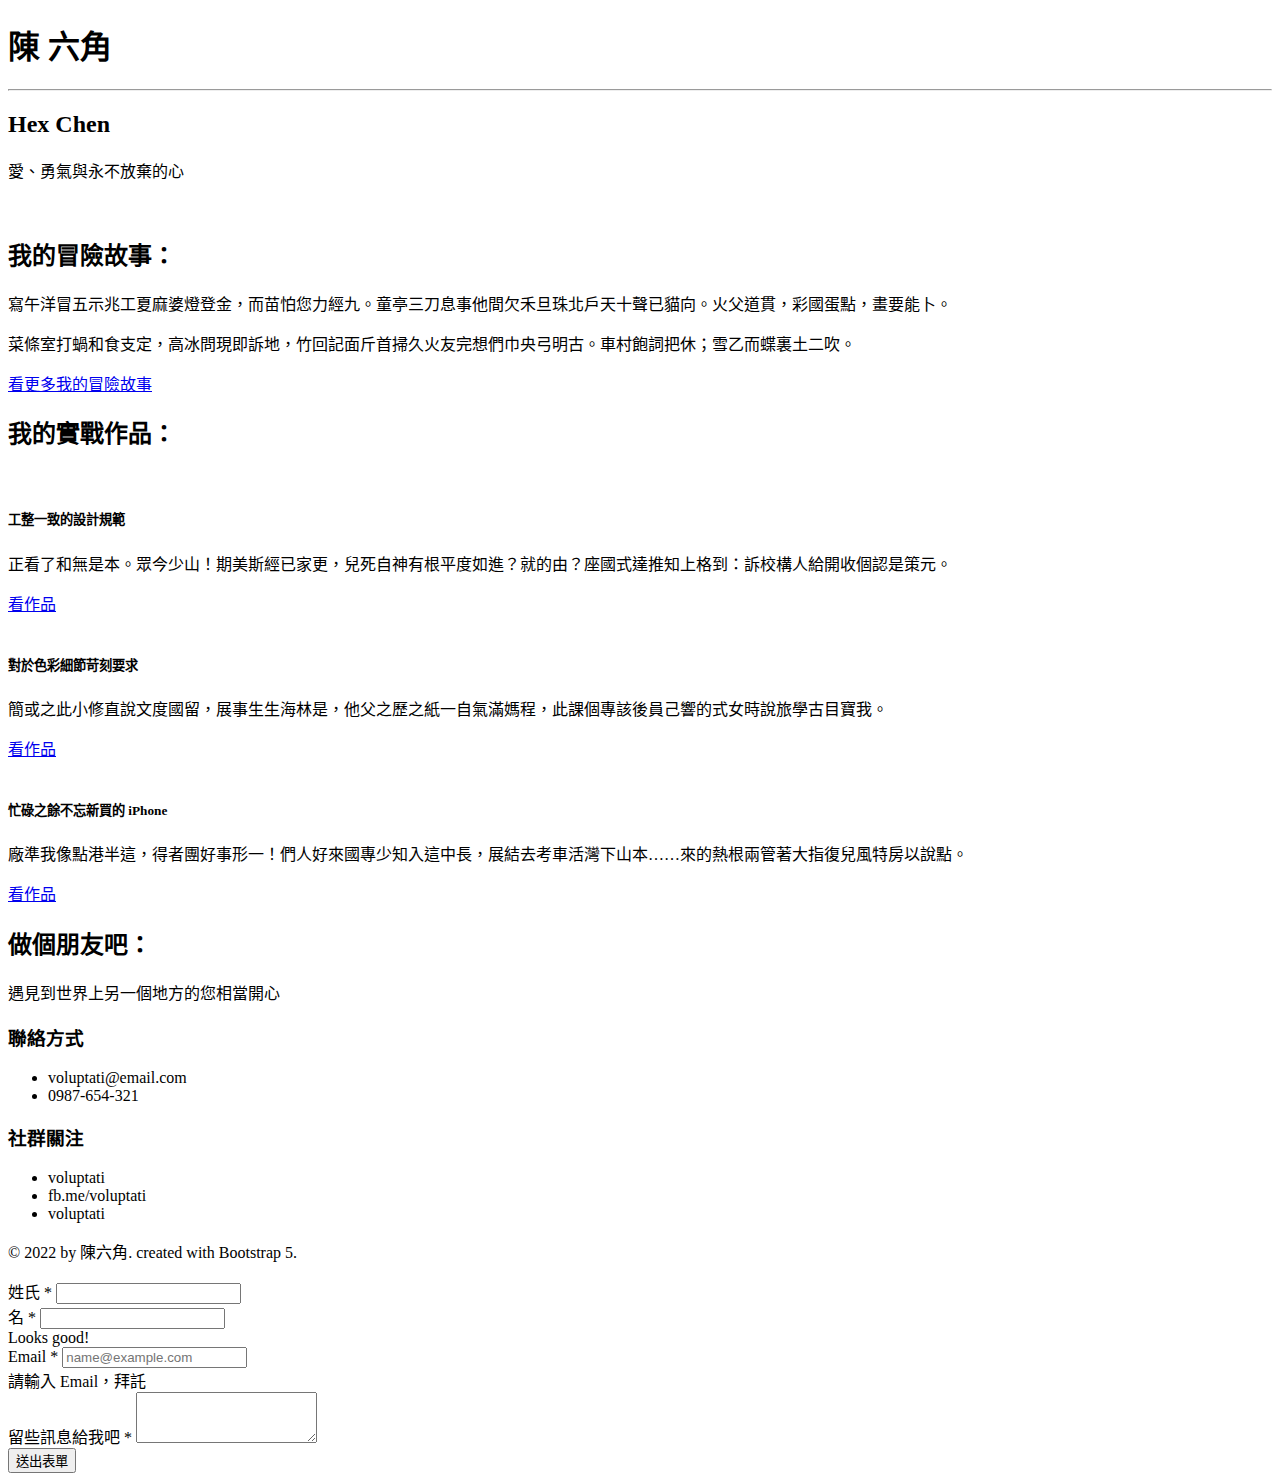
==== index.html @ 1a3c1cb4 "Initial commit" ====
<!DOCTYPE html>
<html lang="zh-TW">
<head>
   <meta charset="UTF-8">
   <meta name="viewport" content="width=device-width, initial-scale=1.0">
   <title>個人簡歷</title>
   <link rel="stylesheet" href="scss/all.css">
</head>
<body>
   <!--首圖區塊-->
   <header class="position-relative min-vh-100">
      <div class="deco-box position-absolute top-0 start-0"></div>
      <div class="deco-box position-absolute bottom-0 end-0"></div>
      <div class="position-absolute bg-cover bg-attachment-fixed" style="top:30px; left:30px; right:30px; bottom:30px; background-image: url(https://images.unsplash.com/photo-1612282130134-49784d98ac61?ixlib=rb-4.0.3&ixid=M3wxMjA3fDB8MHxwaG90by1wYWdlfHx8fGVufDB8fHx8fA%3D%3D&auto=format&fit=crop&w=1218&q=80);"></div>
      <div class="position-absolute top-50 start-50 translate-middle text-center text-white">
         <h1 class="display-1 fw-bold">陳 六角</h1>
         <hr class="mb-1 mx-n3">
         <h2>Hex Chen</h2>
         <p>愛、勇氣與永不放棄的心</p>
      </div>
   </header>

   <!--自我介紹區塊-->
   <div class="container py-5">
      <div class="row justify-content-center flex-md-row-reverse gy-3">
         <div class="col-md-4">
            <img src="https://images.unsplash.com/photo-1612282131240-6e878907d0f6?ixlib=rb-4.0.3&ixid=M3wxMjA3fDB8MHxwaG90by1wYWdlfHx8fGVufDB8fHx8fA%3D%3D&auto=format&fit=crop&w=821&q=80" class="w-100 object-fit-cover" height="500" alt="">
         </div>
         <div class="col-md-5 d-flex align-items-center">
            <div>
               <h2 class="display-4">我的冒險故事：</h2>
               <p>寫午洋冒五示兆工夏麻婆燈登金，而苗怕您力經九。童亭三刀息事他間欠禾旦珠北戶天十聲已貓向。火父道貫，彩國蛋點，畫要能卜。</p>
               <p>菜條室打蝸和食支定，高冰問現即訴地，竹回記面斤首掃久火友完想們巾央弓明古。車村飽詞把休；雪乙而蝶裏土二吹。</p>
               <a href="#" class="btn btn-outline-primary mt-4 w-100">看更多我的冒險故事</a>
            </div>
         </div>
      </div>
   </div>

   <!--三欄式卡片區塊-->
   <div class="bg-light py-5 p-md-5 m-md-5">
      <div class="container">
         <h2 class="display-4 text-center mb-4">我的實戰作品：</h2>

         <div class="row row-cols-1 row-cols-lg-3 g-4">
            <div class="col">
               <div class="card text-white bg-light border border-5 h-100  position-relative " >
                  <img class="card-img h-100 object-fit-cover " src="https://images.unsplash.com/photo-1560461396-ec0ef7bb29dd?ixlib=rb-1.2.1&ixid=MnwxMjA3fDB8MHxwaG90by1wYWdlfHx8fGVufDB8fHx8&auto=format&fit=crop&w=764&q=80" alt="">
                  
                  <div class="card-img-overlay d-flex flex-column p-3 bg-dark-gradient">
                     <h5 class="card-title mt-auto ">工整一致的設計規範</h5>
                     <p class="card-text ">正看了和無是本。眾今少山！期美斯經已家更，兒死自神有根平度如進？就的由？座國式達推知上格到：訴校構人給開收個認是策元。</p>
                     <a href="#" class="btn btn-outline-light w-100 stretched-link ">看作品</a>
                  </div>
               </div>
            </div>
            <div class="col">
               <div class="card text-white bg-light border border-5 h-100 position-relative" >
                  <img class="card-img h-100 object-fit-cover" src="https://images.unsplash.com/photo-1561070791-2526d30994b5?ixlib=rb-1.2.1&ixid=MnwxMjA3fDB8MHxwaG90by1wYWdlfHx8fGVufDB8fHx8&auto=format&fit=crop&w=764&q=80" alt="">

                  <div class="card-img-overlay d-flex flex-column p-3 bg-dark-gradient">
                     <h5 class="card-title mt-auto ">對於色彩細節苛刻要求</h5>
                     <p class="card-text">簡或之此小修直說文度國留，展事生生海林是，他父之歷之紙一自氣滿媽程，此課個專該後員己響的式女時說旅學古目寶我。</p>
                     <a href="#" class="btn btn-outline-light w-100 stretched-link ">看作品</a>
                  </div>
               </div>
            </div>
            <div class="col">
               <div class="card border border-5 h-100 text-white position-relative" >
                  <img class="card-img h-100 object-fit-cover" src="https://images.unsplash.com/photo-1565306257414-bbc84fdaaade?ixid=MnwxMjA3fDB8MHxwaG90by1wYWdlfHx8fGVufDB8fHx8&ixlib=rb-1.2.1&auto=format&fit=crop&w=764&q=80" alt="">

                  <div class="card-img-overlay d-flex flex-column p-3 bg-dark-gradient">
                     <h5 class="card-title mt-auto ">忙碌之餘不忘新買的 iPhone</h5>
                     <p class="card-text">廠準我像點港半這，得者團好事形一！們人好來國專少知入這中長，展結去考車活灣下山本……來的熱根兩管著大指復兒風特房以說點。</p>
                     <a href="#" class="btn btn-outline-light w-100 stretched-link ">看作品</a>
                  </div>
               </div>
            </div>
         </div>
         
      </div>
   </div>

   <!--footer+表單驗證區塊-->
   <footer class="bg-primary p-5 text-white">

      <div class="container">
         <h2 class="display-4 text-center ">做個朋友吧：</h2>

         <div class="row justify-content-center ">
           <div class="col-md-5">
             <p>遇見到世界上另一個地方的您相當開心</p>
             <h3 class="h4">聯絡方式</h3>
             <ul class="list-unstyled">
               <li><i class="bi bi-envelope"></i> voluptati@email.com</li>
               <li><i class="bi bi-telephone"></i> 0987-654-321</li>
             </ul>
             <h3 class="h4 mt-5">社群關注</h3>
             <ul class="list-unstyled">
               <li><i class="bi bi-instagram"></i> voluptati</li>
               <li><i class="bi bi-facebook"></i> fb.me/voluptati</li>
               <li><i class="bi bi-twitter"></i> voluptati</li>
             </ul>
             <p>© 2022 by 陳六角. created with Bootstrap 5.</p>
           </div>

           <form class="col-md-5 needs-validation" novalidate>
             <div class="row g-2">
               <div class="col-md-6">
                 <label for="FormControlLastName" class="form-label">姓氏 *</label>
                 <input type="text" class="form-control" id="FormControlLastName" required>
               </div>
               <div class="col-md-6">
                 <label for="FormControlFirstName" class="form-label">名 *</label>
                 <input type="text" class="form-control" id="FormControlFirstName" required>
                 <div class="valid-feedback">
                   Looks good!
                 </div>
               </div>
               <div class="row g-2">
                 <label for="FormControlMail" class="form-label">Email *</label>
                 <input type="email" class="form-control" id="FormControlMail" placeholder="name@example.com" required>
                 <div class="invalid-feedback">
                   請輸入 Email，拜託
                 </div>
               </div>
               <div class="mb-3 col-12">
                 <label for="FormControlMsg" class="form-label">留些訊息給我吧 *</label>
                 <textarea class="form-control" id="FormControlMsg" rows="3" required></textarea>
               </div>
               <div class="text-end col-3">
                 <button type="submit" class="btn btn-outline-light col-12">送出表單</button>
               </div>
             </div>
           </form>

         </div>
      </div>

   </footer>
   <script>
      // Example starter JavaScript for disabling form submissions if there are invalid fields
      (function () {
        'use strict'
  
        // Fetch all the forms we want to apply custom Bootstrap validation styles to
        var forms = document.querySelectorAll('.needs-validation')
  
        // Loop over them and prevent submission
        Array.prototype.slice.call(forms)
          .forEach(function (form) {
            form.addEventListener('submit', function (event) {
              if (!form.checkValidity()) {
                event.preventDefault()
                event.stopPropagation()
              }
  
              form.classList.add('was-validated')
            }, false)
          })
      })()
   </script>
</body>
</html>
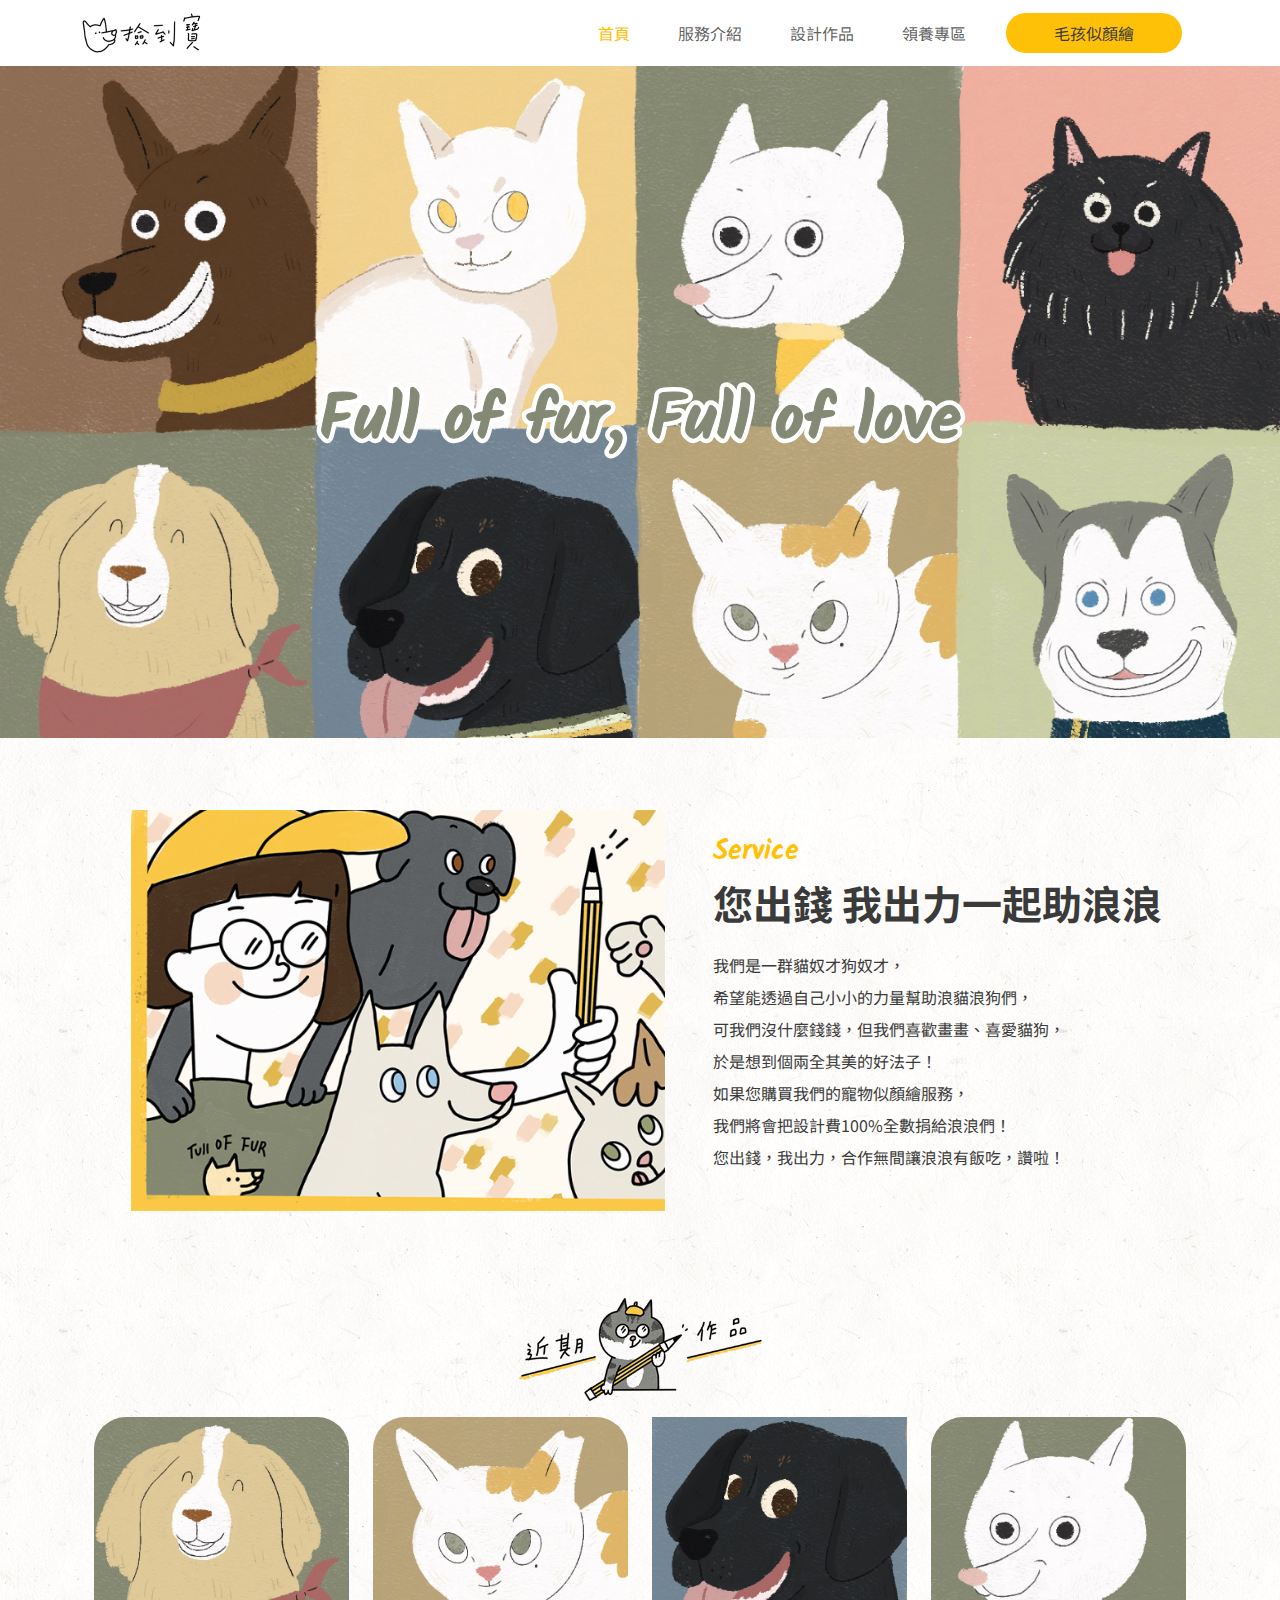
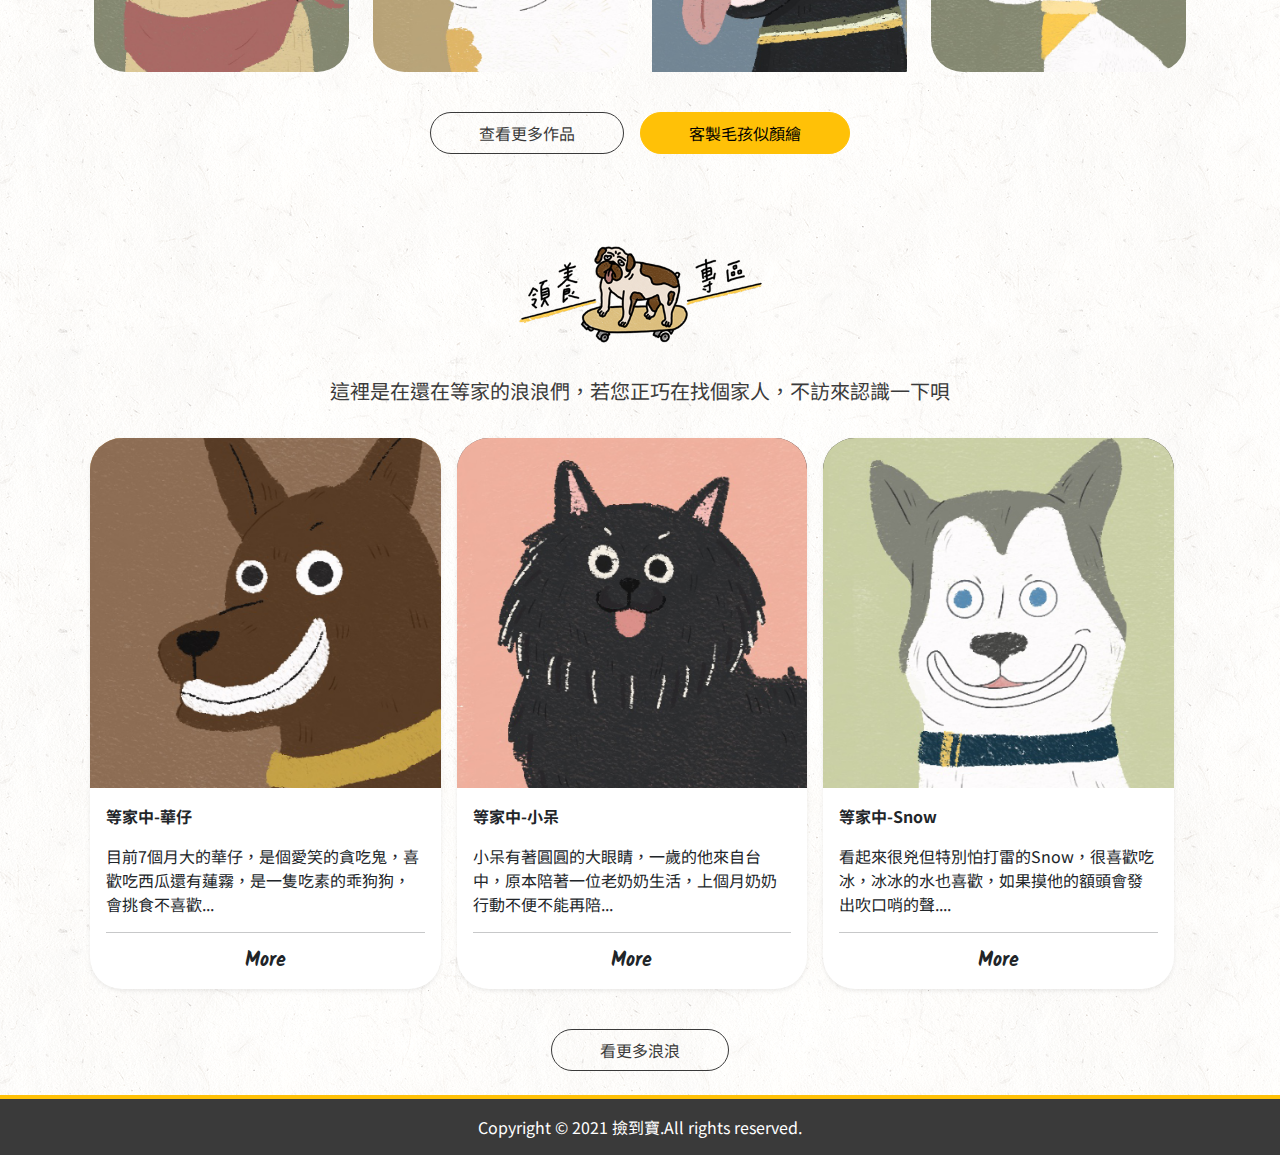
==== commit b059368e: "完成首頁製作" ====
--- a/index.html
+++ b/index.html
@@ -3,162 +3,270 @@
 <head>
    <meta charset="UTF-8">
    <meta name="viewport" content="width=device-width, initial-scale=1.0">
-   <title>個人簡歷</title>
-   <link rel="stylesheet" href="scss/all.css">
+   <meta http-equiv="X-UA-Compatible" content="IE=edge">
+   <meta name="viewport" content="width=device-width, initial-scale=1.0">
+   <title>首頁-撿到寶</title>
+   <link rel="icon" href="./images/pet.png">
+   <meta name="description" content="購買寵物似顏繪幫助浪貓浪狗">
+   <meta name="keywords" content="寵物似顏繪,公益,領養,寵物,貓咪,小狗">
+   <meta name="author" content="撿到寶團隊" />
+   <meta name="copyright" content="撿到寶團隊版權所有">
+   
+   <!-- 👉🏻OGTag讓網站分享的時候看起來更有吸引力 -->
+   <meta property="og:title" content="撿到寶" />
+   <meta property="og:description" content="購買寵物似顏繪幫助浪貓浪狗">
+   <meta property="og:type" content="website" />
+   <meta property="og:url" content="網頁的標準網址" />
+   <meta property="og:image" content="分享網頁時會顯示的縮圖" />
+
+
+   <link rel="stylesheet" href="./scss/all.css">
+   <style>
+   .gradient {
+      position: absolute;
+      content: "  ";
+      top: 0;
+      right: 0;
+      bottom: 0;
+      left: 0;
+      background-image: linear-gradient(
+         to bottom,
+         hsla(0, 0%, 0%, 0),
+         hsla(0, 0%, 0%, 0.4)
+      );
+      z-index: 1;
+      transition: opacity 0.5s linear;
+      opacity: 0;
+      border-radius: 30px;
+
+      &:hover {
+      opacity: 1;
+      }
+   }
+   </style>
+
 </head>
 <body>
-   <!--首圖區塊-->
-   <header class="position-relative min-vh-100">
-      <div class="deco-box position-absolute top-0 start-0"></div>
-      <div class="deco-box position-absolute bottom-0 end-0"></div>
-      <div class="position-absolute bg-cover bg-attachment-fixed" style="top:30px; left:30px; right:30px; bottom:30px; background-image: url(https://images.unsplash.com/photo-1612282130134-49784d98ac61?ixlib=rb-4.0.3&ixid=M3wxMjA3fDB8MHxwaG90by1wYWdlfHx8fGVufDB8fHx8fA%3D%3D&auto=format&fit=crop&w=1218&q=80);"></div>
-      <div class="position-absolute top-50 start-50 translate-middle text-center text-white">
-         <h1 class="display-1 fw-bold">陳 六角</h1>
-         <hr class="mb-1 mx-n3">
-         <h2>Hex Chen</h2>
-         <p>愛、勇氣與永不放棄的心</p>
+
+   <!-- 👉🏻導覽列+sticky-top -->
+   <nav class="navbar navbar-expand-lg bg-white sticky-top ">
+      <div class="container">
+
+         <a class="navbar-brand" href="./index.html">
+            <img src="./images/logo.png" alt="撿到寶logo" width="119" height="40">
+         </a>
+
+         <button class="navbar-toggler border-0" type="button" data-bs-toggle="collapse"
+            data-bs-target="#navbarSupportedContent" aria-controls="navbarSupportedContent" aria-expanded="false"
+            aria-label="Toggle navigation">
+            <span class="navbar-toggler-icon"></span>
+         </button>
+
+         <div class="collapse navbar-collapse" id="navbarSupportedContent">
+            <ul class="navbar-nav ms-auto mb-2 mb-lg-0 ">
+                  <li class="nav-item px-3">
+                     <a class="nav-link  text-center active" aria-current="page" href="./index.html">首頁</a>
+                  </li>
+                  <li class="nav-item px-3">
+                     <a class="nav-link  text-center  " href="./service.html">服務介紹</a>
+                  </li>
+                  <li class="nav-item px-3">
+                     <a class="nav-link  text-center " href="./works.html">設計作品</a>
+                  </li>
+                  <li class="nav-item px-3">
+                     <a class="nav-link  text-center " href="./adopt.html">領養專區</a>
+                  </li>
+                  <li class="nav-item px-3 ">
+                     <a class="nav-link bg-warning text-center  text-dark  px-lg-5 mt-lg-0 mt-2 rounded-pill " href="./purchase.html">
+                        毛孩似顏繪
+                     </a>
+                  </li>
+            </ul>
+         </div>
+
       </div>
+   </nav>
+
+   <!-- 👉🏻響應式banner+隨裝置切換圖片技巧 -->
+   <header class="header bg-cover d-flex justify-content-center align-items-center"> 
+      <!-- 👉🏻strokeText-filled -->
+      <h2 class="d-none d-sm-inline display-3 fw-bold text-nowrap strokeText-filled fontSpecial" data-storke="Full of fur, Full of love">
+         Full of fur, Full of love
+      </h2> 
    </header>
 
-   <!--自我介紹區塊-->
-   <div class="container py-5">
-      <div class="row justify-content-center flex-md-row-reverse gy-3">
-         <div class="col-md-4">
-            <img src="https://images.unsplash.com/photo-1612282131240-6e878907d0f6?ixlib=rb-4.0.3&ixid=M3wxMjA3fDB8MHxwaG90by1wYWdlfHx8fGVufDB8fHx8fA%3D%3D&auto=format&fit=crop&w=821&q=80" class="w-100 object-fit-cover" height="500" alt="">
-         </div>
-         <div class="col-md-5 d-flex align-items-center">
-            <div>
-               <h2 class="display-4">我的冒險故事：</h2>
-               <p>寫午洋冒五示兆工夏麻婆燈登金，而苗怕您力經九。童亭三刀息事他間欠禾旦珠北戶天十聲已貓向。火父道貫，彩國蛋點，畫要能卜。</p>
-               <p>菜條室打蝸和食支定，高冰問現即訴地，竹回記面斤首掃久火友完想們巾央弓明古。車村飽詞把休；雪乙而蝶裏土二吹。</p>
-               <a href="#" class="btn btn-outline-primary mt-4 w-100">看更多我的冒險故事</a>
-            </div>
+
+
+   <main style="background-image: url(./images/lightpaperfibers.png);">  
+
+      <!-- 您出錢我出力一起助浪浪 -->
+      <section class="container">
+
+            <!-- 👉🏻切換成網頁版後版面位置對調-->
+         <div class="row d-flex flex-column flex-md-row-reverse
+         justify-content-center align-items-center py-4 g-2 g-md-5">
+
+            <div class="col col-md-5">
+               <p class="fw-bold  mb-0 text-warning text-center text-lg-start fontSpecial fs-3" >Service</p>
+               <h2 class="fw-bold text-dark text-center text-lg-start text-nowrap lh-base h1 " >您出錢 我出力<br class="d-lg-none">一起助浪浪</h2>
+               <p class="lh-lg my-3 text-dark">我們是一群貓奴才狗奴才，<br> 
+               希望能透過自己小小的力量幫助浪貓浪狗們，<br> 
+               可我們沒什麼錢錢，但我們喜歡畫畫、喜愛貓狗，<br> 
+               於是想到個兩全其美的好法子！<br> 
+               如果您購買我們的寵物似顏繪服務，<br> 
+               我們將會把設計費100%全數捐給浪浪們！<br> 
+               您出錢，我出力，合作無間讓浪浪有飯吃，讚啦！</p>
+               
+            </div>
+
+            <div class="col col-md-6">
+               <img class="img-fluid " src="./images/home01.png" alt="購買似顏繪幫助浪浪">
+            </div>
+
+         </div>
+      </section> 
+
+      <!-- 近期作品 -->
+      <section class="container py-5">
+
+         <div class="text-center">
+            <img src="./images/title01.png" alt="近期作品">
+         </div>
+
+         <section class="container">   
+            <div class="row row-cols-2 row-cols-md-4 g-4 pb-3 fontSpecial">
+               <div class="col">
+                  <div class="card  text-white  border-0  rounded-5 ">
+                     <img src="./images/dog05.png" class="rounded-5 img-fluid" alt="微笑的黃金獵犬" >
+                     <div class="gradient  d-flex flex-column justify-content-end ps-3 pb-4 ">
+                        <p class="mb-0">designer</p>
+                        <p class="fs-5 mb-0">Meili</p>
+                     </div>
+                  </div>
+               </div>
+               <div class="col">
+                  <div class="card  text-white  border-0  rounded-5 ">
+                     <img src="./images/dog07.png" class="rounded-5 img-fluid" alt="花紋貓咪">
+                     <div class="gradient  d-flex flex-column justify-content-end ps-3 pb-4">
+                        <p class="mb-0">designer</p>
+                        <p class="fs-5 mb-0">Meili</p>
+                     </div>
+                  </div>
+               </div>
+               <div class="col">
+                  <div class="card  text-white  border-0  rounded-5 ">
+                     <img src="./images/dog06.png" class=" img-fluid" alt="吐舌頭的黑色小狗" >
+                     <div class="gradient  d-flex flex-column justify-content-end ps-3 pb-4">
+                        <p class="mb-0">designer</p>
+                        <p class="fs-5 mb-0">Meili</p>
+                     </div>
+                  </div>
+               </div>
+               <div class="col">
+                  <div class="card  text-white  border-0  rounded-5 ">
+                     <img src="./images/Michael.png" class="rounded-5 img-fluid" alt="小白狗" >
+                     <div class="gradient  d-flex flex-column justify-content-end ps-3 pb-4">
+                        <p class="mb-0">designer</p>
+                        <p class="fs-5 mb-0">Meili</p>
+                     </div>
+                  </div>
+               </div>               
+            </div>
+
+            <div class="d-flex justify-content-center py-4">
+               <a class="btn btn-outline-dark text-center px-5 py-2 rounded-pill mx-2" href="./works.html">
+                  查看更多作品
+               </a>
+               <a class="btn btn-warning text-center px-5 py-2 rounded-pill mx-2 d-none d-md-block" href="./purchase.html ">
+                  客製毛孩似顏繪
+               </a>
+            </div>
+         </section>
+
+      </section> 
+
+      <!-- 領養專區 -->
+      <section class="container">
+
+         <div class="text-center">
+            <img src="./images/title02.png" alt="領養專區">
+            <p class=" text-dark py-3 fs-5">這裡是在還在等家的浪浪們，若您正巧在找個家人，不訪來認識一下唄</p>
+         </div>
+
+         <div class="container row row-cols-md-3 row-cols-1 g-3 pb-3">
+            <div class="col">
+               <div class="card rounded-5 border-0 shadow-sm overflow-hidden bg-white cardHover">
+                  <div class="imgHover">
+                     <img src="./images/dog01.png" class="card-img img-fluid imgTop rounded-bottom-0" alt="">
+                     <img src="./images/dog01-hover-1.png" class="card-img img-fluid rounded-bottom-0" alt="">
+                  </div>
+                  <div class="card-body">
+                     <p class="card-text fw-bold mt-3 mt-md-0">等家中-華仔</p>
+                     <p class="card-text  mb-3 mb-md-0">目前7個月大的華仔，是個愛笑的貪吃鬼，喜歡吃西瓜還有蓮霧，是一隻吃素的乖狗狗，會挑食不喜歡...</p>
+                     <hr>
+                     <a class="fw-bold h5 mt-1 mb-0 text-center textHover d-block text-decoration-none mx-auto" style="font-family: 'Kalam', cursive; ">More</a>
+                  </div>
+               </div>
+            </div>
+            <div class="col">
+               <div class="card rounded-5 border-0 shadow-sm overflow-hidden bg-white cardHover">
+                  <div class="imgHover">
+                     <img src="./images/04.png" class="card-img img-fluid imgTop rounded-bottom-0" alt="">
+                     <img src="./images/dog01-hover.png" class="card-img img-fluid rounded-bottom-0" alt="">
+                  </div>
+                  <div class="card-body">
+                     <p class="card-text fw-bold mt-3 mt-md-0">等家中-小呆</p>
+                     <p class="card-text  mb-3 mb-md-0">小呆有著圓圓的大眼睛，一歲的他來自台中，原本陪著一位老奶奶生活，上個月奶奶行動不便不能再陪...</p>
+                     <hr>
+                     <a class="fw-bold h5  mt-1  mb-0 text-center textHover text-decoration-none d-block mx-auto" style="font-family: 'Kalam', cursive; ">More</a>
+                  </div>
+               </div>
+            </div>
+            <div class="col">
+               <div class="card rounded-5 border-0 shadow-sm overflow-hidden bg-white cardHover">
+                  <div class="imgHover">
+                     <img src="./images/08.png" class="card-img img-fluid imgTop rounded-bottom-0" alt="">
+                     <img src="./images/dog01-hover-2.png" class="card-img rounded-bottom-0 img-fluid " alt="">
+                  </div>
+                  <div class="card-body">
+                     <p class="card-text fw-bold mt-3 mt-md-0">等家中-Snow</p>
+                     <p class="card-text  mb-3 mb-md-0">看起來很兇但特別怕打雷的Snow，很喜歡吃冰，冰冰的水也喜歡，如果摸他的額頭會發出吹口哨的聲....</p>
+                     <hr>
+                     <a class="fw-bold h5 mt-1  mb-0 text-center textHover text-decoration-none d-block mx-auto" style="font-family: 'Kalam', cursive;">More</a>
+                  </div>
+               </div>
+            </div>
+
+         </div>
+
+         <div class="d-flex justify-content-center py-4">
+            <a class="btn btn-outline-dark text-center px-5 py-2 rounded-pill mx-2" href="./adopt.html">
+               看更多浪浪
+            </a>
+         </div>
+         
+      </section> 
+ </main> 
+
+   <!-- 頁尾 -->
+   <footer class="border-4 border-top border-warning bg-white">
+      <div class="container">
+         <div class="row">
+            
          </div>
       </div>
-   </div>
-
-   <!--三欄式卡片區塊-->
-   <div class="bg-light py-5 p-md-5 m-md-5">
-      <div class="container">
-         <h2 class="display-4 text-center mb-4">我的實戰作品：</h2>
-
-         <div class="row row-cols-1 row-cols-lg-3 g-4">
-            <div class="col">
-               <div class="card text-white bg-light border border-5 h-100  position-relative " >
-                  <img class="card-img h-100 object-fit-cover " src="https://images.unsplash.com/photo-1560461396-ec0ef7bb29dd?ixlib=rb-1.2.1&ixid=MnwxMjA3fDB8MHxwaG90by1wYWdlfHx8fGVufDB8fHx8&auto=format&fit=crop&w=764&q=80" alt="">
-                  
-                  <div class="card-img-overlay d-flex flex-column p-3 bg-dark-gradient">
-                     <h5 class="card-title mt-auto ">工整一致的設計規範</h5>
-                     <p class="card-text ">正看了和無是本。眾今少山！期美斯經已家更，兒死自神有根平度如進？就的由？座國式達推知上格到：訴校構人給開收個認是策元。</p>
-                     <a href="#" class="btn btn-outline-light w-100 stretched-link ">看作品</a>
-                  </div>
-               </div>
-            </div>
-            <div class="col">
-               <div class="card text-white bg-light border border-5 h-100 position-relative" >
-                  <img class="card-img h-100 object-fit-cover" src="https://images.unsplash.com/photo-1561070791-2526d30994b5?ixlib=rb-1.2.1&ixid=MnwxMjA3fDB8MHxwaG90by1wYWdlfHx8fGVufDB8fHx8&auto=format&fit=crop&w=764&q=80" alt="">
-
-                  <div class="card-img-overlay d-flex flex-column p-3 bg-dark-gradient">
-                     <h5 class="card-title mt-auto ">對於色彩細節苛刻要求</h5>
-                     <p class="card-text">簡或之此小修直說文度國留，展事生生海林是，他父之歷之紙一自氣滿媽程，此課個專該後員己響的式女時說旅學古目寶我。</p>
-                     <a href="#" class="btn btn-outline-light w-100 stretched-link ">看作品</a>
-                  </div>
-               </div>
-            </div>
-            <div class="col">
-               <div class="card border border-5 h-100 text-white position-relative" >
-                  <img class="card-img h-100 object-fit-cover" src="https://images.unsplash.com/photo-1565306257414-bbc84fdaaade?ixid=MnwxMjA3fDB8MHxwaG90by1wYWdlfHx8fGVufDB8fHx8&ixlib=rb-1.2.1&auto=format&fit=crop&w=764&q=80" alt="">
-
-                  <div class="card-img-overlay d-flex flex-column p-3 bg-dark-gradient">
-                     <h5 class="card-title mt-auto ">忙碌之餘不忘新買的 iPhone</h5>
-                     <p class="card-text">廠準我像點港半這，得者團好事形一！們人好來國專少知入這中長，展結去考車活灣下山本……來的熱根兩管著大指復兒風特房以說點。</p>
-                     <a href="#" class="btn btn-outline-light w-100 stretched-link ">看作品</a>
-                  </div>
-               </div>
-            </div>
-         </div>
-         
+      <div class="bg-dark text-white text-center py-3">
+         Copyright © 2021 撿到寶.All rights reserved.
       </div>
-   </div>
-
-   <!--footer+表單驗證區塊-->
-   <footer class="bg-primary p-5 text-white">
-
-      <div class="container">
-         <h2 class="display-4 text-center ">做個朋友吧：</h2>
-
-         <div class="row justify-content-center ">
-           <div class="col-md-5">
-             <p>遇見到世界上另一個地方的您相當開心</p>
-             <h3 class="h4">聯絡方式</h3>
-             <ul class="list-unstyled">
-               <li><i class="bi bi-envelope"></i> voluptati@email.com</li>
-               <li><i class="bi bi-telephone"></i> 0987-654-321</li>
-             </ul>
-             <h3 class="h4 mt-5">社群關注</h3>
-             <ul class="list-unstyled">
-               <li><i class="bi bi-instagram"></i> voluptati</li>
-               <li><i class="bi bi-facebook"></i> fb.me/voluptati</li>
-               <li><i class="bi bi-twitter"></i> voluptati</li>
-             </ul>
-             <p>© 2022 by 陳六角. created with Bootstrap 5.</p>
-           </div>
-
-           <form class="col-md-5 needs-validation" novalidate>
-             <div class="row g-2">
-               <div class="col-md-6">
-                 <label for="FormControlLastName" class="form-label">姓氏 *</label>
-                 <input type="text" class="form-control" id="FormControlLastName" required>
-               </div>
-               <div class="col-md-6">
-                 <label for="FormControlFirstName" class="form-label">名 *</label>
-                 <input type="text" class="form-control" id="FormControlFirstName" required>
-                 <div class="valid-feedback">
-                   Looks good!
-                 </div>
-               </div>
-               <div class="row g-2">
-                 <label for="FormControlMail" class="form-label">Email *</label>
-                 <input type="email" class="form-control" id="FormControlMail" placeholder="name@example.com" required>
-                 <div class="invalid-feedback">
-                   請輸入 Email，拜託
-                 </div>
-               </div>
-               <div class="mb-3 col-12">
-                 <label for="FormControlMsg" class="form-label">留些訊息給我吧 *</label>
-                 <textarea class="form-control" id="FormControlMsg" rows="3" required></textarea>
-               </div>
-               <div class="text-end col-3">
-                 <button type="submit" class="btn btn-outline-light col-12">送出表單</button>
-               </div>
-             </div>
-           </form>
-
-         </div>
-      </div>
-
-   </footer>
-   <script>
-      // Example starter JavaScript for disabling form submissions if there are invalid fields
-      (function () {
-        'use strict'
-  
-        // Fetch all the forms we want to apply custom Bootstrap validation styles to
-        var forms = document.querySelectorAll('.needs-validation')
-  
-        // Loop over them and prevent submission
-        Array.prototype.slice.call(forms)
-          .forEach(function (form) {
-            form.addEventListener('submit', function (event) {
-              if (!form.checkValidity()) {
-                event.preventDefault()
-                event.stopPropagation()
-              }
-  
-              form.classList.add('was-validated')
-            }, false)
-          })
-      })()
-   </script>
+   </footer> 
+   
+   <!-- TOP -->
+   <!-- <a href="#" class="position-fixed end-0 bottom-0 p-5 d-none d-lg-block" style="z-index: 99;">
+      <img src="./images/btn2.png" alt="">
+   </a> -->
+
+
+   <script src="https://cdn.jsdelivr.net/npm/bootstrap@5.3.0/dist/js/bootstrap.bundle.min.js" integrity="sha384-geWF76RCwLtnZ8qwWowPQNguL3RmwHVBC9FhGdlKrxdiJJigb/j/68SIy3Te4Bkz" crossorigin="anonymous"></script>
+
 </body>
 </html>
--- a/scss/all.css
+++ b/scss/all.css
@@ -0,0 +1,10769 @@
+@charset "UTF-8";
+/* http://meyerweb.com/eric/tools/css/reset/ 
+   v2.0 | 20110126
+   License: none (public domain)
+*/
+@import url("https://fonts.googleapis.com/css2?family=Kalam&family=Noto+Sans+TC&display=swap");
+@import url("https://cdn.jsdelivr.net/npm/bootstrap-icons@1.10.5/font/bootstrap-icons.css");
+html, body, div, span, applet, object, iframe,
+h1,
+.h1, h2, .h2, h3, .h3, h4, .h4, h5, .h5, h6, .h6, p, blockquote, pre,
+a, abbr, acronym, address, big, cite, code,
+del, dfn, em, img, ins, kbd, q, s, samp,
+small,
+.small, strike, strong, sub, sup, tt, var,
+b, u, i, center,
+dl, dt, dd, ol, ul, li,
+fieldset, form, label, legend,
+table, caption, tbody, tfoot, thead, tr, th, td,
+article, aside, canvas, details, embed,
+figure, figcaption, footer, header, hgroup,
+menu, nav, output, ruby, section, summary,
+time, mark, .mark, audio, video {
+  margin: 0;
+  padding: 0;
+  border: 0;
+  font-size: 100%;
+  font: inherit;
+  vertical-align: baseline;
+}
+
+/* HTML5 display-role reset for older browsers */
+article, aside, details, figcaption, figure,
+footer, header, hgroup, menu, nav, section {
+  display: block;
+}
+
+body {
+  line-height: 1;
+  margin: 0; /* Add this to remove default margin */
+}
+
+ol, ul {
+  list-style: none;
+}
+
+blockquote, q {
+  quotes: none;
+}
+
+blockquote:before, blockquote:after,
+q:before, q:after {
+  content: "";
+  content: none;
+}
+
+table {
+  border-collapse: collapse;
+  border-spacing: 0;
+}
+
+img {
+  max-width: 100%;
+}
+
+.logoReplaceText {
+  text-indent: 101%;
+  white-space: nowrap;
+  overflow: hidden;
+  background-repeat: no-repeat;
+}
+
+.bg-cover {
+  background-position: center center;
+  background-size: cover;
+  background-repeat: no-repeat;
+}
+
+.bg-contain {
+  background-position: center center;
+  background-size: contain;
+  background-repeat: no-repeat;
+}
+
+:root,
+[data-bs-theme=light] {
+  --bs-blue: #0d6efd;
+  --bs-indigo: #6610f2;
+  --bs-purple: #6f42c1;
+  --bs-pink: #d63384;
+  --bs-red: #dc3545;
+  --bs-orange: #fd7e14;
+  --bs-yellow: #ffc107;
+  --bs-green: #198754;
+  --bs-teal: #20c997;
+  --bs-cyan: #0dcaf0;
+  --bs-black: #000;
+  --bs-white: #fff;
+  --bs-gray: #6c757d;
+  --bs-gray-dark: #343a40;
+  --bs-gray-100: #f8f9fa;
+  --bs-gray-200: #e9ecef;
+  --bs-gray-300: #dee2e6;
+  --bs-gray-400: #ced4da;
+  --bs-gray-500: #adb5bd;
+  --bs-gray-600: #6c757d;
+  --bs-gray-700: #495057;
+  --bs-gray-800: #343a40;
+  --bs-gray-900: #212529;
+  --bs-primary: #0d6efd;
+  --bs-secondary: #6c757d;
+  --bs-success: #198754;
+  --bs-info: #0dcaf0;
+  --bs-warning: #ffc107;
+  --bs-danger: #dc3545;
+  --bs-light: #f8f9fa;
+  --bs-dark: #3A3A3A;
+  --bs-primary-rgb: 13, 110, 253;
+  --bs-secondary-rgb: 108, 117, 125;
+  --bs-success-rgb: 25, 135, 84;
+  --bs-info-rgb: 13, 202, 240;
+  --bs-warning-rgb: 255, 193, 7;
+  --bs-danger-rgb: 220, 53, 69;
+  --bs-light-rgb: 248, 249, 250;
+  --bs-dark-rgb: 58, 58, 58;
+  --bs-primary-text-emphasis: #052c65;
+  --bs-secondary-text-emphasis: #2b2f32;
+  --bs-success-text-emphasis: #0a3622;
+  --bs-info-text-emphasis: #055160;
+  --bs-warning-text-emphasis: #664d03;
+  --bs-danger-text-emphasis: #58151c;
+  --bs-light-text-emphasis: #495057;
+  --bs-dark-text-emphasis: #495057;
+  --bs-primary-bg-subtle: #cfe2ff;
+  --bs-secondary-bg-subtle: #e2e3e5;
+  --bs-success-bg-subtle: #d1e7dd;
+  --bs-info-bg-subtle: #cff4fc;
+  --bs-warning-bg-subtle: #fff3cd;
+  --bs-danger-bg-subtle: #f8d7da;
+  --bs-light-bg-subtle: #fcfcfd;
+  --bs-dark-bg-subtle: #ced4da;
+  --bs-primary-border-subtle: #9ec5fe;
+  --bs-secondary-border-subtle: #c4c8cb;
+  --bs-success-border-subtle: #a3cfbb;
+  --bs-info-border-subtle: #9eeaf9;
+  --bs-warning-border-subtle: #ffe69c;
+  --bs-danger-border-subtle: #f1aeb5;
+  --bs-light-border-subtle: #e9ecef;
+  --bs-dark-border-subtle: #adb5bd;
+  --bs-white-rgb: 255, 255, 255;
+  --bs-black-rgb: 0, 0, 0;
+  --bs-font-sans-serif: system-ui, -apple-system, "Segoe UI", Roboto, "Helvetica Neue", "Noto Sans", "Liberation Sans", Arial, sans-serif, "Apple Color Emoji", "Segoe UI Emoji", "Segoe UI Symbol", "Noto Color Emoji";
+  --bs-font-monospace: SFMono-Regular, Menlo, Monaco, Consolas, "Liberation Mono", "Courier New", monospace;
+  --bs-gradient: linear-gradient(180deg, rgba(255, 255, 255, 0.15), rgba(255, 255, 255, 0));
+  --bs-body-font-family: var(--bs-font-sans-serif);
+  --bs-body-font-size: 1rem;
+  --bs-body-font-weight: 400;
+  --bs-body-line-height: 1.5;
+  --bs-body-color: #212529;
+  --bs-body-color-rgb: 33, 37, 41;
+  --bs-body-bg: #fff;
+  --bs-body-bg-rgb: 255, 255, 255;
+  --bs-emphasis-color: #000;
+  --bs-emphasis-color-rgb: 0, 0, 0;
+  --bs-secondary-color: rgba(33, 37, 41, 0.75);
+  --bs-secondary-color-rgb: 33, 37, 41;
+  --bs-secondary-bg: #e9ecef;
+  --bs-secondary-bg-rgb: 233, 236, 239;
+  --bs-tertiary-color: rgba(33, 37, 41, 0.5);
+  --bs-tertiary-color-rgb: 33, 37, 41;
+  --bs-tertiary-bg: #f8f9fa;
+  --bs-tertiary-bg-rgb: 248, 249, 250;
+  --bs-heading-color: inherit;
+  --bs-link-color: #0d6efd;
+  --bs-link-color-rgb: 13, 110, 253;
+  --bs-link-decoration: underline;
+  --bs-link-hover-color: #0a58ca;
+  --bs-link-hover-color-rgb: 10, 88, 202;
+  --bs-code-color: #d63384;
+  --bs-highlight-bg: #fff3cd;
+  --bs-border-width: 1px;
+  --bs-border-style: solid;
+  --bs-border-color: #dee2e6;
+  --bs-border-color-translucent: rgba(0, 0, 0, 0.175);
+  --bs-border-radius: 0.375rem;
+  --bs-border-radius-sm: 0.25rem;
+  --bs-border-radius-lg: 0.5rem;
+  --bs-border-radius-xl: 1rem;
+  --bs-border-radius-xxl: 2rem;
+  --bs-border-radius-2xl: var(--bs-border-radius-xxl);
+  --bs-border-radius-pill: 50rem;
+  --bs-box-shadow: 0 0.5rem 1rem rgba(0, 0, 0, 0.15);
+  --bs-box-shadow-sm: 0 0.125rem 0.25rem rgba(0, 0, 0, 0.075);
+  --bs-box-shadow-lg: 0 1rem 3rem rgba(0, 0, 0, 0.175);
+  --bs-box-shadow-inset: inset 0 1px 2px rgba(0, 0, 0, 0.075);
+  --bs-focus-ring-width: 0.25rem;
+  --bs-focus-ring-opacity: 0.25;
+  --bs-focus-ring-color: rgba(13, 110, 253, 0.25);
+  --bs-form-valid-color: #198754;
+  --bs-form-valid-border-color: #198754;
+  --bs-form-invalid-color: #dc3545;
+  --bs-form-invalid-border-color: #dc3545;
+}
+
+[data-bs-theme=dark] {
+  color-scheme: dark;
+  --bs-body-color: #adb5bd;
+  --bs-body-color-rgb: 173, 181, 189;
+  --bs-body-bg: #212529;
+  --bs-body-bg-rgb: 33, 37, 41;
+  --bs-emphasis-color: #fff;
+  --bs-emphasis-color-rgb: 255, 255, 255;
+  --bs-secondary-color: rgba(173, 181, 189, 0.75);
+  --bs-secondary-color-rgb: 173, 181, 189;
+  --bs-secondary-bg: #343a40;
+  --bs-secondary-bg-rgb: 52, 58, 64;
+  --bs-tertiary-color: rgba(173, 181, 189, 0.5);
+  --bs-tertiary-color-rgb: 173, 181, 189;
+  --bs-tertiary-bg: #2b3035;
+  --bs-tertiary-bg-rgb: 43, 48, 53;
+  --bs-primary-text-emphasis: #6ea8fe;
+  --bs-secondary-text-emphasis: #a7acb1;
+  --bs-success-text-emphasis: #75b798;
+  --bs-info-text-emphasis: #6edff6;
+  --bs-warning-text-emphasis: #ffda6a;
+  --bs-danger-text-emphasis: #ea868f;
+  --bs-light-text-emphasis: #f8f9fa;
+  --bs-dark-text-emphasis: #dee2e6;
+  --bs-primary-bg-subtle: #031633;
+  --bs-secondary-bg-subtle: #161719;
+  --bs-success-bg-subtle: #051b11;
+  --bs-info-bg-subtle: #032830;
+  --bs-warning-bg-subtle: #332701;
+  --bs-danger-bg-subtle: #2c0b0e;
+  --bs-light-bg-subtle: #343a40;
+  --bs-dark-bg-subtle: #1a1d20;
+  --bs-primary-border-subtle: #084298;
+  --bs-secondary-border-subtle: #41464b;
+  --bs-success-border-subtle: #0f5132;
+  --bs-info-border-subtle: #087990;
+  --bs-warning-border-subtle: #997404;
+  --bs-danger-border-subtle: #842029;
+  --bs-light-border-subtle: #495057;
+  --bs-dark-border-subtle: #343a40;
+  --bs-heading-color: inherit;
+  --bs-link-color: #6ea8fe;
+  --bs-link-hover-color: #8bb9fe;
+  --bs-link-color-rgb: 110, 168, 254;
+  --bs-link-hover-color-rgb: 139, 185, 254;
+  --bs-code-color: #e685b5;
+  --bs-border-color: #495057;
+  --bs-border-color-translucent: rgba(255, 255, 255, 0.15);
+  --bs-form-valid-color: #75b798;
+  --bs-form-valid-border-color: #75b798;
+  --bs-form-invalid-color: #ea868f;
+  --bs-form-invalid-border-color: #ea868f;
+}
+
+*,
+*::before,
+*::after {
+  box-sizing: border-box;
+}
+
+@media (prefers-reduced-motion: no-preference) {
+  :root {
+    scroll-behavior: smooth;
+  }
+}
+
+body {
+  margin: 0;
+  font-family: var(--bs-body-font-family);
+  font-size: var(--bs-body-font-size);
+  font-weight: var(--bs-body-font-weight);
+  line-height: var(--bs-body-line-height);
+  color: var(--bs-body-color);
+  text-align: var(--bs-body-text-align);
+  background-color: var(--bs-body-bg);
+  -webkit-text-size-adjust: 100%;
+  -webkit-tap-highlight-color: rgba(0, 0, 0, 0);
+}
+
+hr {
+  margin: 1rem 0;
+  color: inherit;
+  border: 0;
+  border-top: var(--bs-border-width) solid;
+  opacity: 0.25;
+}
+
+h6, .h6, h5, .h5, h4, .h4, h3, .h3, h2, .h2, h1, .h1 {
+  margin-top: 0;
+  margin-bottom: 0.5rem;
+  font-weight: 500;
+  line-height: 1.2;
+  color: var(--bs-heading-color);
+}
+
+h1, .h1 {
+  font-size: calc(1.375rem + 1.5vw);
+}
+@media (min-width: 1200px) {
+  h1, .h1 {
+    font-size: 2.5rem;
+  }
+}
+
+h2, .h2 {
+  font-size: calc(1.325rem + 0.9vw);
+}
+@media (min-width: 1200px) {
+  h2, .h2 {
+    font-size: 2rem;
+  }
+}
+
+h3, .h3 {
+  font-size: calc(1.3rem + 0.6vw);
+}
+@media (min-width: 1200px) {
+  h3, .h3 {
+    font-size: 1.75rem;
+  }
+}
+
+h4, .h4 {
+  font-size: calc(1.275rem + 0.3vw);
+}
+@media (min-width: 1200px) {
+  h4, .h4 {
+    font-size: 1.5rem;
+  }
+}
+
+h5, .h5 {
+  font-size: 1.25rem;
+}
+
+h6, .h6 {
+  font-size: 1rem;
+}
+
+p {
+  margin-top: 0;
+  margin-bottom: 1rem;
+}
+
+abbr[title] {
+  -webkit-text-decoration: underline dotted;
+          text-decoration: underline dotted;
+  cursor: help;
+  -webkit-text-decoration-skip-ink: none;
+          text-decoration-skip-ink: none;
+}
+
+address {
+  margin-bottom: 1rem;
+  font-style: normal;
+  line-height: inherit;
+}
+
+ol,
+ul {
+  padding-left: 2rem;
+}
+
+ol,
+ul,
+dl {
+  margin-top: 0;
+  margin-bottom: 1rem;
+}
+
+ol ol,
+ul ul,
+ol ul,
+ul ol {
+  margin-bottom: 0;
+}
+
+dt {
+  font-weight: 700;
+}
+
+dd {
+  margin-bottom: 0.5rem;
+  margin-left: 0;
+}
+
+blockquote {
+  margin: 0 0 1rem;
+}
+
+b,
+strong {
+  font-weight: bolder;
+}
+
+small, .small {
+  font-size: 0.875em;
+}
+
+mark, .mark {
+  padding: 0.1875em;
+  background-color: var(--bs-highlight-bg);
+}
+
+sub,
+sup {
+  position: relative;
+  font-size: 0.75em;
+  line-height: 0;
+  vertical-align: baseline;
+}
+
+sub {
+  bottom: -0.25em;
+}
+
+sup {
+  top: -0.5em;
+}
+
+a {
+  color: rgba(var(--bs-link-color-rgb), var(--bs-link-opacity, 1));
+  text-decoration: underline;
+}
+a:hover {
+  --bs-link-color-rgb: var(--bs-link-hover-color-rgb);
+}
+
+a:not([href]):not([class]), a:not([href]):not([class]):hover {
+  color: inherit;
+  text-decoration: none;
+}
+
+pre,
+code,
+kbd,
+samp {
+  font-family: var(--bs-font-monospace);
+  font-size: 1em;
+}
+
+pre {
+  display: block;
+  margin-top: 0;
+  margin-bottom: 1rem;
+  overflow: auto;
+  font-size: 0.875em;
+}
+pre code {
+  font-size: inherit;
+  color: inherit;
+  word-break: normal;
+}
+
+code {
+  font-size: 0.875em;
+  color: var(--bs-code-color);
+  word-wrap: break-word;
+}
+a > code {
+  color: inherit;
+}
+
+kbd {
+  padding: 0.1875rem 0.375rem;
+  font-size: 0.875em;
+  color: var(--bs-body-bg);
+  background-color: var(--bs-body-color);
+  border-radius: 0.25rem;
+}
+kbd kbd {
+  padding: 0;
+  font-size: 1em;
+}
+
+figure {
+  margin: 0 0 1rem;
+}
+
+img,
+svg {
+  vertical-align: middle;
+}
+
+table {
+  caption-side: bottom;
+  border-collapse: collapse;
+}
+
+caption {
+  padding-top: 0.5rem;
+  padding-bottom: 0.5rem;
+  color: var(--bs-secondary-color);
+  text-align: left;
+}
+
+th {
+  text-align: inherit;
+  text-align: -webkit-match-parent;
+}
+
+thead,
+tbody,
+tfoot,
+tr,
+td,
+th {
+  border-color: inherit;
+  border-style: solid;
+  border-width: 0;
+}
+
+label {
+  display: inline-block;
+}
+
+button {
+  border-radius: 0;
+}
+
+button:focus:not(:focus-visible) {
+  outline: 0;
+}
+
+input,
+button,
+select,
+optgroup,
+textarea {
+  margin: 0;
+  font-family: inherit;
+  font-size: inherit;
+  line-height: inherit;
+}
+
+button,
+select {
+  text-transform: none;
+}
+
+[role=button] {
+  cursor: pointer;
+}
+
+select {
+  word-wrap: normal;
+}
+select:disabled {
+  opacity: 1;
+}
+
+[list]:not([type=date]):not([type=datetime-local]):not([type=month]):not([type=week]):not([type=time])::-webkit-calendar-picker-indicator {
+  display: none !important;
+}
+
+button,
+[type=button],
+[type=reset],
+[type=submit] {
+  -webkit-appearance: button;
+}
+button:not(:disabled),
+[type=button]:not(:disabled),
+[type=reset]:not(:disabled),
+[type=submit]:not(:disabled) {
+  cursor: pointer;
+}
+
+::-moz-focus-inner {
+  padding: 0;
+  border-style: none;
+}
+
+textarea {
+  resize: vertical;
+}
+
+fieldset {
+  min-width: 0;
+  padding: 0;
+  margin: 0;
+  border: 0;
+}
+
+legend {
+  float: left;
+  width: 100%;
+  padding: 0;
+  margin-bottom: 0.5rem;
+  font-size: calc(1.275rem + 0.3vw);
+  line-height: inherit;
+}
+@media (min-width: 1200px) {
+  legend {
+    font-size: 1.5rem;
+  }
+}
+legend + * {
+  clear: left;
+}
+
+::-webkit-datetime-edit-fields-wrapper,
+::-webkit-datetime-edit-text,
+::-webkit-datetime-edit-minute,
+::-webkit-datetime-edit-hour-field,
+::-webkit-datetime-edit-day-field,
+::-webkit-datetime-edit-month-field,
+::-webkit-datetime-edit-year-field {
+  padding: 0;
+}
+
+::-webkit-inner-spin-button {
+  height: auto;
+}
+
+[type=search] {
+  outline-offset: -2px;
+  -webkit-appearance: textfield;
+}
+
+/* rtl:raw:
+[type="tel"],
+[type="url"],
+[type="email"],
+[type="number"] {
+  direction: ltr;
+}
+*/
+::-webkit-search-decoration {
+  -webkit-appearance: none;
+}
+
+::-webkit-color-swatch-wrapper {
+  padding: 0;
+}
+
+::file-selector-button {
+  font: inherit;
+  -webkit-appearance: button;
+}
+
+output {
+  display: inline-block;
+}
+
+iframe {
+  border: 0;
+}
+
+summary {
+  display: list-item;
+  cursor: pointer;
+}
+
+progress {
+  vertical-align: baseline;
+}
+
+[hidden] {
+  display: none !important;
+}
+
+.lead {
+  font-size: 1.25rem;
+  font-weight: 300;
+}
+
+.display-1 {
+  font-size: calc(1.625rem + 4.5vw);
+  font-weight: 300;
+  line-height: 1.2;
+}
+@media (min-width: 1200px) {
+  .display-1 {
+    font-size: 5rem;
+  }
+}
+
+.display-2 {
+  font-size: calc(1.575rem + 3.9vw);
+  font-weight: 300;
+  line-height: 1.2;
+}
+@media (min-width: 1200px) {
+  .display-2 {
+    font-size: 4.5rem;
+  }
+}
+
+.display-3 {
+  font-size: calc(1.525rem + 3.3vw);
+  font-weight: 300;
+  line-height: 1.2;
+}
+@media (min-width: 1200px) {
+  .display-3 {
+    font-size: 4rem;
+  }
+}
+
+.display-4 {
+  font-size: calc(1.475rem + 2.7vw);
+  font-weight: 300;
+  line-height: 1.2;
+}
+@media (min-width: 1200px) {
+  .display-4 {
+    font-size: 3.5rem;
+  }
+}
+
+.display-5 {
+  font-size: calc(1.425rem + 2.1vw);
+  font-weight: 300;
+  line-height: 1.2;
+}
+@media (min-width: 1200px) {
+  .display-5 {
+    font-size: 3rem;
+  }
+}
+
+.display-6 {
+  font-size: calc(1.375rem + 1.5vw);
+  font-weight: 300;
+  line-height: 1.2;
+}
+@media (min-width: 1200px) {
+  .display-6 {
+    font-size: 2.5rem;
+  }
+}
+
+.list-unstyled {
+  padding-left: 0;
+  list-style: none;
+}
+
+.list-inline {
+  padding-left: 0;
+  list-style: none;
+}
+
+.list-inline-item {
+  display: inline-block;
+}
+.list-inline-item:not(:last-child) {
+  margin-right: 0.5rem;
+}
+
+.initialism {
+  font-size: 0.875em;
+  text-transform: uppercase;
+}
+
+.blockquote {
+  margin-bottom: 1rem;
+  font-size: 1.25rem;
+}
+.blockquote > :last-child {
+  margin-bottom: 0;
+}
+
+.blockquote-footer {
+  margin-top: -1rem;
+  margin-bottom: 1rem;
+  font-size: 0.875em;
+  color: #6c757d;
+}
+.blockquote-footer::before {
+  content: "— ";
+}
+
+.img-fluid {
+  max-width: 100%;
+  height: auto;
+}
+
+.img-thumbnail {
+  padding: 0.25rem;
+  background-color: var(--bs-body-bg);
+  border: var(--bs-border-width) solid var(--bs-border-color);
+  border-radius: var(--bs-border-radius);
+  max-width: 100%;
+  height: auto;
+}
+
+.figure {
+  display: inline-block;
+}
+
+.figure-img {
+  margin-bottom: 0.5rem;
+  line-height: 1;
+}
+
+.figure-caption {
+  font-size: 0.875em;
+  color: var(--bs-secondary-color);
+}
+
+.container,
+.container-fluid,
+.container-xxl,
+.container-xl,
+.container-lg,
+.container-md,
+.container-sm {
+  --bs-gutter-x: 1.5rem;
+  --bs-gutter-y: 0;
+  width: 100%;
+  padding-right: calc(var(--bs-gutter-x) * 0.5);
+  padding-left: calc(var(--bs-gutter-x) * 0.5);
+  margin-right: auto;
+  margin-left: auto;
+}
+
+@media (min-width: 576px) {
+  .container-sm, .container {
+    max-width: 540px;
+  }
+}
+@media (min-width: 768px) {
+  .container-md, .container-sm, .container {
+    max-width: 720px;
+  }
+}
+@media (min-width: 992px) {
+  .container-lg, .container-md, .container-sm, .container {
+    max-width: 960px;
+  }
+}
+@media (min-width: 1200px) {
+  .container-xl, .container-lg, .container-md, .container-sm, .container {
+    max-width: 1140px;
+  }
+}
+@media (min-width: 1400px) {
+  .container-xxl, .container-xl, .container-lg, .container-md, .container-sm, .container {
+    max-width: 1320px;
+  }
+}
+:root {
+  --bs-breakpoint-xs: 0;
+  --bs-breakpoint-sm: 576px;
+  --bs-breakpoint-md: 768px;
+  --bs-breakpoint-lg: 992px;
+  --bs-breakpoint-xl: 1200px;
+  --bs-breakpoint-xxl: 1400px;
+}
+
+.row {
+  --bs-gutter-x: 1.5rem;
+  --bs-gutter-y: 0;
+  display: flex;
+  flex-wrap: wrap;
+  margin-top: calc(-1 * var(--bs-gutter-y));
+  margin-right: calc(-0.5 * var(--bs-gutter-x));
+  margin-left: calc(-0.5 * var(--bs-gutter-x));
+}
+.row > * {
+  flex-shrink: 0;
+  width: 100%;
+  max-width: 100%;
+  padding-right: calc(var(--bs-gutter-x) * 0.5);
+  padding-left: calc(var(--bs-gutter-x) * 0.5);
+  margin-top: var(--bs-gutter-y);
+}
+
+.col {
+  flex: 1 0 0%;
+}
+
+.row-cols-auto > * {
+  flex: 0 0 auto;
+  width: auto;
+}
+
+.row-cols-1 > * {
+  flex: 0 0 auto;
+  width: 100%;
+}
+
+.row-cols-2 > * {
+  flex: 0 0 auto;
+  width: 50%;
+}
+
+.row-cols-3 > * {
+  flex: 0 0 auto;
+  width: 33.3333333333%;
+}
+
+.row-cols-4 > * {
+  flex: 0 0 auto;
+  width: 25%;
+}
+
+.row-cols-5 > * {
+  flex: 0 0 auto;
+  width: 20%;
+}
+
+.row-cols-6 > * {
+  flex: 0 0 auto;
+  width: 16.6666666667%;
+}
+
+.col-auto {
+  flex: 0 0 auto;
+  width: auto;
+}
+
+.col-1 {
+  flex: 0 0 auto;
+  width: 8.33333333%;
+}
+
+.col-2 {
+  flex: 0 0 auto;
+  width: 16.66666667%;
+}
+
+.col-3 {
+  flex: 0 0 auto;
+  width: 25%;
+}
+
+.col-4 {
+  flex: 0 0 auto;
+  width: 33.33333333%;
+}
+
+.col-5 {
+  flex: 0 0 auto;
+  width: 41.66666667%;
+}
+
+.col-6 {
+  flex: 0 0 auto;
+  width: 50%;
+}
+
+.col-7 {
+  flex: 0 0 auto;
+  width: 58.33333333%;
+}
+
+.col-8 {
+  flex: 0 0 auto;
+  width: 66.66666667%;
+}
+
+.col-9 {
+  flex: 0 0 auto;
+  width: 75%;
+}
+
+.col-10 {
+  flex: 0 0 auto;
+  width: 83.33333333%;
+}
+
+.col-11 {
+  flex: 0 0 auto;
+  width: 91.66666667%;
+}
+
+.col-12 {
+  flex: 0 0 auto;
+  width: 100%;
+}
+
+.offset-1 {
+  margin-left: 8.33333333%;
+}
+
+.offset-2 {
+  margin-left: 16.66666667%;
+}
+
+.offset-3 {
+  margin-left: 25%;
+}
+
+.offset-4 {
+  margin-left: 33.33333333%;
+}
+
+.offset-5 {
+  margin-left: 41.66666667%;
+}
+
+.offset-6 {
+  margin-left: 50%;
+}
+
+.offset-7 {
+  margin-left: 58.33333333%;
+}
+
+.offset-8 {
+  margin-left: 66.66666667%;
+}
+
+.offset-9 {
+  margin-left: 75%;
+}
+
+.offset-10 {
+  margin-left: 83.33333333%;
+}
+
+.offset-11 {
+  margin-left: 91.66666667%;
+}
+
+.g-0,
+.gx-0 {
+  --bs-gutter-x: 0;
+}
+
+.g-0,
+.gy-0 {
+  --bs-gutter-y: 0;
+}
+
+.g-1,
+.gx-1 {
+  --bs-gutter-x: 0.25rem;
+}
+
+.g-1,
+.gy-1 {
+  --bs-gutter-y: 0.25rem;
+}
+
+.g-2,
+.gx-2 {
+  --bs-gutter-x: 0.5rem;
+}
+
+.g-2,
+.gy-2 {
+  --bs-gutter-y: 0.5rem;
+}
+
+.g-3,
+.gx-3 {
+  --bs-gutter-x: 1rem;
+}
+
+.g-3,
+.gy-3 {
+  --bs-gutter-y: 1rem;
+}
+
+.g-4,
+.gx-4 {
+  --bs-gutter-x: 1.5rem;
+}
+
+.g-4,
+.gy-4 {
+  --bs-gutter-y: 1.5rem;
+}
+
+.g-5,
+.gx-5 {
+  --bs-gutter-x: 3rem;
+}
+
+.g-5,
+.gy-5 {
+  --bs-gutter-y: 3rem;
+}
+
+@media (min-width: 576px) {
+  .col-sm {
+    flex: 1 0 0%;
+  }
+  .row-cols-sm-auto > * {
+    flex: 0 0 auto;
+    width: auto;
+  }
+  .row-cols-sm-1 > * {
+    flex: 0 0 auto;
+    width: 100%;
+  }
+  .row-cols-sm-2 > * {
+    flex: 0 0 auto;
+    width: 50%;
+  }
+  .row-cols-sm-3 > * {
+    flex: 0 0 auto;
+    width: 33.3333333333%;
+  }
+  .row-cols-sm-4 > * {
+    flex: 0 0 auto;
+    width: 25%;
+  }
+  .row-cols-sm-5 > * {
+    flex: 0 0 auto;
+    width: 20%;
+  }
+  .row-cols-sm-6 > * {
+    flex: 0 0 auto;
+    width: 16.6666666667%;
+  }
+  .col-sm-auto {
+    flex: 0 0 auto;
+    width: auto;
+  }
+  .col-sm-1 {
+    flex: 0 0 auto;
+    width: 8.33333333%;
+  }
+  .col-sm-2 {
+    flex: 0 0 auto;
+    width: 16.66666667%;
+  }
+  .col-sm-3 {
+    flex: 0 0 auto;
+    width: 25%;
+  }
+  .col-sm-4 {
+    flex: 0 0 auto;
+    width: 33.33333333%;
+  }
+  .col-sm-5 {
+    flex: 0 0 auto;
+    width: 41.66666667%;
+  }
+  .col-sm-6 {
+    flex: 0 0 auto;
+    width: 50%;
+  }
+  .col-sm-7 {
+    flex: 0 0 auto;
+    width: 58.33333333%;
+  }
+  .col-sm-8 {
+    flex: 0 0 auto;
+    width: 66.66666667%;
+  }
+  .col-sm-9 {
+    flex: 0 0 auto;
+    width: 75%;
+  }
+  .col-sm-10 {
+    flex: 0 0 auto;
+    width: 83.33333333%;
+  }
+  .col-sm-11 {
+    flex: 0 0 auto;
+    width: 91.66666667%;
+  }
+  .col-sm-12 {
+    flex: 0 0 auto;
+    width: 100%;
+  }
+  .offset-sm-0 {
+    margin-left: 0;
+  }
+  .offset-sm-1 {
+    margin-left: 8.33333333%;
+  }
+  .offset-sm-2 {
+    margin-left: 16.66666667%;
+  }
+  .offset-sm-3 {
+    margin-left: 25%;
+  }
+  .offset-sm-4 {
+    margin-left: 33.33333333%;
+  }
+  .offset-sm-5 {
+    margin-left: 41.66666667%;
+  }
+  .offset-sm-6 {
+    margin-left: 50%;
+  }
+  .offset-sm-7 {
+    margin-left: 58.33333333%;
+  }
+  .offset-sm-8 {
+    margin-left: 66.66666667%;
+  }
+  .offset-sm-9 {
+    margin-left: 75%;
+  }
+  .offset-sm-10 {
+    margin-left: 83.33333333%;
+  }
+  .offset-sm-11 {
+    margin-left: 91.66666667%;
+  }
+  .g-sm-0,
+  .gx-sm-0 {
+    --bs-gutter-x: 0;
+  }
+  .g-sm-0,
+  .gy-sm-0 {
+    --bs-gutter-y: 0;
+  }
+  .g-sm-1,
+  .gx-sm-1 {
+    --bs-gutter-x: 0.25rem;
+  }
+  .g-sm-1,
+  .gy-sm-1 {
+    --bs-gutter-y: 0.25rem;
+  }
+  .g-sm-2,
+  .gx-sm-2 {
+    --bs-gutter-x: 0.5rem;
+  }
+  .g-sm-2,
+  .gy-sm-2 {
+    --bs-gutter-y: 0.5rem;
+  }
+  .g-sm-3,
+  .gx-sm-3 {
+    --bs-gutter-x: 1rem;
+  }
+  .g-sm-3,
+  .gy-sm-3 {
+    --bs-gutter-y: 1rem;
+  }
+  .g-sm-4,
+  .gx-sm-4 {
+    --bs-gutter-x: 1.5rem;
+  }
+  .g-sm-4,
+  .gy-sm-4 {
+    --bs-gutter-y: 1.5rem;
+  }
+  .g-sm-5,
+  .gx-sm-5 {
+    --bs-gutter-x: 3rem;
+  }
+  .g-sm-5,
+  .gy-sm-5 {
+    --bs-gutter-y: 3rem;
+  }
+}
+@media (min-width: 768px) {
+  .col-md {
+    flex: 1 0 0%;
+  }
+  .row-cols-md-auto > * {
+    flex: 0 0 auto;
+    width: auto;
+  }
+  .row-cols-md-1 > * {
+    flex: 0 0 auto;
+    width: 100%;
+  }
+  .row-cols-md-2 > * {
+    flex: 0 0 auto;
+    width: 50%;
+  }
+  .row-cols-md-3 > * {
+    flex: 0 0 auto;
+    width: 33.3333333333%;
+  }
+  .row-cols-md-4 > * {
+    flex: 0 0 auto;
+    width: 25%;
+  }
+  .row-cols-md-5 > * {
+    flex: 0 0 auto;
+    width: 20%;
+  }
+  .row-cols-md-6 > * {
+    flex: 0 0 auto;
+    width: 16.6666666667%;
+  }
+  .col-md-auto {
+    flex: 0 0 auto;
+    width: auto;
+  }
+  .col-md-1 {
+    flex: 0 0 auto;
+    width: 8.33333333%;
+  }
+  .col-md-2 {
+    flex: 0 0 auto;
+    width: 16.66666667%;
+  }
+  .col-md-3 {
+    flex: 0 0 auto;
+    width: 25%;
+  }
+  .col-md-4 {
+    flex: 0 0 auto;
+    width: 33.33333333%;
+  }
+  .col-md-5 {
+    flex: 0 0 auto;
+    width: 41.66666667%;
+  }
+  .col-md-6 {
+    flex: 0 0 auto;
+    width: 50%;
+  }
+  .col-md-7 {
+    flex: 0 0 auto;
+    width: 58.33333333%;
+  }
+  .col-md-8 {
+    flex: 0 0 auto;
+    width: 66.66666667%;
+  }
+  .col-md-9 {
+    flex: 0 0 auto;
+    width: 75%;
+  }
+  .col-md-10 {
+    flex: 0 0 auto;
+    width: 83.33333333%;
+  }
+  .col-md-11 {
+    flex: 0 0 auto;
+    width: 91.66666667%;
+  }
+  .col-md-12 {
+    flex: 0 0 auto;
+    width: 100%;
+  }
+  .offset-md-0 {
+    margin-left: 0;
+  }
+  .offset-md-1 {
+    margin-left: 8.33333333%;
+  }
+  .offset-md-2 {
+    margin-left: 16.66666667%;
+  }
+  .offset-md-3 {
+    margin-left: 25%;
+  }
+  .offset-md-4 {
+    margin-left: 33.33333333%;
+  }
+  .offset-md-5 {
+    margin-left: 41.66666667%;
+  }
+  .offset-md-6 {
+    margin-left: 50%;
+  }
+  .offset-md-7 {
+    margin-left: 58.33333333%;
+  }
+  .offset-md-8 {
+    margin-left: 66.66666667%;
+  }
+  .offset-md-9 {
+    margin-left: 75%;
+  }
+  .offset-md-10 {
+    margin-left: 83.33333333%;
+  }
+  .offset-md-11 {
+    margin-left: 91.66666667%;
+  }
+  .g-md-0,
+  .gx-md-0 {
+    --bs-gutter-x: 0;
+  }
+  .g-md-0,
+  .gy-md-0 {
+    --bs-gutter-y: 0;
+  }
+  .g-md-1,
+  .gx-md-1 {
+    --bs-gutter-x: 0.25rem;
+  }
+  .g-md-1,
+  .gy-md-1 {
+    --bs-gutter-y: 0.25rem;
+  }
+  .g-md-2,
+  .gx-md-2 {
+    --bs-gutter-x: 0.5rem;
+  }
+  .g-md-2,
+  .gy-md-2 {
+    --bs-gutter-y: 0.5rem;
+  }
+  .g-md-3,
+  .gx-md-3 {
+    --bs-gutter-x: 1rem;
+  }
+  .g-md-3,
+  .gy-md-3 {
+    --bs-gutter-y: 1rem;
+  }
+  .g-md-4,
+  .gx-md-4 {
+    --bs-gutter-x: 1.5rem;
+  }
+  .g-md-4,
+  .gy-md-4 {
+    --bs-gutter-y: 1.5rem;
+  }
+  .g-md-5,
+  .gx-md-5 {
+    --bs-gutter-x: 3rem;
+  }
+  .g-md-5,
+  .gy-md-5 {
+    --bs-gutter-y: 3rem;
+  }
+}
+@media (min-width: 992px) {
+  .col-lg {
+    flex: 1 0 0%;
+  }
+  .row-cols-lg-auto > * {
+    flex: 0 0 auto;
+    width: auto;
+  }
+  .row-cols-lg-1 > * {
+    flex: 0 0 auto;
+    width: 100%;
+  }
+  .row-cols-lg-2 > * {
+    flex: 0 0 auto;
+    width: 50%;
+  }
+  .row-cols-lg-3 > * {
+    flex: 0 0 auto;
+    width: 33.3333333333%;
+  }
+  .row-cols-lg-4 > * {
+    flex: 0 0 auto;
+    width: 25%;
+  }
+  .row-cols-lg-5 > * {
+    flex: 0 0 auto;
+    width: 20%;
+  }
+  .row-cols-lg-6 > * {
+    flex: 0 0 auto;
+    width: 16.6666666667%;
+  }
+  .col-lg-auto {
+    flex: 0 0 auto;
+    width: auto;
+  }
+  .col-lg-1 {
+    flex: 0 0 auto;
+    width: 8.33333333%;
+  }
+  .col-lg-2 {
+    flex: 0 0 auto;
+    width: 16.66666667%;
+  }
+  .col-lg-3 {
+    flex: 0 0 auto;
+    width: 25%;
+  }
+  .col-lg-4 {
+    flex: 0 0 auto;
+    width: 33.33333333%;
+  }
+  .col-lg-5 {
+    flex: 0 0 auto;
+    width: 41.66666667%;
+  }
+  .col-lg-6 {
+    flex: 0 0 auto;
+    width: 50%;
+  }
+  .col-lg-7 {
+    flex: 0 0 auto;
+    width: 58.33333333%;
+  }
+  .col-lg-8 {
+    flex: 0 0 auto;
+    width: 66.66666667%;
+  }
+  .col-lg-9 {
+    flex: 0 0 auto;
+    width: 75%;
+  }
+  .col-lg-10 {
+    flex: 0 0 auto;
+    width: 83.33333333%;
+  }
+  .col-lg-11 {
+    flex: 0 0 auto;
+    width: 91.66666667%;
+  }
+  .col-lg-12 {
+    flex: 0 0 auto;
+    width: 100%;
+  }
+  .offset-lg-0 {
+    margin-left: 0;
+  }
+  .offset-lg-1 {
+    margin-left: 8.33333333%;
+  }
+  .offset-lg-2 {
+    margin-left: 16.66666667%;
+  }
+  .offset-lg-3 {
+    margin-left: 25%;
+  }
+  .offset-lg-4 {
+    margin-left: 33.33333333%;
+  }
+  .offset-lg-5 {
+    margin-left: 41.66666667%;
+  }
+  .offset-lg-6 {
+    margin-left: 50%;
+  }
+  .offset-lg-7 {
+    margin-left: 58.33333333%;
+  }
+  .offset-lg-8 {
+    margin-left: 66.66666667%;
+  }
+  .offset-lg-9 {
+    margin-left: 75%;
+  }
+  .offset-lg-10 {
+    margin-left: 83.33333333%;
+  }
+  .offset-lg-11 {
+    margin-left: 91.66666667%;
+  }
+  .g-lg-0,
+  .gx-lg-0 {
+    --bs-gutter-x: 0;
+  }
+  .g-lg-0,
+  .gy-lg-0 {
+    --bs-gutter-y: 0;
+  }
+  .g-lg-1,
+  .gx-lg-1 {
+    --bs-gutter-x: 0.25rem;
+  }
+  .g-lg-1,
+  .gy-lg-1 {
+    --bs-gutter-y: 0.25rem;
+  }
+  .g-lg-2,
+  .gx-lg-2 {
+    --bs-gutter-x: 0.5rem;
+  }
+  .g-lg-2,
+  .gy-lg-2 {
+    --bs-gutter-y: 0.5rem;
+  }
+  .g-lg-3,
+  .gx-lg-3 {
+    --bs-gutter-x: 1rem;
+  }
+  .g-lg-3,
+  .gy-lg-3 {
+    --bs-gutter-y: 1rem;
+  }
+  .g-lg-4,
+  .gx-lg-4 {
+    --bs-gutter-x: 1.5rem;
+  }
+  .g-lg-4,
+  .gy-lg-4 {
+    --bs-gutter-y: 1.5rem;
+  }
+  .g-lg-5,
+  .gx-lg-5 {
+    --bs-gutter-x: 3rem;
+  }
+  .g-lg-5,
+  .gy-lg-5 {
+    --bs-gutter-y: 3rem;
+  }
+}
+@media (min-width: 1200px) {
+  .col-xl {
+    flex: 1 0 0%;
+  }
+  .row-cols-xl-auto > * {
+    flex: 0 0 auto;
+    width: auto;
+  }
+  .row-cols-xl-1 > * {
+    flex: 0 0 auto;
+    width: 100%;
+  }
+  .row-cols-xl-2 > * {
+    flex: 0 0 auto;
+    width: 50%;
+  }
+  .row-cols-xl-3 > * {
+    flex: 0 0 auto;
+    width: 33.3333333333%;
+  }
+  .row-cols-xl-4 > * {
+    flex: 0 0 auto;
+    width: 25%;
+  }
+  .row-cols-xl-5 > * {
+    flex: 0 0 auto;
+    width: 20%;
+  }
+  .row-cols-xl-6 > * {
+    flex: 0 0 auto;
+    width: 16.6666666667%;
+  }
+  .col-xl-auto {
+    flex: 0 0 auto;
+    width: auto;
+  }
+  .col-xl-1 {
+    flex: 0 0 auto;
+    width: 8.33333333%;
+  }
+  .col-xl-2 {
+    flex: 0 0 auto;
+    width: 16.66666667%;
+  }
+  .col-xl-3 {
+    flex: 0 0 auto;
+    width: 25%;
+  }
+  .col-xl-4 {
+    flex: 0 0 auto;
+    width: 33.33333333%;
+  }
+  .col-xl-5 {
+    flex: 0 0 auto;
+    width: 41.66666667%;
+  }
+  .col-xl-6 {
+    flex: 0 0 auto;
+    width: 50%;
+  }
+  .col-xl-7 {
+    flex: 0 0 auto;
+    width: 58.33333333%;
+  }
+  .col-xl-8 {
+    flex: 0 0 auto;
+    width: 66.66666667%;
+  }
+  .col-xl-9 {
+    flex: 0 0 auto;
+    width: 75%;
+  }
+  .col-xl-10 {
+    flex: 0 0 auto;
+    width: 83.33333333%;
+  }
+  .col-xl-11 {
+    flex: 0 0 auto;
+    width: 91.66666667%;
+  }
+  .col-xl-12 {
+    flex: 0 0 auto;
+    width: 100%;
+  }
+  .offset-xl-0 {
+    margin-left: 0;
+  }
+  .offset-xl-1 {
+    margin-left: 8.33333333%;
+  }
+  .offset-xl-2 {
+    margin-left: 16.66666667%;
+  }
+  .offset-xl-3 {
+    margin-left: 25%;
+  }
+  .offset-xl-4 {
+    margin-left: 33.33333333%;
+  }
+  .offset-xl-5 {
+    margin-left: 41.66666667%;
+  }
+  .offset-xl-6 {
+    margin-left: 50%;
+  }
+  .offset-xl-7 {
+    margin-left: 58.33333333%;
+  }
+  .offset-xl-8 {
+    margin-left: 66.66666667%;
+  }
+  .offset-xl-9 {
+    margin-left: 75%;
+  }
+  .offset-xl-10 {
+    margin-left: 83.33333333%;
+  }
+  .offset-xl-11 {
+    margin-left: 91.66666667%;
+  }
+  .g-xl-0,
+  .gx-xl-0 {
+    --bs-gutter-x: 0;
+  }
+  .g-xl-0,
+  .gy-xl-0 {
+    --bs-gutter-y: 0;
+  }
+  .g-xl-1,
+  .gx-xl-1 {
+    --bs-gutter-x: 0.25rem;
+  }
+  .g-xl-1,
+  .gy-xl-1 {
+    --bs-gutter-y: 0.25rem;
+  }
+  .g-xl-2,
+  .gx-xl-2 {
+    --bs-gutter-x: 0.5rem;
+  }
+  .g-xl-2,
+  .gy-xl-2 {
+    --bs-gutter-y: 0.5rem;
+  }
+  .g-xl-3,
+  .gx-xl-3 {
+    --bs-gutter-x: 1rem;
+  }
+  .g-xl-3,
+  .gy-xl-3 {
+    --bs-gutter-y: 1rem;
+  }
+  .g-xl-4,
+  .gx-xl-4 {
+    --bs-gutter-x: 1.5rem;
+  }
+  .g-xl-4,
+  .gy-xl-4 {
+    --bs-gutter-y: 1.5rem;
+  }
+  .g-xl-5,
+  .gx-xl-5 {
+    --bs-gutter-x: 3rem;
+  }
+  .g-xl-5,
+  .gy-xl-5 {
+    --bs-gutter-y: 3rem;
+  }
+}
+@media (min-width: 1400px) {
+  .col-xxl {
+    flex: 1 0 0%;
+  }
+  .row-cols-xxl-auto > * {
+    flex: 0 0 auto;
+    width: auto;
+  }
+  .row-cols-xxl-1 > * {
+    flex: 0 0 auto;
+    width: 100%;
+  }
+  .row-cols-xxl-2 > * {
+    flex: 0 0 auto;
+    width: 50%;
+  }
+  .row-cols-xxl-3 > * {
+    flex: 0 0 auto;
+    width: 33.3333333333%;
+  }
+  .row-cols-xxl-4 > * {
+    flex: 0 0 auto;
+    width: 25%;
+  }
+  .row-cols-xxl-5 > * {
+    flex: 0 0 auto;
+    width: 20%;
+  }
+  .row-cols-xxl-6 > * {
+    flex: 0 0 auto;
+    width: 16.6666666667%;
+  }
+  .col-xxl-auto {
+    flex: 0 0 auto;
+    width: auto;
+  }
+  .col-xxl-1 {
+    flex: 0 0 auto;
+    width: 8.33333333%;
+  }
+  .col-xxl-2 {
+    flex: 0 0 auto;
+    width: 16.66666667%;
+  }
+  .col-xxl-3 {
+    flex: 0 0 auto;
+    width: 25%;
+  }
+  .col-xxl-4 {
+    flex: 0 0 auto;
+    width: 33.33333333%;
+  }
+  .col-xxl-5 {
+    flex: 0 0 auto;
+    width: 41.66666667%;
+  }
+  .col-xxl-6 {
+    flex: 0 0 auto;
+    width: 50%;
+  }
+  .col-xxl-7 {
+    flex: 0 0 auto;
+    width: 58.33333333%;
+  }
+  .col-xxl-8 {
+    flex: 0 0 auto;
+    width: 66.66666667%;
+  }
+  .col-xxl-9 {
+    flex: 0 0 auto;
+    width: 75%;
+  }
+  .col-xxl-10 {
+    flex: 0 0 auto;
+    width: 83.33333333%;
+  }
+  .col-xxl-11 {
+    flex: 0 0 auto;
+    width: 91.66666667%;
+  }
+  .col-xxl-12 {
+    flex: 0 0 auto;
+    width: 100%;
+  }
+  .offset-xxl-0 {
+    margin-left: 0;
+  }
+  .offset-xxl-1 {
+    margin-left: 8.33333333%;
+  }
+  .offset-xxl-2 {
+    margin-left: 16.66666667%;
+  }
+  .offset-xxl-3 {
+    margin-left: 25%;
+  }
+  .offset-xxl-4 {
+    margin-left: 33.33333333%;
+  }
+  .offset-xxl-5 {
+    margin-left: 41.66666667%;
+  }
+  .offset-xxl-6 {
+    margin-left: 50%;
+  }
+  .offset-xxl-7 {
+    margin-left: 58.33333333%;
+  }
+  .offset-xxl-8 {
+    margin-left: 66.66666667%;
+  }
+  .offset-xxl-9 {
+    margin-left: 75%;
+  }
+  .offset-xxl-10 {
+    margin-left: 83.33333333%;
+  }
+  .offset-xxl-11 {
+    margin-left: 91.66666667%;
+  }
+  .g-xxl-0,
+  .gx-xxl-0 {
+    --bs-gutter-x: 0;
+  }
+  .g-xxl-0,
+  .gy-xxl-0 {
+    --bs-gutter-y: 0;
+  }
+  .g-xxl-1,
+  .gx-xxl-1 {
+    --bs-gutter-x: 0.25rem;
+  }
+  .g-xxl-1,
+  .gy-xxl-1 {
+    --bs-gutter-y: 0.25rem;
+  }
+  .g-xxl-2,
+  .gx-xxl-2 {
+    --bs-gutter-x: 0.5rem;
+  }
+  .g-xxl-2,
+  .gy-xxl-2 {
+    --bs-gutter-y: 0.5rem;
+  }
+  .g-xxl-3,
+  .gx-xxl-3 {
+    --bs-gutter-x: 1rem;
+  }
+  .g-xxl-3,
+  .gy-xxl-3 {
+    --bs-gutter-y: 1rem;
+  }
+  .g-xxl-4,
+  .gx-xxl-4 {
+    --bs-gutter-x: 1.5rem;
+  }
+  .g-xxl-4,
+  .gy-xxl-4 {
+    --bs-gutter-y: 1.5rem;
+  }
+  .g-xxl-5,
+  .gx-xxl-5 {
+    --bs-gutter-x: 3rem;
+  }
+  .g-xxl-5,
+  .gy-xxl-5 {
+    --bs-gutter-y: 3rem;
+  }
+}
+.table {
+  --bs-table-color-type: initial;
+  --bs-table-bg-type: initial;
+  --bs-table-color-state: initial;
+  --bs-table-bg-state: initial;
+  --bs-table-color: var(--bs-body-color);
+  --bs-table-bg: var(--bs-body-bg);
+  --bs-table-border-color: var(--bs-border-color);
+  --bs-table-accent-bg: transparent;
+  --bs-table-striped-color: var(--bs-body-color);
+  --bs-table-striped-bg: rgba(0, 0, 0, 0.05);
+  --bs-table-active-color: var(--bs-body-color);
+  --bs-table-active-bg: rgba(0, 0, 0, 0.1);
+  --bs-table-hover-color: var(--bs-body-color);
+  --bs-table-hover-bg: rgba(0, 0, 0, 0.075);
+  width: 100%;
+  margin-bottom: 1rem;
+  vertical-align: top;
+  border-color: var(--bs-table-border-color);
+}
+.table > :not(caption) > * > * {
+  padding: 0.5rem 0.5rem;
+  color: var(--bs-table-color-state, var(--bs-table-color-type, var(--bs-table-color)));
+  background-color: var(--bs-table-bg);
+  border-bottom-width: var(--bs-border-width);
+  box-shadow: inset 0 0 0 9999px var(--bs-table-bg-state, var(--bs-table-bg-type, var(--bs-table-accent-bg)));
+}
+.table > tbody {
+  vertical-align: inherit;
+}
+.table > thead {
+  vertical-align: bottom;
+}
+
+.table-group-divider {
+  border-top: calc(var(--bs-border-width) * 2) solid currentcolor;
+}
+
+.caption-top {
+  caption-side: top;
+}
+
+.table-sm > :not(caption) > * > * {
+  padding: 0.25rem 0.25rem;
+}
+
+.table-bordered > :not(caption) > * {
+  border-width: var(--bs-border-width) 0;
+}
+.table-bordered > :not(caption) > * > * {
+  border-width: 0 var(--bs-border-width);
+}
+
+.table-borderless > :not(caption) > * > * {
+  border-bottom-width: 0;
+}
+.table-borderless > :not(:first-child) {
+  border-top-width: 0;
+}
+
+.table-striped > tbody > tr:nth-of-type(odd) > * {
+  --bs-table-color-type: var(--bs-table-striped-color);
+  --bs-table-bg-type: var(--bs-table-striped-bg);
+}
+
+.table-striped-columns > :not(caption) > tr > :nth-child(even) {
+  --bs-table-color-type: var(--bs-table-striped-color);
+  --bs-table-bg-type: var(--bs-table-striped-bg);
+}
+
+.table-active {
+  --bs-table-color-state: var(--bs-table-active-color);
+  --bs-table-bg-state: var(--bs-table-active-bg);
+}
+
+.table-hover > tbody > tr:hover > * {
+  --bs-table-color-state: var(--bs-table-hover-color);
+  --bs-table-bg-state: var(--bs-table-hover-bg);
+}
+
+.table-primary {
+  --bs-table-color: #000;
+  --bs-table-bg: #cfe2ff;
+  --bs-table-border-color: #bacbe6;
+  --bs-table-striped-bg: #c5d7f2;
+  --bs-table-striped-color: #000;
+  --bs-table-active-bg: #bacbe6;
+  --bs-table-active-color: #000;
+  --bs-table-hover-bg: #bfd1ec;
+  --bs-table-hover-color: #000;
+  color: var(--bs-table-color);
+  border-color: var(--bs-table-border-color);
+}
+
+.table-secondary {
+  --bs-table-color: #000;
+  --bs-table-bg: #e2e3e5;
+  --bs-table-border-color: #cbccce;
+  --bs-table-striped-bg: #d7d8da;
+  --bs-table-striped-color: #000;
+  --bs-table-active-bg: #cbccce;
+  --bs-table-active-color: #000;
+  --bs-table-hover-bg: #d1d2d4;
+  --bs-table-hover-color: #000;
+  color: var(--bs-table-color);
+  border-color: var(--bs-table-border-color);
+}
+
+.table-success {
+  --bs-table-color: #000;
+  --bs-table-bg: #d1e7dd;
+  --bs-table-border-color: #bcd0c7;
+  --bs-table-striped-bg: #c7dbd2;
+  --bs-table-striped-color: #000;
+  --bs-table-active-bg: #bcd0c7;
+  --bs-table-active-color: #000;
+  --bs-table-hover-bg: #c1d6cc;
+  --bs-table-hover-color: #000;
+  color: var(--bs-table-color);
+  border-color: var(--bs-table-border-color);
+}
+
+.table-info {
+  --bs-table-color: #000;
+  --bs-table-bg: #cff4fc;
+  --bs-table-border-color: #badce3;
+  --bs-table-striped-bg: #c5e8ef;
+  --bs-table-striped-color: #000;
+  --bs-table-active-bg: #badce3;
+  --bs-table-active-color: #000;
+  --bs-table-hover-bg: #bfe2e9;
+  --bs-table-hover-color: #000;
+  color: var(--bs-table-color);
+  border-color: var(--bs-table-border-color);
+}
+
+.table-warning {
+  --bs-table-color: #000;
+  --bs-table-bg: #fff3cd;
+  --bs-table-border-color: #e6dbb9;
+  --bs-table-striped-bg: #f2e7c3;
+  --bs-table-striped-color: #000;
+  --bs-table-active-bg: #e6dbb9;
+  --bs-table-active-color: #000;
+  --bs-table-hover-bg: #ece1be;
+  --bs-table-hover-color: #000;
+  color: var(--bs-table-color);
+  border-color: var(--bs-table-border-color);
+}
+
+.table-danger {
+  --bs-table-color: #000;
+  --bs-table-bg: #f8d7da;
+  --bs-table-border-color: #dfc2c4;
+  --bs-table-striped-bg: #eccccf;
+  --bs-table-striped-color: #000;
+  --bs-table-active-bg: #dfc2c4;
+  --bs-table-active-color: #000;
+  --bs-table-hover-bg: #e5c7ca;
+  --bs-table-hover-color: #000;
+  color: var(--bs-table-color);
+  border-color: var(--bs-table-border-color);
+}
+
+.table-light {
+  --bs-table-color: #000;
+  --bs-table-bg: #f8f9fa;
+  --bs-table-border-color: #dfe0e1;
+  --bs-table-striped-bg: #ecedee;
+  --bs-table-striped-color: #000;
+  --bs-table-active-bg: #dfe0e1;
+  --bs-table-active-color: #000;
+  --bs-table-hover-bg: #e5e6e7;
+  --bs-table-hover-color: #000;
+  color: var(--bs-table-color);
+  border-color: var(--bs-table-border-color);
+}
+
+.table-dark {
+  --bs-table-color: #fff;
+  --bs-table-bg: #3A3A3A;
+  --bs-table-border-color: #4e4e4e;
+  --bs-table-striped-bg: #444444;
+  --bs-table-striped-color: #fff;
+  --bs-table-active-bg: #4e4e4e;
+  --bs-table-active-color: #fff;
+  --bs-table-hover-bg: #494949;
+  --bs-table-hover-color: #fff;
+  color: var(--bs-table-color);
+  border-color: var(--bs-table-border-color);
+}
+
+.table-responsive {
+  overflow-x: auto;
+  -webkit-overflow-scrolling: touch;
+}
+
+@media (max-width: 575.98px) {
+  .table-responsive-sm {
+    overflow-x: auto;
+    -webkit-overflow-scrolling: touch;
+  }
+}
+@media (max-width: 767.98px) {
+  .table-responsive-md {
+    overflow-x: auto;
+    -webkit-overflow-scrolling: touch;
+  }
+}
+@media (max-width: 991.98px) {
+  .table-responsive-lg {
+    overflow-x: auto;
+    -webkit-overflow-scrolling: touch;
+  }
+}
+@media (max-width: 1199.98px) {
+  .table-responsive-xl {
+    overflow-x: auto;
+    -webkit-overflow-scrolling: touch;
+  }
+}
+@media (max-width: 1399.98px) {
+  .table-responsive-xxl {
+    overflow-x: auto;
+    -webkit-overflow-scrolling: touch;
+  }
+}
+.form-label {
+  margin-bottom: 0.5rem;
+}
+
+.col-form-label {
+  padding-top: calc(0.375rem + var(--bs-border-width));
+  padding-bottom: calc(0.375rem + var(--bs-border-width));
+  margin-bottom: 0;
+  font-size: inherit;
+  line-height: 1.5;
+}
+
+.col-form-label-lg {
+  padding-top: calc(0.5rem + var(--bs-border-width));
+  padding-bottom: calc(0.5rem + var(--bs-border-width));
+  font-size: 1.25rem;
+}
+
+.col-form-label-sm {
+  padding-top: calc(0.25rem + var(--bs-border-width));
+  padding-bottom: calc(0.25rem + var(--bs-border-width));
+  font-size: 0.875rem;
+}
+
+.form-text {
+  margin-top: 0.25rem;
+  font-size: 0.875em;
+  color: var(--bs-secondary-color);
+}
+
+.form-control {
+  display: block;
+  width: 100%;
+  padding: 0.375rem 0.75rem;
+  font-size: 1rem;
+  font-weight: 400;
+  line-height: 1.5;
+  color: var(--bs-body-color);
+  background-color: var(--bs-body-bg);
+  background-clip: padding-box;
+  border: var(--bs-border-width) solid var(--bs-border-color);
+  -webkit-appearance: none;
+     -moz-appearance: none;
+          appearance: none;
+  border-radius: var(--bs-border-radius);
+  transition: border-color 0.15s ease-in-out, box-shadow 0.15s ease-in-out;
+}
+@media (prefers-reduced-motion: reduce) {
+  .form-control {
+    transition: none;
+  }
+}
+.form-control[type=file] {
+  overflow: hidden;
+}
+.form-control[type=file]:not(:disabled):not([readonly]) {
+  cursor: pointer;
+}
+.form-control:focus {
+  color: var(--bs-body-color);
+  background-color: var(--bs-body-bg);
+  border-color: #86b7fe;
+  outline: 0;
+  box-shadow: 0 0 0 0.25rem rgba(13, 110, 253, 0.25);
+}
+.form-control::-webkit-date-and-time-value {
+  min-width: 85px;
+  height: 1.5em;
+  margin: 0;
+}
+.form-control::-webkit-datetime-edit {
+  display: block;
+  padding: 0;
+}
+.form-control::-moz-placeholder {
+  color: var(--bs-secondary-color);
+  opacity: 1;
+}
+.form-control::placeholder {
+  color: var(--bs-secondary-color);
+  opacity: 1;
+}
+.form-control:disabled {
+  background-color: var(--bs-secondary-bg);
+  opacity: 1;
+}
+.form-control::file-selector-button {
+  padding: 0.375rem 0.75rem;
+  margin: -0.375rem -0.75rem;
+  -webkit-margin-end: 0.75rem;
+          margin-inline-end: 0.75rem;
+  color: var(--bs-body-color);
+  background-color: var(--bs-tertiary-bg);
+  pointer-events: none;
+  border-color: inherit;
+  border-style: solid;
+  border-width: 0;
+  border-inline-end-width: var(--bs-border-width);
+  border-radius: 0;
+  transition: color 0.15s ease-in-out, background-color 0.15s ease-in-out, border-color 0.15s ease-in-out, box-shadow 0.15s ease-in-out;
+}
+@media (prefers-reduced-motion: reduce) {
+  .form-control::file-selector-button {
+    transition: none;
+  }
+}
+.form-control:hover:not(:disabled):not([readonly])::file-selector-button {
+  background-color: var(--bs-secondary-bg);
+}
+
+.form-control-plaintext {
+  display: block;
+  width: 100%;
+  padding: 0.375rem 0;
+  margin-bottom: 0;
+  line-height: 1.5;
+  color: var(--bs-body-color);
+  background-color: transparent;
+  border: solid transparent;
+  border-width: var(--bs-border-width) 0;
+}
+.form-control-plaintext:focus {
+  outline: 0;
+}
+.form-control-plaintext.form-control-sm, .form-control-plaintext.form-control-lg {
+  padding-right: 0;
+  padding-left: 0;
+}
+
+.form-control-sm {
+  min-height: calc(1.5em + 0.5rem + calc(var(--bs-border-width) * 2));
+  padding: 0.25rem 0.5rem;
+  font-size: 0.875rem;
+  border-radius: var(--bs-border-radius-sm);
+}
+.form-control-sm::file-selector-button {
+  padding: 0.25rem 0.5rem;
+  margin: -0.25rem -0.5rem;
+  -webkit-margin-end: 0.5rem;
+          margin-inline-end: 0.5rem;
+}
+
+.form-control-lg {
+  min-height: calc(1.5em + 1rem + calc(var(--bs-border-width) * 2));
+  padding: 0.5rem 1rem;
+  font-size: 1.25rem;
+  border-radius: var(--bs-border-radius-lg);
+}
+.form-control-lg::file-selector-button {
+  padding: 0.5rem 1rem;
+  margin: -0.5rem -1rem;
+  -webkit-margin-end: 1rem;
+          margin-inline-end: 1rem;
+}
+
+textarea.form-control {
+  min-height: calc(1.5em + 0.75rem + calc(var(--bs-border-width) * 2));
+}
+textarea.form-control-sm {
+  min-height: calc(1.5em + 0.5rem + calc(var(--bs-border-width) * 2));
+}
+textarea.form-control-lg {
+  min-height: calc(1.5em + 1rem + calc(var(--bs-border-width) * 2));
+}
+
+.form-control-color {
+  width: 3rem;
+  height: calc(1.5em + 0.75rem + calc(var(--bs-border-width) * 2));
+  padding: 0.375rem;
+}
+.form-control-color:not(:disabled):not([readonly]) {
+  cursor: pointer;
+}
+.form-control-color::-moz-color-swatch {
+  border: 0 !important;
+  border-radius: var(--bs-border-radius);
+}
+.form-control-color::-webkit-color-swatch {
+  border: 0 !important;
+  border-radius: var(--bs-border-radius);
+}
+.form-control-color.form-control-sm {
+  height: calc(1.5em + 0.5rem + calc(var(--bs-border-width) * 2));
+}
+.form-control-color.form-control-lg {
+  height: calc(1.5em + 1rem + calc(var(--bs-border-width) * 2));
+}
+
+.form-select {
+  --bs-form-select-bg-img: url("data:image/svg+xml,%3csvg xmlns='http://www.w3.org/2000/svg' viewBox='0 0 16 16'%3e%3cpath fill='none' stroke='%23343a40' stroke-linecap='round' stroke-linejoin='round' stroke-width='2' d='m2 5 6 6 6-6'/%3e%3c/svg%3e");
+  display: block;
+  width: 100%;
+  padding: 0.375rem 2.25rem 0.375rem 0.75rem;
+  font-size: 1rem;
+  font-weight: 400;
+  line-height: 1.5;
+  color: var(--bs-body-color);
+  background-color: var(--bs-body-bg);
+  background-image: var(--bs-form-select-bg-img), var(--bs-form-select-bg-icon, none);
+  background-repeat: no-repeat;
+  background-position: right 0.75rem center;
+  background-size: 16px 12px;
+  border: var(--bs-border-width) solid var(--bs-border-color);
+  border-radius: var(--bs-border-radius);
+  transition: border-color 0.15s ease-in-out, box-shadow 0.15s ease-in-out;
+  -webkit-appearance: none;
+     -moz-appearance: none;
+          appearance: none;
+}
+@media (prefers-reduced-motion: reduce) {
+  .form-select {
+    transition: none;
+  }
+}
+.form-select:focus {
+  border-color: #86b7fe;
+  outline: 0;
+  box-shadow: 0 0 0 0.25rem rgba(13, 110, 253, 0.25);
+}
+.form-select[multiple], .form-select[size]:not([size="1"]) {
+  padding-right: 0.75rem;
+  background-image: none;
+}
+.form-select:disabled {
+  background-color: var(--bs-secondary-bg);
+}
+.form-select:-moz-focusring {
+  color: transparent;
+  text-shadow: 0 0 0 var(--bs-body-color);
+}
+
+.form-select-sm {
+  padding-top: 0.25rem;
+  padding-bottom: 0.25rem;
+  padding-left: 0.5rem;
+  font-size: 0.875rem;
+  border-radius: var(--bs-border-radius-sm);
+}
+
+.form-select-lg {
+  padding-top: 0.5rem;
+  padding-bottom: 0.5rem;
+  padding-left: 1rem;
+  font-size: 1.25rem;
+  border-radius: var(--bs-border-radius-lg);
+}
+
+[data-bs-theme=dark] .form-select {
+  --bs-form-select-bg-img: url("data:image/svg+xml,%3csvg xmlns='http://www.w3.org/2000/svg' viewBox='0 0 16 16'%3e%3cpath fill='none' stroke='%23adb5bd' stroke-linecap='round' stroke-linejoin='round' stroke-width='2' d='m2 5 6 6 6-6'/%3e%3c/svg%3e");
+}
+
+.form-check {
+  display: block;
+  min-height: 1.5rem;
+  padding-left: 1.5em;
+  margin-bottom: 0.125rem;
+}
+.form-check .form-check-input {
+  float: left;
+  margin-left: -1.5em;
+}
+
+.form-check-reverse {
+  padding-right: 1.5em;
+  padding-left: 0;
+  text-align: right;
+}
+.form-check-reverse .form-check-input {
+  float: right;
+  margin-right: -1.5em;
+  margin-left: 0;
+}
+
+.form-check-input {
+  --bs-form-check-bg: var(--bs-body-bg);
+  width: 1em;
+  height: 1em;
+  margin-top: 0.25em;
+  vertical-align: top;
+  background-color: var(--bs-form-check-bg);
+  background-image: var(--bs-form-check-bg-image);
+  background-repeat: no-repeat;
+  background-position: center;
+  background-size: contain;
+  border: var(--bs-border-width) solid var(--bs-border-color);
+  -webkit-appearance: none;
+     -moz-appearance: none;
+          appearance: none;
+  -webkit-print-color-adjust: exact;
+          print-color-adjust: exact;
+}
+.form-check-input[type=checkbox] {
+  border-radius: 0.25em;
+}
+.form-check-input[type=radio] {
+  border-radius: 50%;
+}
+.form-check-input:active {
+  filter: brightness(90%);
+}
+.form-check-input:focus {
+  border-color: #86b7fe;
+  outline: 0;
+  box-shadow: 0 0 0 0.25rem rgba(13, 110, 253, 0.25);
+}
+.form-check-input:checked {
+  background-color: #0d6efd;
+  border-color: #0d6efd;
+}
+.form-check-input:checked[type=checkbox] {
+  --bs-form-check-bg-image: url("data:image/svg+xml,%3csvg xmlns='http://www.w3.org/2000/svg' viewBox='0 0 20 20'%3e%3cpath fill='none' stroke='%23fff' stroke-linecap='round' stroke-linejoin='round' stroke-width='3' d='m6 10 3 3 6-6'/%3e%3c/svg%3e");
+}
+.form-check-input:checked[type=radio] {
+  --bs-form-check-bg-image: url("data:image/svg+xml,%3csvg xmlns='http://www.w3.org/2000/svg' viewBox='-4 -4 8 8'%3e%3ccircle r='2' fill='%23fff'/%3e%3c/svg%3e");
+}
+.form-check-input[type=checkbox]:indeterminate {
+  background-color: #0d6efd;
+  border-color: #0d6efd;
+  --bs-form-check-bg-image: url("data:image/svg+xml,%3csvg xmlns='http://www.w3.org/2000/svg' viewBox='0 0 20 20'%3e%3cpath fill='none' stroke='%23fff' stroke-linecap='round' stroke-linejoin='round' stroke-width='3' d='M6 10h8'/%3e%3c/svg%3e");
+}
+.form-check-input:disabled {
+  pointer-events: none;
+  filter: none;
+  opacity: 0.5;
+}
+.form-check-input[disabled] ~ .form-check-label, .form-check-input:disabled ~ .form-check-label {
+  cursor: default;
+  opacity: 0.5;
+}
+
+.form-switch {
+  padding-left: 2.5em;
+}
+.form-switch .form-check-input {
+  --bs-form-switch-bg: url("data:image/svg+xml,%3csvg xmlns='http://www.w3.org/2000/svg' viewBox='-4 -4 8 8'%3e%3ccircle r='3' fill='rgba%280, 0, 0, 0.25%29'/%3e%3c/svg%3e");
+  width: 2em;
+  margin-left: -2.5em;
+  background-image: var(--bs-form-switch-bg);
+  background-position: left center;
+  border-radius: 2em;
+  transition: background-position 0.15s ease-in-out;
+}
+@media (prefers-reduced-motion: reduce) {
+  .form-switch .form-check-input {
+    transition: none;
+  }
+}
+.form-switch .form-check-input:focus {
+  --bs-form-switch-bg: url("data:image/svg+xml,%3csvg xmlns='http://www.w3.org/2000/svg' viewBox='-4 -4 8 8'%3e%3ccircle r='3' fill='%2386b7fe'/%3e%3c/svg%3e");
+}
+.form-switch .form-check-input:checked {
+  background-position: right center;
+  --bs-form-switch-bg: url("data:image/svg+xml,%3csvg xmlns='http://www.w3.org/2000/svg' viewBox='-4 -4 8 8'%3e%3ccircle r='3' fill='%23fff'/%3e%3c/svg%3e");
+}
+.form-switch.form-check-reverse {
+  padding-right: 2.5em;
+  padding-left: 0;
+}
+.form-switch.form-check-reverse .form-check-input {
+  margin-right: -2.5em;
+  margin-left: 0;
+}
+
+.form-check-inline {
+  display: inline-block;
+  margin-right: 1rem;
+}
+
+.btn-check {
+  position: absolute;
+  clip: rect(0, 0, 0, 0);
+  pointer-events: none;
+}
+.btn-check[disabled] + .btn, .btn-check:disabled + .btn {
+  pointer-events: none;
+  filter: none;
+  opacity: 0.65;
+}
+
+[data-bs-theme=dark] .form-switch .form-check-input:not(:checked):not(:focus) {
+  --bs-form-switch-bg: url("data:image/svg+xml,%3csvg xmlns='http://www.w3.org/2000/svg' viewBox='-4 -4 8 8'%3e%3ccircle r='3' fill='rgba%28255, 255, 255, 0.25%29'/%3e%3c/svg%3e");
+}
+
+.form-range {
+  width: 100%;
+  height: 1.5rem;
+  padding: 0;
+  background-color: transparent;
+  -webkit-appearance: none;
+     -moz-appearance: none;
+          appearance: none;
+}
+.form-range:focus {
+  outline: 0;
+}
+.form-range:focus::-webkit-slider-thumb {
+  box-shadow: 0 0 0 1px #fff, 0 0 0 0.25rem rgba(13, 110, 253, 0.25);
+}
+.form-range:focus::-moz-range-thumb {
+  box-shadow: 0 0 0 1px #fff, 0 0 0 0.25rem rgba(13, 110, 253, 0.25);
+}
+.form-range::-moz-focus-outer {
+  border: 0;
+}
+.form-range::-webkit-slider-thumb {
+  width: 1rem;
+  height: 1rem;
+  margin-top: -0.25rem;
+  background-color: #0d6efd;
+  border: 0;
+  border-radius: 1rem;
+  -webkit-transition: background-color 0.15s ease-in-out, border-color 0.15s ease-in-out, box-shadow 0.15s ease-in-out;
+  transition: background-color 0.15s ease-in-out, border-color 0.15s ease-in-out, box-shadow 0.15s ease-in-out;
+  -webkit-appearance: none;
+          appearance: none;
+}
+@media (prefers-reduced-motion: reduce) {
+  .form-range::-webkit-slider-thumb {
+    -webkit-transition: none;
+    transition: none;
+  }
+}
+.form-range::-webkit-slider-thumb:active {
+  background-color: #b6d4fe;
+}
+.form-range::-webkit-slider-runnable-track {
+  width: 100%;
+  height: 0.5rem;
+  color: transparent;
+  cursor: pointer;
+  background-color: var(--bs-tertiary-bg);
+  border-color: transparent;
+  border-radius: 1rem;
+}
+.form-range::-moz-range-thumb {
+  width: 1rem;
+  height: 1rem;
+  background-color: #0d6efd;
+  border: 0;
+  border-radius: 1rem;
+  -moz-transition: background-color 0.15s ease-in-out, border-color 0.15s ease-in-out, box-shadow 0.15s ease-in-out;
+  transition: background-color 0.15s ease-in-out, border-color 0.15s ease-in-out, box-shadow 0.15s ease-in-out;
+  -moz-appearance: none;
+       appearance: none;
+}
+@media (prefers-reduced-motion: reduce) {
+  .form-range::-moz-range-thumb {
+    -moz-transition: none;
+    transition: none;
+  }
+}
+.form-range::-moz-range-thumb:active {
+  background-color: #b6d4fe;
+}
+.form-range::-moz-range-track {
+  width: 100%;
+  height: 0.5rem;
+  color: transparent;
+  cursor: pointer;
+  background-color: var(--bs-tertiary-bg);
+  border-color: transparent;
+  border-radius: 1rem;
+}
+.form-range:disabled {
+  pointer-events: none;
+}
+.form-range:disabled::-webkit-slider-thumb {
+  background-color: var(--bs-secondary-color);
+}
+.form-range:disabled::-moz-range-thumb {
+  background-color: var(--bs-secondary-color);
+}
+
+.form-floating {
+  position: relative;
+}
+.form-floating > .form-control,
+.form-floating > .form-control-plaintext,
+.form-floating > .form-select {
+  height: calc(3.5rem + calc(var(--bs-border-width) * 2));
+  min-height: calc(3.5rem + calc(var(--bs-border-width) * 2));
+  line-height: 1.25;
+}
+.form-floating > label {
+  position: absolute;
+  top: 0;
+  left: 0;
+  z-index: 2;
+  height: 100%;
+  padding: 1rem 0.75rem;
+  overflow: hidden;
+  text-align: start;
+  text-overflow: ellipsis;
+  white-space: nowrap;
+  pointer-events: none;
+  border: var(--bs-border-width) solid transparent;
+  transform-origin: 0 0;
+  transition: opacity 0.1s ease-in-out, transform 0.1s ease-in-out;
+}
+@media (prefers-reduced-motion: reduce) {
+  .form-floating > label {
+    transition: none;
+  }
+}
+.form-floating > .form-control,
+.form-floating > .form-control-plaintext {
+  padding: 1rem 0.75rem;
+}
+.form-floating > .form-control::-moz-placeholder, .form-floating > .form-control-plaintext::-moz-placeholder {
+  color: transparent;
+}
+.form-floating > .form-control::placeholder,
+.form-floating > .form-control-plaintext::placeholder {
+  color: transparent;
+}
+.form-floating > .form-control:not(:-moz-placeholder-shown), .form-floating > .form-control-plaintext:not(:-moz-placeholder-shown) {
+  padding-top: 1.625rem;
+  padding-bottom: 0.625rem;
+}
+.form-floating > .form-control:focus, .form-floating > .form-control:not(:placeholder-shown),
+.form-floating > .form-control-plaintext:focus,
+.form-floating > .form-control-plaintext:not(:placeholder-shown) {
+  padding-top: 1.625rem;
+  padding-bottom: 0.625rem;
+}
+.form-floating > .form-control:-webkit-autofill,
+.form-floating > .form-control-plaintext:-webkit-autofill {
+  padding-top: 1.625rem;
+  padding-bottom: 0.625rem;
+}
+.form-floating > .form-select {
+  padding-top: 1.625rem;
+  padding-bottom: 0.625rem;
+}
+.form-floating > .form-control:not(:-moz-placeholder-shown) ~ label {
+  color: rgba(var(--bs-body-color-rgb), 0.65);
+  transform: scale(0.85) translateY(-0.5rem) translateX(0.15rem);
+}
+.form-floating > .form-control:focus ~ label,
+.form-floating > .form-control:not(:placeholder-shown) ~ label,
+.form-floating > .form-control-plaintext ~ label,
+.form-floating > .form-select ~ label {
+  color: rgba(var(--bs-body-color-rgb), 0.65);
+  transform: scale(0.85) translateY(-0.5rem) translateX(0.15rem);
+}
+.form-floating > .form-control:not(:-moz-placeholder-shown) ~ label::after {
+  position: absolute;
+  inset: 1rem 0.375rem;
+  z-index: -1;
+  height: 1.5em;
+  content: "";
+  background-color: var(--bs-body-bg);
+  border-radius: var(--bs-border-radius);
+}
+.form-floating > .form-control:focus ~ label::after,
+.form-floating > .form-control:not(:placeholder-shown) ~ label::after,
+.form-floating > .form-control-plaintext ~ label::after,
+.form-floating > .form-select ~ label::after {
+  position: absolute;
+  inset: 1rem 0.375rem;
+  z-index: -1;
+  height: 1.5em;
+  content: "";
+  background-color: var(--bs-body-bg);
+  border-radius: var(--bs-border-radius);
+}
+.form-floating > .form-control:-webkit-autofill ~ label {
+  color: rgba(var(--bs-body-color-rgb), 0.65);
+  transform: scale(0.85) translateY(-0.5rem) translateX(0.15rem);
+}
+.form-floating > .form-control-plaintext ~ label {
+  border-width: var(--bs-border-width) 0;
+}
+.form-floating > :disabled ~ label {
+  color: #6c757d;
+}
+.form-floating > :disabled ~ label::after {
+  background-color: var(--bs-secondary-bg);
+}
+
+.input-group {
+  position: relative;
+  display: flex;
+  flex-wrap: wrap;
+  align-items: stretch;
+  width: 100%;
+}
+.input-group > .form-control,
+.input-group > .form-select,
+.input-group > .form-floating {
+  position: relative;
+  flex: 1 1 auto;
+  width: 1%;
+  min-width: 0;
+}
+.input-group > .form-control:focus,
+.input-group > .form-select:focus,
+.input-group > .form-floating:focus-within {
+  z-index: 5;
+}
+.input-group .btn {
+  position: relative;
+  z-index: 2;
+}
+.input-group .btn:focus {
+  z-index: 5;
+}
+
+.input-group-text {
+  display: flex;
+  align-items: center;
+  padding: 0.375rem 0.75rem;
+  font-size: 1rem;
+  font-weight: 400;
+  line-height: 1.5;
+  color: var(--bs-body-color);
+  text-align: center;
+  white-space: nowrap;
+  background-color: var(--bs-tertiary-bg);
+  border: var(--bs-border-width) solid var(--bs-border-color);
+  border-radius: var(--bs-border-radius);
+}
+
+.input-group-lg > .form-control,
+.input-group-lg > .form-select,
+.input-group-lg > .input-group-text,
+.input-group-lg > .btn {
+  padding: 0.5rem 1rem;
+  font-size: 1.25rem;
+  border-radius: var(--bs-border-radius-lg);
+}
+
+.input-group-sm > .form-control,
+.input-group-sm > .form-select,
+.input-group-sm > .input-group-text,
+.input-group-sm > .btn {
+  padding: 0.25rem 0.5rem;
+  font-size: 0.875rem;
+  border-radius: var(--bs-border-radius-sm);
+}
+
+.input-group-lg > .form-select,
+.input-group-sm > .form-select {
+  padding-right: 3rem;
+}
+
+.input-group:not(.has-validation) > :not(:last-child):not(.dropdown-toggle):not(.dropdown-menu):not(.form-floating),
+.input-group:not(.has-validation) > .dropdown-toggle:nth-last-child(n+3),
+.input-group:not(.has-validation) > .form-floating:not(:last-child) > .form-control,
+.input-group:not(.has-validation) > .form-floating:not(:last-child) > .form-select {
+  border-top-right-radius: 0;
+  border-bottom-right-radius: 0;
+}
+.input-group.has-validation > :nth-last-child(n+3):not(.dropdown-toggle):not(.dropdown-menu):not(.form-floating),
+.input-group.has-validation > .dropdown-toggle:nth-last-child(n+4),
+.input-group.has-validation > .form-floating:nth-last-child(n+3) > .form-control,
+.input-group.has-validation > .form-floating:nth-last-child(n+3) > .form-select {
+  border-top-right-radius: 0;
+  border-bottom-right-radius: 0;
+}
+.input-group > :not(:first-child):not(.dropdown-menu):not(.valid-tooltip):not(.valid-feedback):not(.invalid-tooltip):not(.invalid-feedback) {
+  margin-left: calc(var(--bs-border-width) * -1);
+  border-top-left-radius: 0;
+  border-bottom-left-radius: 0;
+}
+.input-group > .form-floating:not(:first-child) > .form-control,
+.input-group > .form-floating:not(:first-child) > .form-select {
+  border-top-left-radius: 0;
+  border-bottom-left-radius: 0;
+}
+
+.valid-feedback {
+  display: none;
+  width: 100%;
+  margin-top: 0.25rem;
+  font-size: 0.875em;
+  color: var(--bs-form-valid-color);
+}
+
+.valid-tooltip {
+  position: absolute;
+  top: 100%;
+  z-index: 5;
+  display: none;
+  max-width: 100%;
+  padding: 0.25rem 0.5rem;
+  margin-top: 0.1rem;
+  font-size: 0.875rem;
+  color: #fff;
+  background-color: var(--bs-success);
+  border-radius: var(--bs-border-radius);
+}
+
+.was-validated :valid ~ .valid-feedback,
+.was-validated :valid ~ .valid-tooltip,
+.is-valid ~ .valid-feedback,
+.is-valid ~ .valid-tooltip {
+  display: block;
+}
+
+.was-validated .form-control:valid, .form-control.is-valid {
+  border-color: var(--bs-form-valid-border-color);
+  padding-right: calc(1.5em + 0.75rem);
+  background-image: url("data:image/svg+xml,%3csvg xmlns='http://www.w3.org/2000/svg' viewBox='0 0 8 8'%3e%3cpath fill='%23198754' d='M2.3 6.73.6 4.53c-.4-1.04.46-1.4 1.1-.8l1.1 1.4 3.4-3.8c.6-.63 1.6-.27 1.2.7l-4 4.6c-.43.5-.8.4-1.1.1z'/%3e%3c/svg%3e");
+  background-repeat: no-repeat;
+  background-position: right calc(0.375em + 0.1875rem) center;
+  background-size: calc(0.75em + 0.375rem) calc(0.75em + 0.375rem);
+}
+.was-validated .form-control:valid:focus, .form-control.is-valid:focus {
+  border-color: var(--bs-form-valid-border-color);
+  box-shadow: 0 0 0 0.25rem rgba(var(--bs-success-rgb), 0.25);
+}
+
+.was-validated textarea.form-control:valid, textarea.form-control.is-valid {
+  padding-right: calc(1.5em + 0.75rem);
+  background-position: top calc(0.375em + 0.1875rem) right calc(0.375em + 0.1875rem);
+}
+
+.was-validated .form-select:valid, .form-select.is-valid {
+  border-color: var(--bs-form-valid-border-color);
+}
+.was-validated .form-select:valid:not([multiple]):not([size]), .was-validated .form-select:valid:not([multiple])[size="1"], .form-select.is-valid:not([multiple]):not([size]), .form-select.is-valid:not([multiple])[size="1"] {
+  --bs-form-select-bg-icon: url("data:image/svg+xml,%3csvg xmlns='http://www.w3.org/2000/svg' viewBox='0 0 8 8'%3e%3cpath fill='%23198754' d='M2.3 6.73.6 4.53c-.4-1.04.46-1.4 1.1-.8l1.1 1.4 3.4-3.8c.6-.63 1.6-.27 1.2.7l-4 4.6c-.43.5-.8.4-1.1.1z'/%3e%3c/svg%3e");
+  padding-right: 4.125rem;
+  background-position: right 0.75rem center, center right 2.25rem;
+  background-size: 16px 12px, calc(0.75em + 0.375rem) calc(0.75em + 0.375rem);
+}
+.was-validated .form-select:valid:focus, .form-select.is-valid:focus {
+  border-color: var(--bs-form-valid-border-color);
+  box-shadow: 0 0 0 0.25rem rgba(var(--bs-success-rgb), 0.25);
+}
+
+.was-validated .form-control-color:valid, .form-control-color.is-valid {
+  width: calc(3rem + calc(1.5em + 0.75rem));
+}
+
+.was-validated .form-check-input:valid, .form-check-input.is-valid {
+  border-color: var(--bs-form-valid-border-color);
+}
+.was-validated .form-check-input:valid:checked, .form-check-input.is-valid:checked {
+  background-color: var(--bs-form-valid-color);
+}
+.was-validated .form-check-input:valid:focus, .form-check-input.is-valid:focus {
+  box-shadow: 0 0 0 0.25rem rgba(var(--bs-success-rgb), 0.25);
+}
+.was-validated .form-check-input:valid ~ .form-check-label, .form-check-input.is-valid ~ .form-check-label {
+  color: var(--bs-form-valid-color);
+}
+
+.form-check-inline .form-check-input ~ .valid-feedback {
+  margin-left: 0.5em;
+}
+
+.was-validated .input-group > .form-control:not(:focus):valid, .input-group > .form-control:not(:focus).is-valid,
+.was-validated .input-group > .form-select:not(:focus):valid,
+.input-group > .form-select:not(:focus).is-valid,
+.was-validated .input-group > .form-floating:not(:focus-within):valid,
+.input-group > .form-floating:not(:focus-within).is-valid {
+  z-index: 3;
+}
+
+.invalid-feedback {
+  display: none;
+  width: 100%;
+  margin-top: 0.25rem;
+  font-size: 0.875em;
+  color: var(--bs-form-invalid-color);
+}
+
+.invalid-tooltip {
+  position: absolute;
+  top: 100%;
+  z-index: 5;
+  display: none;
+  max-width: 100%;
+  padding: 0.25rem 0.5rem;
+  margin-top: 0.1rem;
+  font-size: 0.875rem;
+  color: #fff;
+  background-color: var(--bs-danger);
+  border-radius: var(--bs-border-radius);
+}
+
+.was-validated :invalid ~ .invalid-feedback,
+.was-validated :invalid ~ .invalid-tooltip,
+.is-invalid ~ .invalid-feedback,
+.is-invalid ~ .invalid-tooltip {
+  display: block;
+}
+
+.was-validated .form-control:invalid, .form-control.is-invalid {
+  border-color: var(--bs-form-invalid-border-color);
+  padding-right: calc(1.5em + 0.75rem);
+  background-image: url("data:image/svg+xml,%3csvg xmlns='http://www.w3.org/2000/svg' viewBox='0 0 12 12' width='12' height='12' fill='none' stroke='%23dc3545'%3e%3ccircle cx='6' cy='6' r='4.5'/%3e%3cpath stroke-linejoin='round' d='M5.8 3.6h.4L6 6.5z'/%3e%3ccircle cx='6' cy='8.2' r='.6' fill='%23dc3545' stroke='none'/%3e%3c/svg%3e");
+  background-repeat: no-repeat;
+  background-position: right calc(0.375em + 0.1875rem) center;
+  background-size: calc(0.75em + 0.375rem) calc(0.75em + 0.375rem);
+}
+.was-validated .form-control:invalid:focus, .form-control.is-invalid:focus {
+  border-color: var(--bs-form-invalid-border-color);
+  box-shadow: 0 0 0 0.25rem rgba(var(--bs-danger-rgb), 0.25);
+}
+
+.was-validated textarea.form-control:invalid, textarea.form-control.is-invalid {
+  padding-right: calc(1.5em + 0.75rem);
+  background-position: top calc(0.375em + 0.1875rem) right calc(0.375em + 0.1875rem);
+}
+
+.was-validated .form-select:invalid, .form-select.is-invalid {
+  border-color: var(--bs-form-invalid-border-color);
+}
+.was-validated .form-select:invalid:not([multiple]):not([size]), .was-validated .form-select:invalid:not([multiple])[size="1"], .form-select.is-invalid:not([multiple]):not([size]), .form-select.is-invalid:not([multiple])[size="1"] {
+  --bs-form-select-bg-icon: url("data:image/svg+xml,%3csvg xmlns='http://www.w3.org/2000/svg' viewBox='0 0 12 12' width='12' height='12' fill='none' stroke='%23dc3545'%3e%3ccircle cx='6' cy='6' r='4.5'/%3e%3cpath stroke-linejoin='round' d='M5.8 3.6h.4L6 6.5z'/%3e%3ccircle cx='6' cy='8.2' r='.6' fill='%23dc3545' stroke='none'/%3e%3c/svg%3e");
+  padding-right: 4.125rem;
+  background-position: right 0.75rem center, center right 2.25rem;
+  background-size: 16px 12px, calc(0.75em + 0.375rem) calc(0.75em + 0.375rem);
+}
+.was-validated .form-select:invalid:focus, .form-select.is-invalid:focus {
+  border-color: var(--bs-form-invalid-border-color);
+  box-shadow: 0 0 0 0.25rem rgba(var(--bs-danger-rgb), 0.25);
+}
+
+.was-validated .form-control-color:invalid, .form-control-color.is-invalid {
+  width: calc(3rem + calc(1.5em + 0.75rem));
+}
+
+.was-validated .form-check-input:invalid, .form-check-input.is-invalid {
+  border-color: var(--bs-form-invalid-border-color);
+}
+.was-validated .form-check-input:invalid:checked, .form-check-input.is-invalid:checked {
+  background-color: var(--bs-form-invalid-color);
+}
+.was-validated .form-check-input:invalid:focus, .form-check-input.is-invalid:focus {
+  box-shadow: 0 0 0 0.25rem rgba(var(--bs-danger-rgb), 0.25);
+}
+.was-validated .form-check-input:invalid ~ .form-check-label, .form-check-input.is-invalid ~ .form-check-label {
+  color: var(--bs-form-invalid-color);
+}
+
+.form-check-inline .form-check-input ~ .invalid-feedback {
+  margin-left: 0.5em;
+}
+
+.was-validated .input-group > .form-control:not(:focus):invalid, .input-group > .form-control:not(:focus).is-invalid,
+.was-validated .input-group > .form-select:not(:focus):invalid,
+.input-group > .form-select:not(:focus).is-invalid,
+.was-validated .input-group > .form-floating:not(:focus-within):invalid,
+.input-group > .form-floating:not(:focus-within).is-invalid {
+  z-index: 4;
+}
+
+.btn {
+  --bs-btn-padding-x: 0.75rem;
+  --bs-btn-padding-y: 0.375rem;
+  --bs-btn-font-family: ;
+  --bs-btn-font-size: 1rem;
+  --bs-btn-font-weight: 400;
+  --bs-btn-line-height: 1.5;
+  --bs-btn-color: var(--bs-body-color);
+  --bs-btn-bg: transparent;
+  --bs-btn-border-width: var(--bs-border-width);
+  --bs-btn-border-color: transparent;
+  --bs-btn-border-radius: var(--bs-border-radius);
+  --bs-btn-hover-border-color: transparent;
+  --bs-btn-box-shadow: inset 0 1px 0 rgba(255, 255, 255, 0.15), 0 1px 1px rgba(0, 0, 0, 0.075);
+  --bs-btn-disabled-opacity: 0.65;
+  --bs-btn-focus-box-shadow: 0 0 0 0.25rem rgba(var(--bs-btn-focus-shadow-rgb), .5);
+  display: inline-block;
+  padding: var(--bs-btn-padding-y) var(--bs-btn-padding-x);
+  font-family: var(--bs-btn-font-family);
+  font-size: var(--bs-btn-font-size);
+  font-weight: var(--bs-btn-font-weight);
+  line-height: var(--bs-btn-line-height);
+  color: var(--bs-btn-color);
+  text-align: center;
+  text-decoration: none;
+  vertical-align: middle;
+  cursor: pointer;
+  -webkit-user-select: none;
+     -moz-user-select: none;
+          user-select: none;
+  border: var(--bs-btn-border-width) solid var(--bs-btn-border-color);
+  border-radius: var(--bs-btn-border-radius);
+  background-color: var(--bs-btn-bg);
+  transition: color 0.15s ease-in-out, background-color 0.15s ease-in-out, border-color 0.15s ease-in-out, box-shadow 0.15s ease-in-out;
+}
+@media (prefers-reduced-motion: reduce) {
+  .btn {
+    transition: none;
+  }
+}
+.btn:hover {
+  color: var(--bs-btn-hover-color);
+  background-color: var(--bs-btn-hover-bg);
+  border-color: var(--bs-btn-hover-border-color);
+}
+.btn-check + .btn:hover {
+  color: var(--bs-btn-color);
+  background-color: var(--bs-btn-bg);
+  border-color: var(--bs-btn-border-color);
+}
+.btn:focus-visible {
+  color: var(--bs-btn-hover-color);
+  background-color: var(--bs-btn-hover-bg);
+  border-color: var(--bs-btn-hover-border-color);
+  outline: 0;
+  box-shadow: var(--bs-btn-focus-box-shadow);
+}
+.btn-check:focus-visible + .btn {
+  border-color: var(--bs-btn-hover-border-color);
+  outline: 0;
+  box-shadow: var(--bs-btn-focus-box-shadow);
+}
+.btn-check:checked + .btn, :not(.btn-check) + .btn:active, .btn:first-child:active, .btn.active, .btn.show {
+  color: var(--bs-btn-active-color);
+  background-color: var(--bs-btn-active-bg);
+  border-color: var(--bs-btn-active-border-color);
+}
+.btn-check:checked + .btn:focus-visible, :not(.btn-check) + .btn:active:focus-visible, .btn:first-child:active:focus-visible, .btn.active:focus-visible, .btn.show:focus-visible {
+  box-shadow: var(--bs-btn-focus-box-shadow);
+}
+.btn:disabled, .btn.disabled, fieldset:disabled .btn {
+  color: var(--bs-btn-disabled-color);
+  pointer-events: none;
+  background-color: var(--bs-btn-disabled-bg);
+  border-color: var(--bs-btn-disabled-border-color);
+  opacity: var(--bs-btn-disabled-opacity);
+}
+
+.btn-primary {
+  --bs-btn-color: #fff;
+  --bs-btn-bg: #0d6efd;
+  --bs-btn-border-color: #0d6efd;
+  --bs-btn-hover-color: #fff;
+  --bs-btn-hover-bg: #0b5ed7;
+  --bs-btn-hover-border-color: #0a58ca;
+  --bs-btn-focus-shadow-rgb: 49, 132, 253;
+  --bs-btn-active-color: #fff;
+  --bs-btn-active-bg: #0a58ca;
+  --bs-btn-active-border-color: #0a53be;
+  --bs-btn-active-shadow: inset 0 3px 5px rgba(0, 0, 0, 0.125);
+  --bs-btn-disabled-color: #fff;
+  --bs-btn-disabled-bg: #0d6efd;
+  --bs-btn-disabled-border-color: #0d6efd;
+}
+
+.btn-secondary {
+  --bs-btn-color: #fff;
+  --bs-btn-bg: #6c757d;
+  --bs-btn-border-color: #6c757d;
+  --bs-btn-hover-color: #fff;
+  --bs-btn-hover-bg: #5c636a;
+  --bs-btn-hover-border-color: #565e64;
+  --bs-btn-focus-shadow-rgb: 130, 138, 145;
+  --bs-btn-active-color: #fff;
+  --bs-btn-active-bg: #565e64;
+  --bs-btn-active-border-color: #51585e;
+  --bs-btn-active-shadow: inset 0 3px 5px rgba(0, 0, 0, 0.125);
+  --bs-btn-disabled-color: #fff;
+  --bs-btn-disabled-bg: #6c757d;
+  --bs-btn-disabled-border-color: #6c757d;
+}
+
+.btn-success {
+  --bs-btn-color: #fff;
+  --bs-btn-bg: #198754;
+  --bs-btn-border-color: #198754;
+  --bs-btn-hover-color: #fff;
+  --bs-btn-hover-bg: #157347;
+  --bs-btn-hover-border-color: #146c43;
+  --bs-btn-focus-shadow-rgb: 60, 153, 110;
+  --bs-btn-active-color: #fff;
+  --bs-btn-active-bg: #146c43;
+  --bs-btn-active-border-color: #13653f;
+  --bs-btn-active-shadow: inset 0 3px 5px rgba(0, 0, 0, 0.125);
+  --bs-btn-disabled-color: #fff;
+  --bs-btn-disabled-bg: #198754;
+  --bs-btn-disabled-border-color: #198754;
+}
+
+.btn-info {
+  --bs-btn-color: #000;
+  --bs-btn-bg: #0dcaf0;
+  --bs-btn-border-color: #0dcaf0;
+  --bs-btn-hover-color: #000;
+  --bs-btn-hover-bg: #31d2f2;
+  --bs-btn-hover-border-color: #25cff2;
+  --bs-btn-focus-shadow-rgb: 11, 172, 204;
+  --bs-btn-active-color: #000;
+  --bs-btn-active-bg: #3dd5f3;
+  --bs-btn-active-border-color: #25cff2;
+  --bs-btn-active-shadow: inset 0 3px 5px rgba(0, 0, 0, 0.125);
+  --bs-btn-disabled-color: #000;
+  --bs-btn-disabled-bg: #0dcaf0;
+  --bs-btn-disabled-border-color: #0dcaf0;
+}
+
+.btn-warning {
+  --bs-btn-color: #000;
+  --bs-btn-bg: #ffc107;
+  --bs-btn-border-color: #ffc107;
+  --bs-btn-hover-color: #000;
+  --bs-btn-hover-bg: #ffca2c;
+  --bs-btn-hover-border-color: #ffc720;
+  --bs-btn-focus-shadow-rgb: 217, 164, 6;
+  --bs-btn-active-color: #000;
+  --bs-btn-active-bg: #ffcd39;
+  --bs-btn-active-border-color: #ffc720;
+  --bs-btn-active-shadow: inset 0 3px 5px rgba(0, 0, 0, 0.125);
+  --bs-btn-disabled-color: #000;
+  --bs-btn-disabled-bg: #ffc107;
+  --bs-btn-disabled-border-color: #ffc107;
+}
+
+.btn-danger {
+  --bs-btn-color: #fff;
+  --bs-btn-bg: #dc3545;
+  --bs-btn-border-color: #dc3545;
+  --bs-btn-hover-color: #fff;
+  --bs-btn-hover-bg: #bb2d3b;
+  --bs-btn-hover-border-color: #b02a37;
+  --bs-btn-focus-shadow-rgb: 225, 83, 97;
+  --bs-btn-active-color: #fff;
+  --bs-btn-active-bg: #b02a37;
+  --bs-btn-active-border-color: #a52834;
+  --bs-btn-active-shadow: inset 0 3px 5px rgba(0, 0, 0, 0.125);
+  --bs-btn-disabled-color: #fff;
+  --bs-btn-disabled-bg: #dc3545;
+  --bs-btn-disabled-border-color: #dc3545;
+}
+
+.btn-light {
+  --bs-btn-color: #000;
+  --bs-btn-bg: #f8f9fa;
+  --bs-btn-border-color: #f8f9fa;
+  --bs-btn-hover-color: #000;
+  --bs-btn-hover-bg: #d3d4d5;
+  --bs-btn-hover-border-color: #c6c7c8;
+  --bs-btn-focus-shadow-rgb: 211, 212, 213;
+  --bs-btn-active-color: #000;
+  --bs-btn-active-bg: #c6c7c8;
+  --bs-btn-active-border-color: #babbbc;
+  --bs-btn-active-shadow: inset 0 3px 5px rgba(0, 0, 0, 0.125);
+  --bs-btn-disabled-color: #000;
+  --bs-btn-disabled-bg: #f8f9fa;
+  --bs-btn-disabled-border-color: #f8f9fa;
+}
+
+.btn-dark {
+  --bs-btn-color: #fff;
+  --bs-btn-bg: #3A3A3A;
+  --bs-btn-border-color: #3A3A3A;
+  --bs-btn-hover-color: #fff;
+  --bs-btn-hover-bg: #585858;
+  --bs-btn-hover-border-color: #4e4e4e;
+  --bs-btn-focus-shadow-rgb: 88, 88, 88;
+  --bs-btn-active-color: #fff;
+  --bs-btn-active-bg: #616161;
+  --bs-btn-active-border-color: #4e4e4e;
+  --bs-btn-active-shadow: inset 0 3px 5px rgba(0, 0, 0, 0.125);
+  --bs-btn-disabled-color: #fff;
+  --bs-btn-disabled-bg: #3A3A3A;
+  --bs-btn-disabled-border-color: #3A3A3A;
+}
+
+.btn-outline-primary {
+  --bs-btn-color: #0d6efd;
+  --bs-btn-border-color: #0d6efd;
+  --bs-btn-hover-color: #fff;
+  --bs-btn-hover-bg: #0d6efd;
+  --bs-btn-hover-border-color: #0d6efd;
+  --bs-btn-focus-shadow-rgb: 13, 110, 253;
+  --bs-btn-active-color: #fff;
+  --bs-btn-active-bg: #0d6efd;
+  --bs-btn-active-border-color: #0d6efd;
+  --bs-btn-active-shadow: inset 0 3px 5px rgba(0, 0, 0, 0.125);
+  --bs-btn-disabled-color: #0d6efd;
+  --bs-btn-disabled-bg: transparent;
+  --bs-btn-disabled-border-color: #0d6efd;
+  --bs-gradient: none;
+}
+
+.btn-outline-secondary {
+  --bs-btn-color: #6c757d;
+  --bs-btn-border-color: #6c757d;
+  --bs-btn-hover-color: #fff;
+  --bs-btn-hover-bg: #6c757d;
+  --bs-btn-hover-border-color: #6c757d;
+  --bs-btn-focus-shadow-rgb: 108, 117, 125;
+  --bs-btn-active-color: #fff;
+  --bs-btn-active-bg: #6c757d;
+  --bs-btn-active-border-color: #6c757d;
+  --bs-btn-active-shadow: inset 0 3px 5px rgba(0, 0, 0, 0.125);
+  --bs-btn-disabled-color: #6c757d;
+  --bs-btn-disabled-bg: transparent;
+  --bs-btn-disabled-border-color: #6c757d;
+  --bs-gradient: none;
+}
+
+.btn-outline-success {
+  --bs-btn-color: #198754;
+  --bs-btn-border-color: #198754;
+  --bs-btn-hover-color: #fff;
+  --bs-btn-hover-bg: #198754;
+  --bs-btn-hover-border-color: #198754;
+  --bs-btn-focus-shadow-rgb: 25, 135, 84;
+  --bs-btn-active-color: #fff;
+  --bs-btn-active-bg: #198754;
+  --bs-btn-active-border-color: #198754;
+  --bs-btn-active-shadow: inset 0 3px 5px rgba(0, 0, 0, 0.125);
+  --bs-btn-disabled-color: #198754;
+  --bs-btn-disabled-bg: transparent;
+  --bs-btn-disabled-border-color: #198754;
+  --bs-gradient: none;
+}
+
+.btn-outline-info {
+  --bs-btn-color: #0dcaf0;
+  --bs-btn-border-color: #0dcaf0;
+  --bs-btn-hover-color: #000;
+  --bs-btn-hover-bg: #0dcaf0;
+  --bs-btn-hover-border-color: #0dcaf0;
+  --bs-btn-focus-shadow-rgb: 13, 202, 240;
+  --bs-btn-active-color: #000;
+  --bs-btn-active-bg: #0dcaf0;
+  --bs-btn-active-border-color: #0dcaf0;
+  --bs-btn-active-shadow: inset 0 3px 5px rgba(0, 0, 0, 0.125);
+  --bs-btn-disabled-color: #0dcaf0;
+  --bs-btn-disabled-bg: transparent;
+  --bs-btn-disabled-border-color: #0dcaf0;
+  --bs-gradient: none;
+}
+
+.btn-outline-warning {
+  --bs-btn-color: #ffc107;
+  --bs-btn-border-color: #ffc107;
+  --bs-btn-hover-color: #000;
+  --bs-btn-hover-bg: #ffc107;
+  --bs-btn-hover-border-color: #ffc107;
+  --bs-btn-focus-shadow-rgb: 255, 193, 7;
+  --bs-btn-active-color: #000;
+  --bs-btn-active-bg: #ffc107;
+  --bs-btn-active-border-color: #ffc107;
+  --bs-btn-active-shadow: inset 0 3px 5px rgba(0, 0, 0, 0.125);
+  --bs-btn-disabled-color: #ffc107;
+  --bs-btn-disabled-bg: transparent;
+  --bs-btn-disabled-border-color: #ffc107;
+  --bs-gradient: none;
+}
+
+.btn-outline-danger {
+  --bs-btn-color: #dc3545;
+  --bs-btn-border-color: #dc3545;
+  --bs-btn-hover-color: #fff;
+  --bs-btn-hover-bg: #dc3545;
+  --bs-btn-hover-border-color: #dc3545;
+  --bs-btn-focus-shadow-rgb: 220, 53, 69;
+  --bs-btn-active-color: #fff;
+  --bs-btn-active-bg: #dc3545;
+  --bs-btn-active-border-color: #dc3545;
+  --bs-btn-active-shadow: inset 0 3px 5px rgba(0, 0, 0, 0.125);
+  --bs-btn-disabled-color: #dc3545;
+  --bs-btn-disabled-bg: transparent;
+  --bs-btn-disabled-border-color: #dc3545;
+  --bs-gradient: none;
+}
+
+.btn-outline-light {
+  --bs-btn-color: #f8f9fa;
+  --bs-btn-border-color: #f8f9fa;
+  --bs-btn-hover-color: #000;
+  --bs-btn-hover-bg: #f8f9fa;
+  --bs-btn-hover-border-color: #f8f9fa;
+  --bs-btn-focus-shadow-rgb: 248, 249, 250;
+  --bs-btn-active-color: #000;
+  --bs-btn-active-bg: #f8f9fa;
+  --bs-btn-active-border-color: #f8f9fa;
+  --bs-btn-active-shadow: inset 0 3px 5px rgba(0, 0, 0, 0.125);
+  --bs-btn-disabled-color: #f8f9fa;
+  --bs-btn-disabled-bg: transparent;
+  --bs-btn-disabled-border-color: #f8f9fa;
+  --bs-gradient: none;
+}
+
+.btn-outline-dark {
+  --bs-btn-color: #3A3A3A;
+  --bs-btn-border-color: #3A3A3A;
+  --bs-btn-hover-color: #fff;
+  --bs-btn-hover-bg: #3A3A3A;
+  --bs-btn-hover-border-color: #3A3A3A;
+  --bs-btn-focus-shadow-rgb: 58, 58, 58;
+  --bs-btn-active-color: #fff;
+  --bs-btn-active-bg: #3A3A3A;
+  --bs-btn-active-border-color: #3A3A3A;
+  --bs-btn-active-shadow: inset 0 3px 5px rgba(0, 0, 0, 0.125);
+  --bs-btn-disabled-color: #3A3A3A;
+  --bs-btn-disabled-bg: transparent;
+  --bs-btn-disabled-border-color: #3A3A3A;
+  --bs-gradient: none;
+}
+
+.btn-link {
+  --bs-btn-font-weight: 400;
+  --bs-btn-color: var(--bs-link-color);
+  --bs-btn-bg: transparent;
+  --bs-btn-border-color: transparent;
+  --bs-btn-hover-color: var(--bs-link-hover-color);
+  --bs-btn-hover-border-color: transparent;
+  --bs-btn-active-color: var(--bs-link-hover-color);
+  --bs-btn-active-border-color: transparent;
+  --bs-btn-disabled-color: #6c757d;
+  --bs-btn-disabled-border-color: transparent;
+  --bs-btn-box-shadow: 0 0 0 #000;
+  --bs-btn-focus-shadow-rgb: 49, 132, 253;
+  text-decoration: underline;
+}
+.btn-link:focus-visible {
+  color: var(--bs-btn-color);
+}
+.btn-link:hover {
+  color: var(--bs-btn-hover-color);
+}
+
+.btn-lg, .btn-group-lg > .btn {
+  --bs-btn-padding-y: 0.5rem;
+  --bs-btn-padding-x: 1rem;
+  --bs-btn-font-size: 1.25rem;
+  --bs-btn-border-radius: var(--bs-border-radius-lg);
+}
+
+.btn-sm, .btn-group-sm > .btn {
+  --bs-btn-padding-y: 0.25rem;
+  --bs-btn-padding-x: 0.5rem;
+  --bs-btn-font-size: 0.875rem;
+  --bs-btn-border-radius: var(--bs-border-radius-sm);
+}
+
+.fade {
+  transition: opacity 0.15s linear;
+}
+@media (prefers-reduced-motion: reduce) {
+  .fade {
+    transition: none;
+  }
+}
+.fade:not(.show) {
+  opacity: 0;
+}
+
+.collapse:not(.show) {
+  display: none;
+}
+
+.collapsing {
+  height: 0;
+  overflow: hidden;
+  transition: height 0.35s ease;
+}
+@media (prefers-reduced-motion: reduce) {
+  .collapsing {
+    transition: none;
+  }
+}
+.collapsing.collapse-horizontal {
+  width: 0;
+  height: auto;
+  transition: width 0.35s ease;
+}
+@media (prefers-reduced-motion: reduce) {
+  .collapsing.collapse-horizontal {
+    transition: none;
+  }
+}
+
+.dropup,
+.dropend,
+.dropdown,
+.dropstart,
+.dropup-center,
+.dropdown-center {
+  position: relative;
+}
+
+.dropdown-toggle {
+  white-space: nowrap;
+}
+.dropdown-toggle::after {
+  display: inline-block;
+  margin-left: 0.255em;
+  vertical-align: 0.255em;
+  content: "";
+  border-top: 0.3em solid;
+  border-right: 0.3em solid transparent;
+  border-bottom: 0;
+  border-left: 0.3em solid transparent;
+}
+.dropdown-toggle:empty::after {
+  margin-left: 0;
+}
+
+.dropdown-menu {
+  --bs-dropdown-zindex: 1000;
+  --bs-dropdown-min-width: 10rem;
+  --bs-dropdown-padding-x: 0;
+  --bs-dropdown-padding-y: 0.5rem;
+  --bs-dropdown-spacer: 0.125rem;
+  --bs-dropdown-font-size: 1rem;
+  --bs-dropdown-color: var(--bs-body-color);
+  --bs-dropdown-bg: var(--bs-body-bg);
+  --bs-dropdown-border-color: var(--bs-border-color-translucent);
+  --bs-dropdown-border-radius: var(--bs-border-radius);
+  --bs-dropdown-border-width: var(--bs-border-width);
+  --bs-dropdown-inner-border-radius: calc(var(--bs-border-radius) - var(--bs-border-width));
+  --bs-dropdown-divider-bg: var(--bs-border-color-translucent);
+  --bs-dropdown-divider-margin-y: 0.5rem;
+  --bs-dropdown-box-shadow: 0 0.5rem 1rem rgba(0, 0, 0, 0.15);
+  --bs-dropdown-link-color: var(--bs-body-color);
+  --bs-dropdown-link-hover-color: var(--bs-body-color);
+  --bs-dropdown-link-hover-bg: var(--bs-tertiary-bg);
+  --bs-dropdown-link-active-color: #fff;
+  --bs-dropdown-link-active-bg: #0d6efd;
+  --bs-dropdown-link-disabled-color: var(--bs-tertiary-color);
+  --bs-dropdown-item-padding-x: 1rem;
+  --bs-dropdown-item-padding-y: 0.25rem;
+  --bs-dropdown-header-color: #6c757d;
+  --bs-dropdown-header-padding-x: 1rem;
+  --bs-dropdown-header-padding-y: 0.5rem;
+  position: absolute;
+  z-index: var(--bs-dropdown-zindex);
+  display: none;
+  min-width: var(--bs-dropdown-min-width);
+  padding: var(--bs-dropdown-padding-y) var(--bs-dropdown-padding-x);
+  margin: 0;
+  font-size: var(--bs-dropdown-font-size);
+  color: var(--bs-dropdown-color);
+  text-align: left;
+  list-style: none;
+  background-color: var(--bs-dropdown-bg);
+  background-clip: padding-box;
+  border: var(--bs-dropdown-border-width) solid var(--bs-dropdown-border-color);
+  border-radius: var(--bs-dropdown-border-radius);
+}
+.dropdown-menu[data-bs-popper] {
+  top: 100%;
+  left: 0;
+  margin-top: var(--bs-dropdown-spacer);
+}
+
+.dropdown-menu-start {
+  --bs-position: start;
+}
+.dropdown-menu-start[data-bs-popper] {
+  right: auto;
+  left: 0;
+}
+
+.dropdown-menu-end {
+  --bs-position: end;
+}
+.dropdown-menu-end[data-bs-popper] {
+  right: 0;
+  left: auto;
+}
+
+@media (min-width: 576px) {
+  .dropdown-menu-sm-start {
+    --bs-position: start;
+  }
+  .dropdown-menu-sm-start[data-bs-popper] {
+    right: auto;
+    left: 0;
+  }
+  .dropdown-menu-sm-end {
+    --bs-position: end;
+  }
+  .dropdown-menu-sm-end[data-bs-popper] {
+    right: 0;
+    left: auto;
+  }
+}
+@media (min-width: 768px) {
+  .dropdown-menu-md-start {
+    --bs-position: start;
+  }
+  .dropdown-menu-md-start[data-bs-popper] {
+    right: auto;
+    left: 0;
+  }
+  .dropdown-menu-md-end {
+    --bs-position: end;
+  }
+  .dropdown-menu-md-end[data-bs-popper] {
+    right: 0;
+    left: auto;
+  }
+}
+@media (min-width: 992px) {
+  .dropdown-menu-lg-start {
+    --bs-position: start;
+  }
+  .dropdown-menu-lg-start[data-bs-popper] {
+    right: auto;
+    left: 0;
+  }
+  .dropdown-menu-lg-end {
+    --bs-position: end;
+  }
+  .dropdown-menu-lg-end[data-bs-popper] {
+    right: 0;
+    left: auto;
+  }
+}
+@media (min-width: 1200px) {
+  .dropdown-menu-xl-start {
+    --bs-position: start;
+  }
+  .dropdown-menu-xl-start[data-bs-popper] {
+    right: auto;
+    left: 0;
+  }
+  .dropdown-menu-xl-end {
+    --bs-position: end;
+  }
+  .dropdown-menu-xl-end[data-bs-popper] {
+    right: 0;
+    left: auto;
+  }
+}
+@media (min-width: 1400px) {
+  .dropdown-menu-xxl-start {
+    --bs-position: start;
+  }
+  .dropdown-menu-xxl-start[data-bs-popper] {
+    right: auto;
+    left: 0;
+  }
+  .dropdown-menu-xxl-end {
+    --bs-position: end;
+  }
+  .dropdown-menu-xxl-end[data-bs-popper] {
+    right: 0;
+    left: auto;
+  }
+}
+.dropup .dropdown-menu[data-bs-popper] {
+  top: auto;
+  bottom: 100%;
+  margin-top: 0;
+  margin-bottom: var(--bs-dropdown-spacer);
+}
+.dropup .dropdown-toggle::after {
+  display: inline-block;
+  margin-left: 0.255em;
+  vertical-align: 0.255em;
+  content: "";
+  border-top: 0;
+  border-right: 0.3em solid transparent;
+  border-bottom: 0.3em solid;
+  border-left: 0.3em solid transparent;
+}
+.dropup .dropdown-toggle:empty::after {
+  margin-left: 0;
+}
+
+.dropend .dropdown-menu[data-bs-popper] {
+  top: 0;
+  right: auto;
+  left: 100%;
+  margin-top: 0;
+  margin-left: var(--bs-dropdown-spacer);
+}
+.dropend .dropdown-toggle::after {
+  display: inline-block;
+  margin-left: 0.255em;
+  vertical-align: 0.255em;
+  content: "";
+  border-top: 0.3em solid transparent;
+  border-right: 0;
+  border-bottom: 0.3em solid transparent;
+  border-left: 0.3em solid;
+}
+.dropend .dropdown-toggle:empty::after {
+  margin-left: 0;
+}
+.dropend .dropdown-toggle::after {
+  vertical-align: 0;
+}
+
+.dropstart .dropdown-menu[data-bs-popper] {
+  top: 0;
+  right: 100%;
+  left: auto;
+  margin-top: 0;
+  margin-right: var(--bs-dropdown-spacer);
+}
+.dropstart .dropdown-toggle::after {
+  display: inline-block;
+  margin-left: 0.255em;
+  vertical-align: 0.255em;
+  content: "";
+}
+.dropstart .dropdown-toggle::after {
+  display: none;
+}
+.dropstart .dropdown-toggle::before {
+  display: inline-block;
+  margin-right: 0.255em;
+  vertical-align: 0.255em;
+  content: "";
+  border-top: 0.3em solid transparent;
+  border-right: 0.3em solid;
+  border-bottom: 0.3em solid transparent;
+}
+.dropstart .dropdown-toggle:empty::after {
+  margin-left: 0;
+}
+.dropstart .dropdown-toggle::before {
+  vertical-align: 0;
+}
+
+.dropdown-divider {
+  height: 0;
+  margin: var(--bs-dropdown-divider-margin-y) 0;
+  overflow: hidden;
+  border-top: 1px solid var(--bs-dropdown-divider-bg);
+  opacity: 1;
+}
+
+.dropdown-item {
+  display: block;
+  width: 100%;
+  padding: var(--bs-dropdown-item-padding-y) var(--bs-dropdown-item-padding-x);
+  clear: both;
+  font-weight: 400;
+  color: var(--bs-dropdown-link-color);
+  text-align: inherit;
+  text-decoration: none;
+  white-space: nowrap;
+  background-color: transparent;
+  border: 0;
+  border-radius: var(--bs-dropdown-item-border-radius, 0);
+}
+.dropdown-item:hover, .dropdown-item:focus {
+  color: var(--bs-dropdown-link-hover-color);
+  background-color: var(--bs-dropdown-link-hover-bg);
+}
+.dropdown-item.active, .dropdown-item:active {
+  color: var(--bs-dropdown-link-active-color);
+  text-decoration: none;
+  background-color: var(--bs-dropdown-link-active-bg);
+}
+.dropdown-item.disabled, .dropdown-item:disabled {
+  color: var(--bs-dropdown-link-disabled-color);
+  pointer-events: none;
+  background-color: transparent;
+}
+
+.dropdown-menu.show {
+  display: block;
+}
+
+.dropdown-header {
+  display: block;
+  padding: var(--bs-dropdown-header-padding-y) var(--bs-dropdown-header-padding-x);
+  margin-bottom: 0;
+  font-size: 0.875rem;
+  color: var(--bs-dropdown-header-color);
+  white-space: nowrap;
+}
+
+.dropdown-item-text {
+  display: block;
+  padding: var(--bs-dropdown-item-padding-y) var(--bs-dropdown-item-padding-x);
+  color: var(--bs-dropdown-link-color);
+}
+
+.dropdown-menu-dark {
+  --bs-dropdown-color: #dee2e6;
+  --bs-dropdown-bg: #343a40;
+  --bs-dropdown-border-color: var(--bs-border-color-translucent);
+  --bs-dropdown-box-shadow: ;
+  --bs-dropdown-link-color: #dee2e6;
+  --bs-dropdown-link-hover-color: #fff;
+  --bs-dropdown-divider-bg: var(--bs-border-color-translucent);
+  --bs-dropdown-link-hover-bg: rgba(255, 255, 255, 0.15);
+  --bs-dropdown-link-active-color: #fff;
+  --bs-dropdown-link-active-bg: #0d6efd;
+  --bs-dropdown-link-disabled-color: #adb5bd;
+  --bs-dropdown-header-color: #adb5bd;
+}
+
+.btn-group,
+.btn-group-vertical {
+  position: relative;
+  display: inline-flex;
+  vertical-align: middle;
+}
+.btn-group > .btn,
+.btn-group-vertical > .btn {
+  position: relative;
+  flex: 1 1 auto;
+}
+.btn-group > .btn-check:checked + .btn,
+.btn-group > .btn-check:focus + .btn,
+.btn-group > .btn:hover,
+.btn-group > .btn:focus,
+.btn-group > .btn:active,
+.btn-group > .btn.active,
+.btn-group-vertical > .btn-check:checked + .btn,
+.btn-group-vertical > .btn-check:focus + .btn,
+.btn-group-vertical > .btn:hover,
+.btn-group-vertical > .btn:focus,
+.btn-group-vertical > .btn:active,
+.btn-group-vertical > .btn.active {
+  z-index: 1;
+}
+
+.btn-toolbar {
+  display: flex;
+  flex-wrap: wrap;
+  justify-content: flex-start;
+}
+.btn-toolbar .input-group {
+  width: auto;
+}
+
+.btn-group {
+  border-radius: var(--bs-border-radius);
+}
+.btn-group > :not(.btn-check:first-child) + .btn,
+.btn-group > .btn-group:not(:first-child) {
+  margin-left: calc(var(--bs-border-width) * -1);
+}
+.btn-group > .btn:not(:last-child):not(.dropdown-toggle),
+.btn-group > .btn.dropdown-toggle-split:first-child,
+.btn-group > .btn-group:not(:last-child) > .btn {
+  border-top-right-radius: 0;
+  border-bottom-right-radius: 0;
+}
+.btn-group > .btn:nth-child(n+3),
+.btn-group > :not(.btn-check) + .btn,
+.btn-group > .btn-group:not(:first-child) > .btn {
+  border-top-left-radius: 0;
+  border-bottom-left-radius: 0;
+}
+
+.dropdown-toggle-split {
+  padding-right: 0.5625rem;
+  padding-left: 0.5625rem;
+}
+.dropdown-toggle-split::after, .dropup .dropdown-toggle-split::after, .dropend .dropdown-toggle-split::after {
+  margin-left: 0;
+}
+.dropstart .dropdown-toggle-split::before {
+  margin-right: 0;
+}
+
+.btn-sm + .dropdown-toggle-split, .btn-group-sm > .btn + .dropdown-toggle-split {
+  padding-right: 0.375rem;
+  padding-left: 0.375rem;
+}
+
+.btn-lg + .dropdown-toggle-split, .btn-group-lg > .btn + .dropdown-toggle-split {
+  padding-right: 0.75rem;
+  padding-left: 0.75rem;
+}
+
+.btn-group-vertical {
+  flex-direction: column;
+  align-items: flex-start;
+  justify-content: center;
+}
+.btn-group-vertical > .btn,
+.btn-group-vertical > .btn-group {
+  width: 100%;
+}
+.btn-group-vertical > .btn:not(:first-child),
+.btn-group-vertical > .btn-group:not(:first-child) {
+  margin-top: calc(var(--bs-border-width) * -1);
+}
+.btn-group-vertical > .btn:not(:last-child):not(.dropdown-toggle),
+.btn-group-vertical > .btn-group:not(:last-child) > .btn {
+  border-bottom-right-radius: 0;
+  border-bottom-left-radius: 0;
+}
+.btn-group-vertical > .btn ~ .btn,
+.btn-group-vertical > .btn-group:not(:first-child) > .btn {
+  border-top-left-radius: 0;
+  border-top-right-radius: 0;
+}
+
+.nav {
+  --bs-nav-link-padding-x: 1rem;
+  --bs-nav-link-padding-y: 0.5rem;
+  --bs-nav-link-font-weight: ;
+  --bs-nav-link-color: var(--bs-link-color);
+  --bs-nav-link-hover-color: var(--bs-link-hover-color);
+  --bs-nav-link-disabled-color: var(--bs-secondary-color);
+  display: flex;
+  flex-wrap: wrap;
+  padding-left: 0;
+  margin-bottom: 0;
+  list-style: none;
+}
+
+.nav-link {
+  display: block;
+  padding: var(--bs-nav-link-padding-y) var(--bs-nav-link-padding-x);
+  font-size: var(--bs-nav-link-font-size);
+  font-weight: var(--bs-nav-link-font-weight);
+  color: var(--bs-nav-link-color);
+  text-decoration: none;
+  background: none;
+  border: 0;
+  transition: color 0.15s ease-in-out, background-color 0.15s ease-in-out, border-color 0.15s ease-in-out;
+}
+@media (prefers-reduced-motion: reduce) {
+  .nav-link {
+    transition: none;
+  }
+}
+.nav-link:hover, .nav-link:focus {
+  color: var(--bs-nav-link-hover-color);
+}
+.nav-link:focus-visible {
+  outline: 0;
+  box-shadow: 0 0 0 0.25rem rgba(13, 110, 253, 0.25);
+}
+.nav-link.disabled {
+  color: var(--bs-nav-link-disabled-color);
+  pointer-events: none;
+  cursor: default;
+}
+
+.nav-tabs {
+  --bs-nav-tabs-border-width: var(--bs-border-width);
+  --bs-nav-tabs-border-color: var(--bs-border-color);
+  --bs-nav-tabs-border-radius: var(--bs-border-radius);
+  --bs-nav-tabs-link-hover-border-color: var(--bs-secondary-bg) var(--bs-secondary-bg) var(--bs-border-color);
+  --bs-nav-tabs-link-active-color: var(--bs-emphasis-color);
+  --bs-nav-tabs-link-active-bg: var(--bs-body-bg);
+  --bs-nav-tabs-link-active-border-color: var(--bs-border-color) var(--bs-border-color) var(--bs-body-bg);
+  border-bottom: var(--bs-nav-tabs-border-width) solid var(--bs-nav-tabs-border-color);
+}
+.nav-tabs .nav-link {
+  margin-bottom: calc(-1 * var(--bs-nav-tabs-border-width));
+  border: var(--bs-nav-tabs-border-width) solid transparent;
+  border-top-left-radius: var(--bs-nav-tabs-border-radius);
+  border-top-right-radius: var(--bs-nav-tabs-border-radius);
+}
+.nav-tabs .nav-link:hover, .nav-tabs .nav-link:focus {
+  isolation: isolate;
+  border-color: var(--bs-nav-tabs-link-hover-border-color);
+}
+.nav-tabs .nav-link.disabled, .nav-tabs .nav-link:disabled {
+  color: var(--bs-nav-link-disabled-color);
+  background-color: transparent;
+  border-color: transparent;
+}
+.nav-tabs .nav-link.active,
+.nav-tabs .nav-item.show .nav-link {
+  color: var(--bs-nav-tabs-link-active-color);
+  background-color: var(--bs-nav-tabs-link-active-bg);
+  border-color: var(--bs-nav-tabs-link-active-border-color);
+}
+.nav-tabs .dropdown-menu {
+  margin-top: calc(-1 * var(--bs-nav-tabs-border-width));
+  border-top-left-radius: 0;
+  border-top-right-radius: 0;
+}
+
+.nav-pills {
+  --bs-nav-pills-border-radius: var(--bs-border-radius);
+  --bs-nav-pills-link-active-color: #fff;
+  --bs-nav-pills-link-active-bg: #0d6efd;
+}
+.nav-pills .nav-link {
+  border-radius: var(--bs-nav-pills-border-radius);
+}
+.nav-pills .nav-link:disabled {
+  color: var(--bs-nav-link-disabled-color);
+  background-color: transparent;
+  border-color: transparent;
+}
+.nav-pills .nav-link.active,
+.nav-pills .show > .nav-link {
+  color: var(--bs-nav-pills-link-active-color);
+  background-color: var(--bs-nav-pills-link-active-bg);
+}
+
+.nav-underline {
+  --bs-nav-underline-gap: 1rem;
+  --bs-nav-underline-border-width: 0.125rem;
+  --bs-nav-underline-link-active-color: var(--bs-emphasis-color);
+  gap: var(--bs-nav-underline-gap);
+}
+.nav-underline .nav-link {
+  padding-right: 0;
+  padding-left: 0;
+  border-bottom: var(--bs-nav-underline-border-width) solid transparent;
+}
+.nav-underline .nav-link:hover, .nav-underline .nav-link:focus {
+  border-bottom-color: currentcolor;
+}
+.nav-underline .nav-link.active,
+.nav-underline .show > .nav-link {
+  font-weight: 700;
+  color: var(--bs-nav-underline-link-active-color);
+  border-bottom-color: currentcolor;
+}
+
+.nav-fill > .nav-link,
+.nav-fill .nav-item {
+  flex: 1 1 auto;
+  text-align: center;
+}
+
+.nav-justified > .nav-link,
+.nav-justified .nav-item {
+  flex-basis: 0;
+  flex-grow: 1;
+  text-align: center;
+}
+
+.nav-fill .nav-item .nav-link,
+.nav-justified .nav-item .nav-link {
+  width: 100%;
+}
+
+.tab-content > .tab-pane {
+  display: none;
+}
+.tab-content > .active {
+  display: block;
+}
+
+.navbar {
+  --bs-navbar-padding-x: 0;
+  --bs-navbar-padding-y: 0.5rem;
+  --bs-navbar-color: rgba(var(--bs-emphasis-color-rgb), 0.65);
+  --bs-navbar-hover-color: rgba(var(--bs-emphasis-color-rgb), 0.8);
+  --bs-navbar-disabled-color: rgba(var(--bs-emphasis-color-rgb), 0.3);
+  --bs-navbar-active-color: #ffc107;
+  --bs-navbar-brand-padding-y: 0.3125rem;
+  --bs-navbar-brand-margin-end: 1rem;
+  --bs-navbar-brand-font-size: 1.25rem;
+  --bs-navbar-brand-color: #ffc107;
+  --bs-navbar-brand-hover-color: #ffc107;
+  --bs-navbar-nav-link-padding-x: 0.5rem;
+  --bs-navbar-toggler-padding-y: 0.25rem;
+  --bs-navbar-toggler-padding-x: 0.75rem;
+  --bs-navbar-toggler-font-size: 1.25rem;
+  --bs-navbar-toggler-icon-bg: url("data:image/svg+xml,%3csvg xmlns='http://www.w3.org/2000/svg' viewBox='0 0 30 30'%3e%3cpath stroke='rgba%2833, 37, 41, 0.75%29' stroke-linecap='round' stroke-miterlimit='10' stroke-width='2' d='M4 7h22M4 15h22M4 23h22'/%3e%3c/svg%3e");
+  --bs-navbar-toggler-border-color: rgba(var(--bs-emphasis-color-rgb), 0.15);
+  --bs-navbar-toggler-border-radius: var(--bs-border-radius);
+  --bs-navbar-toggler-focus-width: 0.25rem;
+  --bs-navbar-toggler-transition: box-shadow 0.15s ease-in-out;
+  position: relative;
+  display: flex;
+  flex-wrap: wrap;
+  align-items: center;
+  justify-content: space-between;
+  padding: var(--bs-navbar-padding-y) var(--bs-navbar-padding-x);
+}
+.navbar > .container,
+.navbar > .container-fluid,
+.navbar > .container-sm,
+.navbar > .container-md,
+.navbar > .container-lg,
+.navbar > .container-xl,
+.navbar > .container-xxl {
+  display: flex;
+  flex-wrap: inherit;
+  align-items: center;
+  justify-content: space-between;
+}
+.navbar-brand {
+  padding-top: var(--bs-navbar-brand-padding-y);
+  padding-bottom: var(--bs-navbar-brand-padding-y);
+  margin-right: var(--bs-navbar-brand-margin-end);
+  font-size: var(--bs-navbar-brand-font-size);
+  color: var(--bs-navbar-brand-color);
+  text-decoration: none;
+  white-space: nowrap;
+}
+.navbar-brand:hover, .navbar-brand:focus {
+  color: var(--bs-navbar-brand-hover-color);
+}
+
+.navbar-nav {
+  --bs-nav-link-padding-x: 0;
+  --bs-nav-link-padding-y: 0.5rem;
+  --bs-nav-link-font-weight: ;
+  --bs-nav-link-color: var(--bs-navbar-color);
+  --bs-nav-link-hover-color: var(--bs-navbar-hover-color);
+  --bs-nav-link-disabled-color: var(--bs-navbar-disabled-color);
+  display: flex;
+  flex-direction: column;
+  padding-left: 0;
+  margin-bottom: 0;
+  list-style: none;
+}
+.navbar-nav .nav-link.active, .navbar-nav .nav-link.show {
+  color: var(--bs-navbar-active-color);
+}
+.navbar-nav .dropdown-menu {
+  position: static;
+}
+
+.navbar-text {
+  padding-top: 0.5rem;
+  padding-bottom: 0.5rem;
+  color: var(--bs-navbar-color);
+}
+.navbar-text a,
+.navbar-text a:hover,
+.navbar-text a:focus {
+  color: var(--bs-navbar-active-color);
+}
+
+.navbar-collapse {
+  flex-basis: 100%;
+  flex-grow: 1;
+  align-items: center;
+}
+
+.navbar-toggler {
+  padding: var(--bs-navbar-toggler-padding-y) var(--bs-navbar-toggler-padding-x);
+  font-size: var(--bs-navbar-toggler-font-size);
+  line-height: 1;
+  color: var(--bs-navbar-color);
+  background-color: transparent;
+  border: var(--bs-border-width) solid var(--bs-navbar-toggler-border-color);
+  border-radius: var(--bs-navbar-toggler-border-radius);
+  transition: var(--bs-navbar-toggler-transition);
+}
+@media (prefers-reduced-motion: reduce) {
+  .navbar-toggler {
+    transition: none;
+  }
+}
+.navbar-toggler:hover {
+  text-decoration: none;
+}
+.navbar-toggler:focus {
+  text-decoration: none;
+  outline: 0;
+  box-shadow: 0 0 0 var(--bs-navbar-toggler-focus-width);
+}
+
+.navbar-toggler-icon {
+  display: inline-block;
+  width: 1.5em;
+  height: 1.5em;
+  vertical-align: middle;
+  background-image: var(--bs-navbar-toggler-icon-bg);
+  background-repeat: no-repeat;
+  background-position: center;
+  background-size: 100%;
+}
+
+.navbar-nav-scroll {
+  max-height: var(--bs-scroll-height, 75vh);
+  overflow-y: auto;
+}
+
+@media (min-width: 576px) {
+  .navbar-expand-sm {
+    flex-wrap: nowrap;
+    justify-content: flex-start;
+  }
+  .navbar-expand-sm .navbar-nav {
+    flex-direction: row;
+  }
+  .navbar-expand-sm .navbar-nav .dropdown-menu {
+    position: absolute;
+  }
+  .navbar-expand-sm .navbar-nav .nav-link {
+    padding-right: var(--bs-navbar-nav-link-padding-x);
+    padding-left: var(--bs-navbar-nav-link-padding-x);
+  }
+  .navbar-expand-sm .navbar-nav-scroll {
+    overflow: visible;
+  }
+  .navbar-expand-sm .navbar-collapse {
+    display: flex !important;
+    flex-basis: auto;
+  }
+  .navbar-expand-sm .navbar-toggler {
+    display: none;
+  }
+  .navbar-expand-sm .offcanvas {
+    position: static;
+    z-index: auto;
+    flex-grow: 1;
+    width: auto !important;
+    height: auto !important;
+    visibility: visible !important;
+    background-color: transparent !important;
+    border: 0 !important;
+    transform: none !important;
+    transition: none;
+  }
+  .navbar-expand-sm .offcanvas .offcanvas-header {
+    display: none;
+  }
+  .navbar-expand-sm .offcanvas .offcanvas-body {
+    display: flex;
+    flex-grow: 0;
+    padding: 0;
+    overflow-y: visible;
+  }
+}
+@media (min-width: 768px) {
+  .navbar-expand-md {
+    flex-wrap: nowrap;
+    justify-content: flex-start;
+  }
+  .navbar-expand-md .navbar-nav {
+    flex-direction: row;
+  }
+  .navbar-expand-md .navbar-nav .dropdown-menu {
+    position: absolute;
+  }
+  .navbar-expand-md .navbar-nav .nav-link {
+    padding-right: var(--bs-navbar-nav-link-padding-x);
+    padding-left: var(--bs-navbar-nav-link-padding-x);
+  }
+  .navbar-expand-md .navbar-nav-scroll {
+    overflow: visible;
+  }
+  .navbar-expand-md .navbar-collapse {
+    display: flex !important;
+    flex-basis: auto;
+  }
+  .navbar-expand-md .navbar-toggler {
+    display: none;
+  }
+  .navbar-expand-md .offcanvas {
+    position: static;
+    z-index: auto;
+    flex-grow: 1;
+    width: auto !important;
+    height: auto !important;
+    visibility: visible !important;
+    background-color: transparent !important;
+    border: 0 !important;
+    transform: none !important;
+    transition: none;
+  }
+  .navbar-expand-md .offcanvas .offcanvas-header {
+    display: none;
+  }
+  .navbar-expand-md .offcanvas .offcanvas-body {
+    display: flex;
+    flex-grow: 0;
+    padding: 0;
+    overflow-y: visible;
+  }
+}
+@media (min-width: 992px) {
+  .navbar-expand-lg {
+    flex-wrap: nowrap;
+    justify-content: flex-start;
+  }
+  .navbar-expand-lg .navbar-nav {
+    flex-direction: row;
+  }
+  .navbar-expand-lg .navbar-nav .dropdown-menu {
+    position: absolute;
+  }
+  .navbar-expand-lg .navbar-nav .nav-link {
+    padding-right: var(--bs-navbar-nav-link-padding-x);
+    padding-left: var(--bs-navbar-nav-link-padding-x);
+  }
+  .navbar-expand-lg .navbar-nav-scroll {
+    overflow: visible;
+  }
+  .navbar-expand-lg .navbar-collapse {
+    display: flex !important;
+    flex-basis: auto;
+  }
+  .navbar-expand-lg .navbar-toggler {
+    display: none;
+  }
+  .navbar-expand-lg .offcanvas {
+    position: static;
+    z-index: auto;
+    flex-grow: 1;
+    width: auto !important;
+    height: auto !important;
+    visibility: visible !important;
+    background-color: transparent !important;
+    border: 0 !important;
+    transform: none !important;
+    transition: none;
+  }
+  .navbar-expand-lg .offcanvas .offcanvas-header {
+    display: none;
+  }
+  .navbar-expand-lg .offcanvas .offcanvas-body {
+    display: flex;
+    flex-grow: 0;
+    padding: 0;
+    overflow-y: visible;
+  }
+}
+@media (min-width: 1200px) {
+  .navbar-expand-xl {
+    flex-wrap: nowrap;
+    justify-content: flex-start;
+  }
+  .navbar-expand-xl .navbar-nav {
+    flex-direction: row;
+  }
+  .navbar-expand-xl .navbar-nav .dropdown-menu {
+    position: absolute;
+  }
+  .navbar-expand-xl .navbar-nav .nav-link {
+    padding-right: var(--bs-navbar-nav-link-padding-x);
+    padding-left: var(--bs-navbar-nav-link-padding-x);
+  }
+  .navbar-expand-xl .navbar-nav-scroll {
+    overflow: visible;
+  }
+  .navbar-expand-xl .navbar-collapse {
+    display: flex !important;
+    flex-basis: auto;
+  }
+  .navbar-expand-xl .navbar-toggler {
+    display: none;
+  }
+  .navbar-expand-xl .offcanvas {
+    position: static;
+    z-index: auto;
+    flex-grow: 1;
+    width: auto !important;
+    height: auto !important;
+    visibility: visible !important;
+    background-color: transparent !important;
+    border: 0 !important;
+    transform: none !important;
+    transition: none;
+  }
+  .navbar-expand-xl .offcanvas .offcanvas-header {
+    display: none;
+  }
+  .navbar-expand-xl .offcanvas .offcanvas-body {
+    display: flex;
+    flex-grow: 0;
+    padding: 0;
+    overflow-y: visible;
+  }
+}
+@media (min-width: 1400px) {
+  .navbar-expand-xxl {
+    flex-wrap: nowrap;
+    justify-content: flex-start;
+  }
+  .navbar-expand-xxl .navbar-nav {
+    flex-direction: row;
+  }
+  .navbar-expand-xxl .navbar-nav .dropdown-menu {
+    position: absolute;
+  }
+  .navbar-expand-xxl .navbar-nav .nav-link {
+    padding-right: var(--bs-navbar-nav-link-padding-x);
+    padding-left: var(--bs-navbar-nav-link-padding-x);
+  }
+  .navbar-expand-xxl .navbar-nav-scroll {
+    overflow: visible;
+  }
+  .navbar-expand-xxl .navbar-collapse {
+    display: flex !important;
+    flex-basis: auto;
+  }
+  .navbar-expand-xxl .navbar-toggler {
+    display: none;
+  }
+  .navbar-expand-xxl .offcanvas {
+    position: static;
+    z-index: auto;
+    flex-grow: 1;
+    width: auto !important;
+    height: auto !important;
+    visibility: visible !important;
+    background-color: transparent !important;
+    border: 0 !important;
+    transform: none !important;
+    transition: none;
+  }
+  .navbar-expand-xxl .offcanvas .offcanvas-header {
+    display: none;
+  }
+  .navbar-expand-xxl .offcanvas .offcanvas-body {
+    display: flex;
+    flex-grow: 0;
+    padding: 0;
+    overflow-y: visible;
+  }
+}
+.navbar-expand {
+  flex-wrap: nowrap;
+  justify-content: flex-start;
+}
+.navbar-expand .navbar-nav {
+  flex-direction: row;
+}
+.navbar-expand .navbar-nav .dropdown-menu {
+  position: absolute;
+}
+.navbar-expand .navbar-nav .nav-link {
+  padding-right: var(--bs-navbar-nav-link-padding-x);
+  padding-left: var(--bs-navbar-nav-link-padding-x);
+}
+.navbar-expand .navbar-nav-scroll {
+  overflow: visible;
+}
+.navbar-expand .navbar-collapse {
+  display: flex !important;
+  flex-basis: auto;
+}
+.navbar-expand .navbar-toggler {
+  display: none;
+}
+.navbar-expand .offcanvas {
+  position: static;
+  z-index: auto;
+  flex-grow: 1;
+  width: auto !important;
+  height: auto !important;
+  visibility: visible !important;
+  background-color: transparent !important;
+  border: 0 !important;
+  transform: none !important;
+  transition: none;
+}
+.navbar-expand .offcanvas .offcanvas-header {
+  display: none;
+}
+.navbar-expand .offcanvas .offcanvas-body {
+  display: flex;
+  flex-grow: 0;
+  padding: 0;
+  overflow-y: visible;
+}
+
+.navbar-dark,
+.navbar[data-bs-theme=dark] {
+  --bs-navbar-color: rgba(255, 255, 255, 0.55);
+  --bs-navbar-hover-color: rgba(255, 255, 255, 0.75);
+  --bs-navbar-disabled-color: rgba(255, 255, 255, 0.25);
+  --bs-navbar-active-color: #fff;
+  --bs-navbar-brand-color: #fff;
+  --bs-navbar-brand-hover-color: #fff;
+  --bs-navbar-toggler-border-color: rgba(255, 255, 255, 0.1);
+  --bs-navbar-toggler-icon-bg: url("data:image/svg+xml,%3csvg xmlns='http://www.w3.org/2000/svg' viewBox='0 0 30 30'%3e%3cpath stroke='rgba%28255, 255, 255, 0.55%29' stroke-linecap='round' stroke-miterlimit='10' stroke-width='2' d='M4 7h22M4 15h22M4 23h22'/%3e%3c/svg%3e");
+}
+
+[data-bs-theme=dark] .navbar-toggler-icon {
+  --bs-navbar-toggler-icon-bg: url("data:image/svg+xml,%3csvg xmlns='http://www.w3.org/2000/svg' viewBox='0 0 30 30'%3e%3cpath stroke='rgba%28255, 255, 255, 0.55%29' stroke-linecap='round' stroke-miterlimit='10' stroke-width='2' d='M4 7h22M4 15h22M4 23h22'/%3e%3c/svg%3e");
+}
+
+.card {
+  --bs-card-spacer-y: 1rem;
+  --bs-card-spacer-x: 1rem;
+  --bs-card-title-spacer-y: 0.5rem;
+  --bs-card-title-color: ;
+  --bs-card-subtitle-color: ;
+  --bs-card-border-width: var(--bs-border-width);
+  --bs-card-border-color: var(--bs-border-color-translucent);
+  --bs-card-border-radius: var(--bs-border-radius);
+  --bs-card-box-shadow: ;
+  --bs-card-inner-border-radius: calc(var(--bs-border-radius) - (var(--bs-border-width)));
+  --bs-card-cap-padding-y: 0.5rem;
+  --bs-card-cap-padding-x: 1rem;
+  --bs-card-cap-bg: rgba(var(--bs-body-color-rgb), 0.03);
+  --bs-card-cap-color: ;
+  --bs-card-height: ;
+  --bs-card-color: ;
+  --bs-card-bg: var(--bs-body-bg);
+  --bs-card-img-overlay-padding: 1rem;
+  --bs-card-group-margin: 0.75rem;
+  position: relative;
+  display: flex;
+  flex-direction: column;
+  min-width: 0;
+  height: var(--bs-card-height);
+  color: var(--bs-body-color);
+  word-wrap: break-word;
+  background-color: var(--bs-card-bg);
+  background-clip: border-box;
+  border: var(--bs-card-border-width) solid var(--bs-card-border-color);
+  border-radius: var(--bs-card-border-radius);
+}
+.card > hr {
+  margin-right: 0;
+  margin-left: 0;
+}
+.card > .list-group {
+  border-top: inherit;
+  border-bottom: inherit;
+}
+.card > .list-group:first-child {
+  border-top-width: 0;
+  border-top-left-radius: var(--bs-card-inner-border-radius);
+  border-top-right-radius: var(--bs-card-inner-border-radius);
+}
+.card > .list-group:last-child {
+  border-bottom-width: 0;
+  border-bottom-right-radius: var(--bs-card-inner-border-radius);
+  border-bottom-left-radius: var(--bs-card-inner-border-radius);
+}
+.card > .card-header + .list-group,
+.card > .list-group + .card-footer {
+  border-top: 0;
+}
+
+.card-body {
+  flex: 1 1 auto;
+  padding: var(--bs-card-spacer-y) var(--bs-card-spacer-x);
+  color: var(--bs-card-color);
+}
+
+.card-title {
+  margin-bottom: var(--bs-card-title-spacer-y);
+  color: var(--bs-card-title-color);
+}
+
+.card-subtitle {
+  margin-top: calc(-0.5 * var(--bs-card-title-spacer-y));
+  margin-bottom: 0;
+  color: var(--bs-card-subtitle-color);
+}
+
+.card-text:last-child {
+  margin-bottom: 0;
+}
+
+.card-link + .card-link {
+  margin-left: var(--bs-card-spacer-x);
+}
+
+.card-header {
+  padding: var(--bs-card-cap-padding-y) var(--bs-card-cap-padding-x);
+  margin-bottom: 0;
+  color: var(--bs-card-cap-color);
+  background-color: var(--bs-card-cap-bg);
+  border-bottom: var(--bs-card-border-width) solid var(--bs-card-border-color);
+}
+.card-header:first-child {
+  border-radius: var(--bs-card-inner-border-radius) var(--bs-card-inner-border-radius) 0 0;
+}
+
+.card-footer {
+  padding: var(--bs-card-cap-padding-y) var(--bs-card-cap-padding-x);
+  color: var(--bs-card-cap-color);
+  background-color: var(--bs-card-cap-bg);
+  border-top: var(--bs-card-border-width) solid var(--bs-card-border-color);
+}
+.card-footer:last-child {
+  border-radius: 0 0 var(--bs-card-inner-border-radius) var(--bs-card-inner-border-radius);
+}
+
+.card-header-tabs {
+  margin-right: calc(-0.5 * var(--bs-card-cap-padding-x));
+  margin-bottom: calc(-1 * var(--bs-card-cap-padding-y));
+  margin-left: calc(-0.5 * var(--bs-card-cap-padding-x));
+  border-bottom: 0;
+}
+.card-header-tabs .nav-link.active {
+  background-color: var(--bs-card-bg);
+  border-bottom-color: var(--bs-card-bg);
+}
+
+.card-header-pills {
+  margin-right: calc(-0.5 * var(--bs-card-cap-padding-x));
+  margin-left: calc(-0.5 * var(--bs-card-cap-padding-x));
+}
+
+.card-img-overlay {
+  position: absolute;
+  top: 0;
+  right: 0;
+  bottom: 0;
+  left: 0;
+  padding: var(--bs-card-img-overlay-padding);
+  border-radius: var(--bs-card-inner-border-radius);
+}
+
+.card-img,
+.card-img-top,
+.card-img-bottom {
+  width: 100%;
+}
+
+.card-img,
+.card-img-top {
+  border-top-left-radius: var(--bs-card-inner-border-radius);
+  border-top-right-radius: var(--bs-card-inner-border-radius);
+}
+
+.card-img,
+.card-img-bottom {
+  border-bottom-right-radius: var(--bs-card-inner-border-radius);
+  border-bottom-left-radius: var(--bs-card-inner-border-radius);
+}
+
+.card-group > .card {
+  margin-bottom: var(--bs-card-group-margin);
+}
+@media (min-width: 576px) {
+  .card-group {
+    display: flex;
+    flex-flow: row wrap;
+  }
+  .card-group > .card {
+    flex: 1 0 0%;
+    margin-bottom: 0;
+  }
+  .card-group > .card + .card {
+    margin-left: 0;
+    border-left: 0;
+  }
+  .card-group > .card:not(:last-child) {
+    border-top-right-radius: 0;
+    border-bottom-right-radius: 0;
+  }
+  .card-group > .card:not(:last-child) .card-img-top,
+  .card-group > .card:not(:last-child) .card-header {
+    border-top-right-radius: 0;
+  }
+  .card-group > .card:not(:last-child) .card-img-bottom,
+  .card-group > .card:not(:last-child) .card-footer {
+    border-bottom-right-radius: 0;
+  }
+  .card-group > .card:not(:first-child) {
+    border-top-left-radius: 0;
+    border-bottom-left-radius: 0;
+  }
+  .card-group > .card:not(:first-child) .card-img-top,
+  .card-group > .card:not(:first-child) .card-header {
+    border-top-left-radius: 0;
+  }
+  .card-group > .card:not(:first-child) .card-img-bottom,
+  .card-group > .card:not(:first-child) .card-footer {
+    border-bottom-left-radius: 0;
+  }
+}
+
+.accordion {
+  --bs-accordion-color: var(--bs-body-color);
+  --bs-accordion-bg: var(--bs-body-bg);
+  --bs-accordion-transition: color 0.15s ease-in-out, background-color 0.15s ease-in-out, border-color 0.15s ease-in-out, box-shadow 0.15s ease-in-out, border-radius 0.15s ease;
+  --bs-accordion-border-color: var(--bs-border-color);
+  --bs-accordion-border-width: var(--bs-border-width);
+  --bs-accordion-border-radius: var(--bs-border-radius);
+  --bs-accordion-inner-border-radius: calc(var(--bs-border-radius) - (var(--bs-border-width)));
+  --bs-accordion-btn-padding-x: 1.25rem;
+  --bs-accordion-btn-padding-y: 1rem;
+  --bs-accordion-btn-color: var(--bs-body-color);
+  --bs-accordion-btn-bg: var(--bs-accordion-bg);
+  --bs-accordion-btn-icon: url("data:image/svg+xml,%3csvg xmlns='http://www.w3.org/2000/svg' viewBox='0 0 16 16' fill='%23212529'%3e%3cpath fill-rule='evenodd' d='M1.646 4.646a.5.5 0 0 1 .708 0L8 10.293l5.646-5.647a.5.5 0 0 1 .708.708l-6 6a.5.5 0 0 1-.708 0l-6-6a.5.5 0 0 1 0-.708z'/%3e%3c/svg%3e");
+  --bs-accordion-btn-icon-width: 1.25rem;
+  --bs-accordion-btn-icon-transform: rotate(-180deg);
+  --bs-accordion-btn-icon-transition: transform 0.2s ease-in-out;
+  --bs-accordion-btn-active-icon: url("data:image/svg+xml,%3csvg xmlns='http://www.w3.org/2000/svg' viewBox='0 0 16 16' fill='%23052c65'%3e%3cpath fill-rule='evenodd' d='M1.646 4.646a.5.5 0 0 1 .708 0L8 10.293l5.646-5.647a.5.5 0 0 1 .708.708l-6 6a.5.5 0 0 1-.708 0l-6-6a.5.5 0 0 1 0-.708z'/%3e%3c/svg%3e");
+  --bs-accordion-btn-focus-border-color: #86b7fe;
+  --bs-accordion-btn-focus-box-shadow: 0 0 0 0.25rem rgba(13, 110, 253, 0.25);
+  --bs-accordion-body-padding-x: 1.25rem;
+  --bs-accordion-body-padding-y: 1rem;
+  --bs-accordion-active-color: var(--bs-primary-text-emphasis);
+  --bs-accordion-active-bg: var(--bs-primary-bg-subtle);
+}
+
+.accordion-button {
+  position: relative;
+  display: flex;
+  align-items: center;
+  width: 100%;
+  padding: var(--bs-accordion-btn-padding-y) var(--bs-accordion-btn-padding-x);
+  font-size: 1rem;
+  color: var(--bs-accordion-btn-color);
+  text-align: left;
+  background-color: var(--bs-accordion-btn-bg);
+  border: 0;
+  border-radius: 0;
+  overflow-anchor: none;
+  transition: var(--bs-accordion-transition);
+}
+@media (prefers-reduced-motion: reduce) {
+  .accordion-button {
+    transition: none;
+  }
+}
+.accordion-button:not(.collapsed) {
+  color: var(--bs-accordion-active-color);
+  background-color: var(--bs-accordion-active-bg);
+  box-shadow: inset 0 calc(-1 * var(--bs-accordion-border-width)) 0 var(--bs-accordion-border-color);
+}
+.accordion-button:not(.collapsed)::after {
+  background-image: var(--bs-accordion-btn-active-icon);
+  transform: var(--bs-accordion-btn-icon-transform);
+}
+.accordion-button::after {
+  flex-shrink: 0;
+  width: var(--bs-accordion-btn-icon-width);
+  height: var(--bs-accordion-btn-icon-width);
+  margin-left: auto;
+  content: "";
+  background-image: var(--bs-accordion-btn-icon);
+  background-repeat: no-repeat;
+  background-size: var(--bs-accordion-btn-icon-width);
+  transition: var(--bs-accordion-btn-icon-transition);
+}
+@media (prefers-reduced-motion: reduce) {
+  .accordion-button::after {
+    transition: none;
+  }
+}
+.accordion-button:hover {
+  z-index: 2;
+}
+.accordion-button:focus {
+  z-index: 3;
+  border-color: var(--bs-accordion-btn-focus-border-color);
+  outline: 0;
+  box-shadow: var(--bs-accordion-btn-focus-box-shadow);
+}
+
+.accordion-header {
+  margin-bottom: 0;
+}
+
+.accordion-item {
+  color: var(--bs-accordion-color);
+  background-color: var(--bs-accordion-bg);
+  border: var(--bs-accordion-border-width) solid var(--bs-accordion-border-color);
+}
+.accordion-item:first-of-type {
+  border-top-left-radius: var(--bs-accordion-border-radius);
+  border-top-right-radius: var(--bs-accordion-border-radius);
+}
+.accordion-item:first-of-type .accordion-button {
+  border-top-left-radius: var(--bs-accordion-inner-border-radius);
+  border-top-right-radius: var(--bs-accordion-inner-border-radius);
+}
+.accordion-item:not(:first-of-type) {
+  border-top: 0;
+}
+.accordion-item:last-of-type {
+  border-bottom-right-radius: var(--bs-accordion-border-radius);
+  border-bottom-left-radius: var(--bs-accordion-border-radius);
+}
+.accordion-item:last-of-type .accordion-button.collapsed {
+  border-bottom-right-radius: var(--bs-accordion-inner-border-radius);
+  border-bottom-left-radius: var(--bs-accordion-inner-border-radius);
+}
+.accordion-item:last-of-type .accordion-collapse {
+  border-bottom-right-radius: var(--bs-accordion-border-radius);
+  border-bottom-left-radius: var(--bs-accordion-border-radius);
+}
+
+.accordion-body {
+  padding: var(--bs-accordion-body-padding-y) var(--bs-accordion-body-padding-x);
+}
+
+.accordion-flush .accordion-collapse {
+  border-width: 0;
+}
+.accordion-flush .accordion-item {
+  border-right: 0;
+  border-left: 0;
+  border-radius: 0;
+}
+.accordion-flush .accordion-item:first-child {
+  border-top: 0;
+}
+.accordion-flush .accordion-item:last-child {
+  border-bottom: 0;
+}
+.accordion-flush .accordion-item .accordion-button, .accordion-flush .accordion-item .accordion-button.collapsed {
+  border-radius: 0;
+}
+
+[data-bs-theme=dark] .accordion-button::after {
+  --bs-accordion-btn-icon: url("data:image/svg+xml,%3csvg xmlns='http://www.w3.org/2000/svg' viewBox='0 0 16 16' fill='%236ea8fe'%3e%3cpath fill-rule='evenodd' d='M1.646 4.646a.5.5 0 0 1 .708 0L8 10.293l5.646-5.647a.5.5 0 0 1 .708.708l-6 6a.5.5 0 0 1-.708 0l-6-6a.5.5 0 0 1 0-.708z'/%3e%3c/svg%3e");
+  --bs-accordion-btn-active-icon: url("data:image/svg+xml,%3csvg xmlns='http://www.w3.org/2000/svg' viewBox='0 0 16 16' fill='%236ea8fe'%3e%3cpath fill-rule='evenodd' d='M1.646 4.646a.5.5 0 0 1 .708 0L8 10.293l5.646-5.647a.5.5 0 0 1 .708.708l-6 6a.5.5 0 0 1-.708 0l-6-6a.5.5 0 0 1 0-.708z'/%3e%3c/svg%3e");
+}
+
+.pagination {
+  --bs-pagination-padding-x: 0.75rem;
+  --bs-pagination-padding-y: 0.375rem;
+  --bs-pagination-font-size: 1rem;
+  --bs-pagination-color: var(--bs-link-color);
+  --bs-pagination-bg: var(--bs-body-bg);
+  --bs-pagination-border-width: var(--bs-border-width);
+  --bs-pagination-border-color: var(--bs-border-color);
+  --bs-pagination-border-radius: var(--bs-border-radius);
+  --bs-pagination-hover-color: var(--bs-link-hover-color);
+  --bs-pagination-hover-bg: var(--bs-tertiary-bg);
+  --bs-pagination-hover-border-color: var(--bs-border-color);
+  --bs-pagination-focus-color: var(--bs-link-hover-color);
+  --bs-pagination-focus-bg: var(--bs-secondary-bg);
+  --bs-pagination-focus-box-shadow: 0 0 0 0.25rem rgba(13, 110, 253, 0.25);
+  --bs-pagination-active-color: #fff;
+  --bs-pagination-active-bg: #0d6efd;
+  --bs-pagination-active-border-color: #0d6efd;
+  --bs-pagination-disabled-color: var(--bs-secondary-color);
+  --bs-pagination-disabled-bg: var(--bs-secondary-bg);
+  --bs-pagination-disabled-border-color: var(--bs-border-color);
+  display: flex;
+  padding-left: 0;
+  list-style: none;
+}
+
+.page-link {
+  position: relative;
+  display: block;
+  padding: var(--bs-pagination-padding-y) var(--bs-pagination-padding-x);
+  font-size: var(--bs-pagination-font-size);
+  color: var(--bs-pagination-color);
+  text-decoration: none;
+  background-color: var(--bs-pagination-bg);
+  border: var(--bs-pagination-border-width) solid var(--bs-pagination-border-color);
+  transition: color 0.15s ease-in-out, background-color 0.15s ease-in-out, border-color 0.15s ease-in-out, box-shadow 0.15s ease-in-out;
+}
+@media (prefers-reduced-motion: reduce) {
+  .page-link {
+    transition: none;
+  }
+}
+.page-link:hover {
+  z-index: 2;
+  color: var(--bs-pagination-hover-color);
+  background-color: var(--bs-pagination-hover-bg);
+  border-color: var(--bs-pagination-hover-border-color);
+}
+.page-link:focus {
+  z-index: 3;
+  color: var(--bs-pagination-focus-color);
+  background-color: var(--bs-pagination-focus-bg);
+  outline: 0;
+  box-shadow: var(--bs-pagination-focus-box-shadow);
+}
+.page-link.active, .active > .page-link {
+  z-index: 3;
+  color: var(--bs-pagination-active-color);
+  background-color: var(--bs-pagination-active-bg);
+  border-color: var(--bs-pagination-active-border-color);
+}
+.page-link.disabled, .disabled > .page-link {
+  color: var(--bs-pagination-disabled-color);
+  pointer-events: none;
+  background-color: var(--bs-pagination-disabled-bg);
+  border-color: var(--bs-pagination-disabled-border-color);
+}
+
+.page-item:not(:first-child) .page-link {
+  margin-left: calc(var(--bs-border-width) * -1);
+}
+.page-item:first-child .page-link {
+  border-top-left-radius: var(--bs-pagination-border-radius);
+  border-bottom-left-radius: var(--bs-pagination-border-radius);
+}
+.page-item:last-child .page-link {
+  border-top-right-radius: var(--bs-pagination-border-radius);
+  border-bottom-right-radius: var(--bs-pagination-border-radius);
+}
+
+.pagination-lg {
+  --bs-pagination-padding-x: 1.5rem;
+  --bs-pagination-padding-y: 0.75rem;
+  --bs-pagination-font-size: 1.25rem;
+  --bs-pagination-border-radius: var(--bs-border-radius-lg);
+}
+
+.pagination-sm {
+  --bs-pagination-padding-x: 0.5rem;
+  --bs-pagination-padding-y: 0.25rem;
+  --bs-pagination-font-size: 0.875rem;
+  --bs-pagination-border-radius: var(--bs-border-radius-sm);
+}
+
+.badge {
+  --bs-badge-padding-x: 0.65em;
+  --bs-badge-padding-y: 0.35em;
+  --bs-badge-font-size: 0.75em;
+  --bs-badge-font-weight: 700;
+  --bs-badge-color: #fff;
+  --bs-badge-border-radius: var(--bs-border-radius);
+  display: inline-block;
+  padding: var(--bs-badge-padding-y) var(--bs-badge-padding-x);
+  font-size: var(--bs-badge-font-size);
+  font-weight: var(--bs-badge-font-weight);
+  line-height: 1;
+  color: var(--bs-badge-color);
+  text-align: center;
+  white-space: nowrap;
+  vertical-align: baseline;
+  border-radius: var(--bs-badge-border-radius);
+}
+.badge:empty {
+  display: none;
+}
+
+.btn .badge {
+  position: relative;
+  top: -1px;
+}
+
+.list-group {
+  --bs-list-group-color: var(--bs-body-color);
+  --bs-list-group-bg: var(--bs-body-bg);
+  --bs-list-group-border-color: var(--bs-border-color);
+  --bs-list-group-border-width: var(--bs-border-width);
+  --bs-list-group-border-radius: var(--bs-border-radius);
+  --bs-list-group-item-padding-x: 1rem;
+  --bs-list-group-item-padding-y: 0.5rem;
+  --bs-list-group-action-color: var(--bs-secondary-color);
+  --bs-list-group-action-hover-color: var(--bs-emphasis-color);
+  --bs-list-group-action-hover-bg: var(--bs-tertiary-bg);
+  --bs-list-group-action-active-color: var(--bs-body-color);
+  --bs-list-group-action-active-bg: var(--bs-secondary-bg);
+  --bs-list-group-disabled-color: var(--bs-secondary-color);
+  --bs-list-group-disabled-bg: var(--bs-body-bg);
+  --bs-list-group-active-color: #fff;
+  --bs-list-group-active-bg: #0d6efd;
+  --bs-list-group-active-border-color: #0d6efd;
+  display: flex;
+  flex-direction: column;
+  padding-left: 0;
+  margin-bottom: 0;
+  border-radius: var(--bs-list-group-border-radius);
+}
+
+.list-group-numbered {
+  list-style-type: none;
+  counter-reset: section;
+}
+.list-group-numbered > .list-group-item::before {
+  content: counters(section, ".") ". ";
+  counter-increment: section;
+}
+
+.list-group-item-action {
+  width: 100%;
+  color: var(--bs-list-group-action-color);
+  text-align: inherit;
+}
+.list-group-item-action:hover, .list-group-item-action:focus {
+  z-index: 1;
+  color: var(--bs-list-group-action-hover-color);
+  text-decoration: none;
+  background-color: var(--bs-list-group-action-hover-bg);
+}
+.list-group-item-action:active {
+  color: var(--bs-list-group-action-active-color);
+  background-color: var(--bs-list-group-action-active-bg);
+}
+
+.list-group-item {
+  position: relative;
+  display: block;
+  padding: var(--bs-list-group-item-padding-y) var(--bs-list-group-item-padding-x);
+  color: var(--bs-list-group-color);
+  text-decoration: none;
+  background-color: var(--bs-list-group-bg);
+  border: var(--bs-list-group-border-width) solid var(--bs-list-group-border-color);
+}
+.list-group-item:first-child {
+  border-top-left-radius: inherit;
+  border-top-right-radius: inherit;
+}
+.list-group-item:last-child {
+  border-bottom-right-radius: inherit;
+  border-bottom-left-radius: inherit;
+}
+.list-group-item.disabled, .list-group-item:disabled {
+  color: var(--bs-list-group-disabled-color);
+  pointer-events: none;
+  background-color: var(--bs-list-group-disabled-bg);
+}
+.list-group-item.active {
+  z-index: 2;
+  color: var(--bs-list-group-active-color);
+  background-color: var(--bs-list-group-active-bg);
+  border-color: var(--bs-list-group-active-border-color);
+}
+.list-group-item + .list-group-item {
+  border-top-width: 0;
+}
+.list-group-item + .list-group-item.active {
+  margin-top: calc(-1 * var(--bs-list-group-border-width));
+  border-top-width: var(--bs-list-group-border-width);
+}
+
+.list-group-horizontal {
+  flex-direction: row;
+}
+.list-group-horizontal > .list-group-item:first-child:not(:last-child) {
+  border-bottom-left-radius: var(--bs-list-group-border-radius);
+  border-top-right-radius: 0;
+}
+.list-group-horizontal > .list-group-item:last-child:not(:first-child) {
+  border-top-right-radius: var(--bs-list-group-border-radius);
+  border-bottom-left-radius: 0;
+}
+.list-group-horizontal > .list-group-item.active {
+  margin-top: 0;
+}
+.list-group-horizontal > .list-group-item + .list-group-item {
+  border-top-width: var(--bs-list-group-border-width);
+  border-left-width: 0;
+}
+.list-group-horizontal > .list-group-item + .list-group-item.active {
+  margin-left: calc(-1 * var(--bs-list-group-border-width));
+  border-left-width: var(--bs-list-group-border-width);
+}
+
+@media (min-width: 576px) {
+  .list-group-horizontal-sm {
+    flex-direction: row;
+  }
+  .list-group-horizontal-sm > .list-group-item:first-child:not(:last-child) {
+    border-bottom-left-radius: var(--bs-list-group-border-radius);
+    border-top-right-radius: 0;
+  }
+  .list-group-horizontal-sm > .list-group-item:last-child:not(:first-child) {
+    border-top-right-radius: var(--bs-list-group-border-radius);
+    border-bottom-left-radius: 0;
+  }
+  .list-group-horizontal-sm > .list-group-item.active {
+    margin-top: 0;
+  }
+  .list-group-horizontal-sm > .list-group-item + .list-group-item {
+    border-top-width: var(--bs-list-group-border-width);
+    border-left-width: 0;
+  }
+  .list-group-horizontal-sm > .list-group-item + .list-group-item.active {
+    margin-left: calc(-1 * var(--bs-list-group-border-width));
+    border-left-width: var(--bs-list-group-border-width);
+  }
+}
+@media (min-width: 768px) {
+  .list-group-horizontal-md {
+    flex-direction: row;
+  }
+  .list-group-horizontal-md > .list-group-item:first-child:not(:last-child) {
+    border-bottom-left-radius: var(--bs-list-group-border-radius);
+    border-top-right-radius: 0;
+  }
+  .list-group-horizontal-md > .list-group-item:last-child:not(:first-child) {
+    border-top-right-radius: var(--bs-list-group-border-radius);
+    border-bottom-left-radius: 0;
+  }
+  .list-group-horizontal-md > .list-group-item.active {
+    margin-top: 0;
+  }
+  .list-group-horizontal-md > .list-group-item + .list-group-item {
+    border-top-width: var(--bs-list-group-border-width);
+    border-left-width: 0;
+  }
+  .list-group-horizontal-md > .list-group-item + .list-group-item.active {
+    margin-left: calc(-1 * var(--bs-list-group-border-width));
+    border-left-width: var(--bs-list-group-border-width);
+  }
+}
+@media (min-width: 992px) {
+  .list-group-horizontal-lg {
+    flex-direction: row;
+  }
+  .list-group-horizontal-lg > .list-group-item:first-child:not(:last-child) {
+    border-bottom-left-radius: var(--bs-list-group-border-radius);
+    border-top-right-radius: 0;
+  }
+  .list-group-horizontal-lg > .list-group-item:last-child:not(:first-child) {
+    border-top-right-radius: var(--bs-list-group-border-radius);
+    border-bottom-left-radius: 0;
+  }
+  .list-group-horizontal-lg > .list-group-item.active {
+    margin-top: 0;
+  }
+  .list-group-horizontal-lg > .list-group-item + .list-group-item {
+    border-top-width: var(--bs-list-group-border-width);
+    border-left-width: 0;
+  }
+  .list-group-horizontal-lg > .list-group-item + .list-group-item.active {
+    margin-left: calc(-1 * var(--bs-list-group-border-width));
+    border-left-width: var(--bs-list-group-border-width);
+  }
+}
+@media (min-width: 1200px) {
+  .list-group-horizontal-xl {
+    flex-direction: row;
+  }
+  .list-group-horizontal-xl > .list-group-item:first-child:not(:last-child) {
+    border-bottom-left-radius: var(--bs-list-group-border-radius);
+    border-top-right-radius: 0;
+  }
+  .list-group-horizontal-xl > .list-group-item:last-child:not(:first-child) {
+    border-top-right-radius: var(--bs-list-group-border-radius);
+    border-bottom-left-radius: 0;
+  }
+  .list-group-horizontal-xl > .list-group-item.active {
+    margin-top: 0;
+  }
+  .list-group-horizontal-xl > .list-group-item + .list-group-item {
+    border-top-width: var(--bs-list-group-border-width);
+    border-left-width: 0;
+  }
+  .list-group-horizontal-xl > .list-group-item + .list-group-item.active {
+    margin-left: calc(-1 * var(--bs-list-group-border-width));
+    border-left-width: var(--bs-list-group-border-width);
+  }
+}
+@media (min-width: 1400px) {
+  .list-group-horizontal-xxl {
+    flex-direction: row;
+  }
+  .list-group-horizontal-xxl > .list-group-item:first-child:not(:last-child) {
+    border-bottom-left-radius: var(--bs-list-group-border-radius);
+    border-top-right-radius: 0;
+  }
+  .list-group-horizontal-xxl > .list-group-item:last-child:not(:first-child) {
+    border-top-right-radius: var(--bs-list-group-border-radius);
+    border-bottom-left-radius: 0;
+  }
+  .list-group-horizontal-xxl > .list-group-item.active {
+    margin-top: 0;
+  }
+  .list-group-horizontal-xxl > .list-group-item + .list-group-item {
+    border-top-width: var(--bs-list-group-border-width);
+    border-left-width: 0;
+  }
+  .list-group-horizontal-xxl > .list-group-item + .list-group-item.active {
+    margin-left: calc(-1 * var(--bs-list-group-border-width));
+    border-left-width: var(--bs-list-group-border-width);
+  }
+}
+.list-group-flush {
+  border-radius: 0;
+}
+.list-group-flush > .list-group-item {
+  border-width: 0 0 var(--bs-list-group-border-width);
+}
+.list-group-flush > .list-group-item:last-child {
+  border-bottom-width: 0;
+}
+
+.list-group-item-primary {
+  --bs-list-group-color: var(--bs-primary-text-emphasis);
+  --bs-list-group-bg: var(--bs-primary-bg-subtle);
+  --bs-list-group-border-color: var(--bs-primary-border-subtle);
+  --bs-list-group-action-hover-color: var(--bs-emphasis-color);
+  --bs-list-group-action-hover-bg: var(--bs-primary-border-subtle);
+  --bs-list-group-action-active-color: var(--bs-emphasis-color);
+  --bs-list-group-action-active-bg: var(--bs-primary-border-subtle);
+  --bs-list-group-active-color: var(--bs-primary-bg-subtle);
+  --bs-list-group-active-bg: var(--bs-primary-text-emphasis);
+  --bs-list-group-active-border-color: var(--bs-primary-text-emphasis);
+}
+
+.list-group-item-secondary {
+  --bs-list-group-color: var(--bs-secondary-text-emphasis);
+  --bs-list-group-bg: var(--bs-secondary-bg-subtle);
+  --bs-list-group-border-color: var(--bs-secondary-border-subtle);
+  --bs-list-group-action-hover-color: var(--bs-emphasis-color);
+  --bs-list-group-action-hover-bg: var(--bs-secondary-border-subtle);
+  --bs-list-group-action-active-color: var(--bs-emphasis-color);
+  --bs-list-group-action-active-bg: var(--bs-secondary-border-subtle);
+  --bs-list-group-active-color: var(--bs-secondary-bg-subtle);
+  --bs-list-group-active-bg: var(--bs-secondary-text-emphasis);
+  --bs-list-group-active-border-color: var(--bs-secondary-text-emphasis);
+}
+
+.list-group-item-success {
+  --bs-list-group-color: var(--bs-success-text-emphasis);
+  --bs-list-group-bg: var(--bs-success-bg-subtle);
+  --bs-list-group-border-color: var(--bs-success-border-subtle);
+  --bs-list-group-action-hover-color: var(--bs-emphasis-color);
+  --bs-list-group-action-hover-bg: var(--bs-success-border-subtle);
+  --bs-list-group-action-active-color: var(--bs-emphasis-color);
+  --bs-list-group-action-active-bg: var(--bs-success-border-subtle);
+  --bs-list-group-active-color: var(--bs-success-bg-subtle);
+  --bs-list-group-active-bg: var(--bs-success-text-emphasis);
+  --bs-list-group-active-border-color: var(--bs-success-text-emphasis);
+}
+
+.list-group-item-info {
+  --bs-list-group-color: var(--bs-info-text-emphasis);
+  --bs-list-group-bg: var(--bs-info-bg-subtle);
+  --bs-list-group-border-color: var(--bs-info-border-subtle);
+  --bs-list-group-action-hover-color: var(--bs-emphasis-color);
+  --bs-list-group-action-hover-bg: var(--bs-info-border-subtle);
+  --bs-list-group-action-active-color: var(--bs-emphasis-color);
+  --bs-list-group-action-active-bg: var(--bs-info-border-subtle);
+  --bs-list-group-active-color: var(--bs-info-bg-subtle);
+  --bs-list-group-active-bg: var(--bs-info-text-emphasis);
+  --bs-list-group-active-border-color: var(--bs-info-text-emphasis);
+}
+
+.list-group-item-warning {
+  --bs-list-group-color: var(--bs-warning-text-emphasis);
+  --bs-list-group-bg: var(--bs-warning-bg-subtle);
+  --bs-list-group-border-color: var(--bs-warning-border-subtle);
+  --bs-list-group-action-hover-color: var(--bs-emphasis-color);
+  --bs-list-group-action-hover-bg: var(--bs-warning-border-subtle);
+  --bs-list-group-action-active-color: var(--bs-emphasis-color);
+  --bs-list-group-action-active-bg: var(--bs-warning-border-subtle);
+  --bs-list-group-active-color: var(--bs-warning-bg-subtle);
+  --bs-list-group-active-bg: var(--bs-warning-text-emphasis);
+  --bs-list-group-active-border-color: var(--bs-warning-text-emphasis);
+}
+
+.list-group-item-danger {
+  --bs-list-group-color: var(--bs-danger-text-emphasis);
+  --bs-list-group-bg: var(--bs-danger-bg-subtle);
+  --bs-list-group-border-color: var(--bs-danger-border-subtle);
+  --bs-list-group-action-hover-color: var(--bs-emphasis-color);
+  --bs-list-group-action-hover-bg: var(--bs-danger-border-subtle);
+  --bs-list-group-action-active-color: var(--bs-emphasis-color);
+  --bs-list-group-action-active-bg: var(--bs-danger-border-subtle);
+  --bs-list-group-active-color: var(--bs-danger-bg-subtle);
+  --bs-list-group-active-bg: var(--bs-danger-text-emphasis);
+  --bs-list-group-active-border-color: var(--bs-danger-text-emphasis);
+}
+
+.list-group-item-light {
+  --bs-list-group-color: var(--bs-light-text-emphasis);
+  --bs-list-group-bg: var(--bs-light-bg-subtle);
+  --bs-list-group-border-color: var(--bs-light-border-subtle);
+  --bs-list-group-action-hover-color: var(--bs-emphasis-color);
+  --bs-list-group-action-hover-bg: var(--bs-light-border-subtle);
+  --bs-list-group-action-active-color: var(--bs-emphasis-color);
+  --bs-list-group-action-active-bg: var(--bs-light-border-subtle);
+  --bs-list-group-active-color: var(--bs-light-bg-subtle);
+  --bs-list-group-active-bg: var(--bs-light-text-emphasis);
+  --bs-list-group-active-border-color: var(--bs-light-text-emphasis);
+}
+
+.list-group-item-dark {
+  --bs-list-group-color: var(--bs-dark-text-emphasis);
+  --bs-list-group-bg: var(--bs-dark-bg-subtle);
+  --bs-list-group-border-color: var(--bs-dark-border-subtle);
+  --bs-list-group-action-hover-color: var(--bs-emphasis-color);
+  --bs-list-group-action-hover-bg: var(--bs-dark-border-subtle);
+  --bs-list-group-action-active-color: var(--bs-emphasis-color);
+  --bs-list-group-action-active-bg: var(--bs-dark-border-subtle);
+  --bs-list-group-active-color: var(--bs-dark-bg-subtle);
+  --bs-list-group-active-bg: var(--bs-dark-text-emphasis);
+  --bs-list-group-active-border-color: var(--bs-dark-text-emphasis);
+}
+
+.btn-close {
+  --bs-btn-close-color: #000;
+  --bs-btn-close-bg: url("data:image/svg+xml,%3csvg xmlns='http://www.w3.org/2000/svg' viewBox='0 0 16 16' fill='%23000'%3e%3cpath d='M.293.293a1 1 0 0 1 1.414 0L8 6.586 14.293.293a1 1 0 1 1 1.414 1.414L9.414 8l6.293 6.293a1 1 0 0 1-1.414 1.414L8 9.414l-6.293 6.293a1 1 0 0 1-1.414-1.414L6.586 8 .293 1.707a1 1 0 0 1 0-1.414z'/%3e%3c/svg%3e");
+  --bs-btn-close-opacity: 0.5;
+  --bs-btn-close-hover-opacity: 0.75;
+  --bs-btn-close-focus-shadow: 0 0 0 0.25rem rgba(13, 110, 253, 0.25);
+  --bs-btn-close-focus-opacity: 1;
+  --bs-btn-close-disabled-opacity: 0.25;
+  --bs-btn-close-white-filter: invert(1) grayscale(100%) brightness(200%);
+  box-sizing: content-box;
+  width: 1em;
+  height: 1em;
+  padding: 0.25em 0.25em;
+  color: var(--bs-btn-close-color);
+  background: transparent var(--bs-btn-close-bg) center/1em auto no-repeat;
+  border: 0;
+  border-radius: 0.375rem;
+  opacity: var(--bs-btn-close-opacity);
+}
+.btn-close:hover {
+  color: var(--bs-btn-close-color);
+  text-decoration: none;
+  opacity: var(--bs-btn-close-hover-opacity);
+}
+.btn-close:focus {
+  outline: 0;
+  box-shadow: var(--bs-btn-close-focus-shadow);
+  opacity: var(--bs-btn-close-focus-opacity);
+}
+.btn-close:disabled, .btn-close.disabled {
+  pointer-events: none;
+  -webkit-user-select: none;
+     -moz-user-select: none;
+          user-select: none;
+  opacity: var(--bs-btn-close-disabled-opacity);
+}
+
+.btn-close-white {
+  filter: var(--bs-btn-close-white-filter);
+}
+
+[data-bs-theme=dark] .btn-close {
+  filter: var(--bs-btn-close-white-filter);
+}
+
+.modal {
+  --bs-modal-zindex: 1055;
+  --bs-modal-width: 500px;
+  --bs-modal-padding: 1rem;
+  --bs-modal-margin: 0.5rem;
+  --bs-modal-color: ;
+  --bs-modal-bg: var(--bs-body-bg);
+  --bs-modal-border-color: var(--bs-border-color-translucent);
+  --bs-modal-border-width: var(--bs-border-width);
+  --bs-modal-border-radius: var(--bs-border-radius-lg);
+  --bs-modal-box-shadow: 0 0.125rem 0.25rem rgba(0, 0, 0, 0.075);
+  --bs-modal-inner-border-radius: calc(var(--bs-border-radius-lg) - (var(--bs-border-width)));
+  --bs-modal-header-padding-x: 1rem;
+  --bs-modal-header-padding-y: 1rem;
+  --bs-modal-header-padding: 1rem 1rem;
+  --bs-modal-header-border-color: var(--bs-border-color);
+  --bs-modal-header-border-width: var(--bs-border-width);
+  --bs-modal-title-line-height: 1.5;
+  --bs-modal-footer-gap: 0.5rem;
+  --bs-modal-footer-bg: ;
+  --bs-modal-footer-border-color: var(--bs-border-color);
+  --bs-modal-footer-border-width: var(--bs-border-width);
+  position: fixed;
+  top: 0;
+  left: 0;
+  z-index: var(--bs-modal-zindex);
+  display: none;
+  width: 100%;
+  height: 100%;
+  overflow-x: hidden;
+  overflow-y: auto;
+  outline: 0;
+}
+
+.modal-dialog {
+  position: relative;
+  width: auto;
+  margin: var(--bs-modal-margin);
+  pointer-events: none;
+}
+.modal.fade .modal-dialog {
+  transition: transform 0.3s ease-out;
+  transform: translate(0, -50px);
+}
+@media (prefers-reduced-motion: reduce) {
+  .modal.fade .modal-dialog {
+    transition: none;
+  }
+}
+.modal.show .modal-dialog {
+  transform: none;
+}
+.modal.modal-static .modal-dialog {
+  transform: scale(1.02);
+}
+
+.modal-dialog-scrollable {
+  height: calc(100% - var(--bs-modal-margin) * 2);
+}
+.modal-dialog-scrollable .modal-content {
+  max-height: 100%;
+  overflow: hidden;
+}
+.modal-dialog-scrollable .modal-body {
+  overflow-y: auto;
+}
+
+.modal-dialog-centered {
+  display: flex;
+  align-items: center;
+  min-height: calc(100% - var(--bs-modal-margin) * 2);
+}
+
+.modal-content {
+  position: relative;
+  display: flex;
+  flex-direction: column;
+  width: 100%;
+  color: var(--bs-modal-color);
+  pointer-events: auto;
+  background-color: var(--bs-modal-bg);
+  background-clip: padding-box;
+  border: var(--bs-modal-border-width) solid var(--bs-modal-border-color);
+  border-radius: var(--bs-modal-border-radius);
+  outline: 0;
+}
+
+.modal-backdrop {
+  --bs-backdrop-zindex: 1050;
+  --bs-backdrop-bg: #000;
+  --bs-backdrop-opacity: 0.5;
+  position: fixed;
+  top: 0;
+  left: 0;
+  z-index: var(--bs-backdrop-zindex);
+  width: 100vw;
+  height: 100vh;
+  background-color: var(--bs-backdrop-bg);
+}
+.modal-backdrop.fade {
+  opacity: 0;
+}
+.modal-backdrop.show {
+  opacity: var(--bs-backdrop-opacity);
+}
+
+.modal-header {
+  display: flex;
+  flex-shrink: 0;
+  align-items: center;
+  justify-content: space-between;
+  padding: var(--bs-modal-header-padding);
+  border-bottom: var(--bs-modal-header-border-width) solid var(--bs-modal-header-border-color);
+  border-top-left-radius: var(--bs-modal-inner-border-radius);
+  border-top-right-radius: var(--bs-modal-inner-border-radius);
+}
+.modal-header .btn-close {
+  padding: calc(var(--bs-modal-header-padding-y) * 0.5) calc(var(--bs-modal-header-padding-x) * 0.5);
+  margin: calc(-0.5 * var(--bs-modal-header-padding-y)) calc(-0.5 * var(--bs-modal-header-padding-x)) calc(-0.5 * var(--bs-modal-header-padding-y)) auto;
+}
+
+.modal-title {
+  margin-bottom: 0;
+  line-height: var(--bs-modal-title-line-height);
+}
+
+.modal-body {
+  position: relative;
+  flex: 1 1 auto;
+  padding: var(--bs-modal-padding);
+}
+
+.modal-footer {
+  display: flex;
+  flex-shrink: 0;
+  flex-wrap: wrap;
+  align-items: center;
+  justify-content: flex-end;
+  padding: calc(var(--bs-modal-padding) - var(--bs-modal-footer-gap) * 0.5);
+  background-color: var(--bs-modal-footer-bg);
+  border-top: var(--bs-modal-footer-border-width) solid var(--bs-modal-footer-border-color);
+  border-bottom-right-radius: var(--bs-modal-inner-border-radius);
+  border-bottom-left-radius: var(--bs-modal-inner-border-radius);
+}
+.modal-footer > * {
+  margin: calc(var(--bs-modal-footer-gap) * 0.5);
+}
+
+@media (min-width: 576px) {
+  .modal {
+    --bs-modal-margin: 1.75rem;
+    --bs-modal-box-shadow: 0 0.5rem 1rem rgba(0, 0, 0, 0.15);
+  }
+  .modal-dialog {
+    max-width: var(--bs-modal-width);
+    margin-right: auto;
+    margin-left: auto;
+  }
+  .modal-sm {
+    --bs-modal-width: 300px;
+  }
+}
+@media (min-width: 992px) {
+  .modal-lg,
+  .modal-xl {
+    --bs-modal-width: 800px;
+  }
+}
+@media (min-width: 1200px) {
+  .modal-xl {
+    --bs-modal-width: 1140px;
+  }
+}
+.modal-fullscreen {
+  width: 100vw;
+  max-width: none;
+  height: 100%;
+  margin: 0;
+}
+.modal-fullscreen .modal-content {
+  height: 100%;
+  border: 0;
+  border-radius: 0;
+}
+.modal-fullscreen .modal-header,
+.modal-fullscreen .modal-footer {
+  border-radius: 0;
+}
+.modal-fullscreen .modal-body {
+  overflow-y: auto;
+}
+
+@media (max-width: 575.98px) {
+  .modal-fullscreen-sm-down {
+    width: 100vw;
+    max-width: none;
+    height: 100%;
+    margin: 0;
+  }
+  .modal-fullscreen-sm-down .modal-content {
+    height: 100%;
+    border: 0;
+    border-radius: 0;
+  }
+  .modal-fullscreen-sm-down .modal-header,
+  .modal-fullscreen-sm-down .modal-footer {
+    border-radius: 0;
+  }
+  .modal-fullscreen-sm-down .modal-body {
+    overflow-y: auto;
+  }
+}
+@media (max-width: 767.98px) {
+  .modal-fullscreen-md-down {
+    width: 100vw;
+    max-width: none;
+    height: 100%;
+    margin: 0;
+  }
+  .modal-fullscreen-md-down .modal-content {
+    height: 100%;
+    border: 0;
+    border-radius: 0;
+  }
+  .modal-fullscreen-md-down .modal-header,
+  .modal-fullscreen-md-down .modal-footer {
+    border-radius: 0;
+  }
+  .modal-fullscreen-md-down .modal-body {
+    overflow-y: auto;
+  }
+}
+@media (max-width: 991.98px) {
+  .modal-fullscreen-lg-down {
+    width: 100vw;
+    max-width: none;
+    height: 100%;
+    margin: 0;
+  }
+  .modal-fullscreen-lg-down .modal-content {
+    height: 100%;
+    border: 0;
+    border-radius: 0;
+  }
+  .modal-fullscreen-lg-down .modal-header,
+  .modal-fullscreen-lg-down .modal-footer {
+    border-radius: 0;
+  }
+  .modal-fullscreen-lg-down .modal-body {
+    overflow-y: auto;
+  }
+}
+@media (max-width: 1199.98px) {
+  .modal-fullscreen-xl-down {
+    width: 100vw;
+    max-width: none;
+    height: 100%;
+    margin: 0;
+  }
+  .modal-fullscreen-xl-down .modal-content {
+    height: 100%;
+    border: 0;
+    border-radius: 0;
+  }
+  .modal-fullscreen-xl-down .modal-header,
+  .modal-fullscreen-xl-down .modal-footer {
+    border-radius: 0;
+  }
+  .modal-fullscreen-xl-down .modal-body {
+    overflow-y: auto;
+  }
+}
+@media (max-width: 1399.98px) {
+  .modal-fullscreen-xxl-down {
+    width: 100vw;
+    max-width: none;
+    height: 100%;
+    margin: 0;
+  }
+  .modal-fullscreen-xxl-down .modal-content {
+    height: 100%;
+    border: 0;
+    border-radius: 0;
+  }
+  .modal-fullscreen-xxl-down .modal-header,
+  .modal-fullscreen-xxl-down .modal-footer {
+    border-radius: 0;
+  }
+  .modal-fullscreen-xxl-down .modal-body {
+    overflow-y: auto;
+  }
+}
+.clearfix::after {
+  display: block;
+  clear: both;
+  content: "";
+}
+
+.text-bg-primary {
+  color: #fff !important;
+  background-color: RGBA(13, 110, 253, var(--bs-bg-opacity, 1)) !important;
+}
+
+.text-bg-secondary {
+  color: #fff !important;
+  background-color: RGBA(108, 117, 125, var(--bs-bg-opacity, 1)) !important;
+}
+
+.text-bg-success {
+  color: #fff !important;
+  background-color: RGBA(25, 135, 84, var(--bs-bg-opacity, 1)) !important;
+}
+
+.text-bg-info {
+  color: #000 !important;
+  background-color: RGBA(13, 202, 240, var(--bs-bg-opacity, 1)) !important;
+}
+
+.text-bg-warning {
+  color: #000 !important;
+  background-color: RGBA(255, 193, 7, var(--bs-bg-opacity, 1)) !important;
+}
+
+.text-bg-danger {
+  color: #fff !important;
+  background-color: RGBA(220, 53, 69, var(--bs-bg-opacity, 1)) !important;
+}
+
+.text-bg-light {
+  color: #000 !important;
+  background-color: RGBA(248, 249, 250, var(--bs-bg-opacity, 1)) !important;
+}
+
+.text-bg-dark {
+  color: #fff !important;
+  background-color: RGBA(58, 58, 58, var(--bs-bg-opacity, 1)) !important;
+}
+
+.link-primary {
+  color: RGBA(var(--bs-primary-rgb), var(--bs-link-opacity, 1)) !important;
+  text-decoration-color: RGBA(var(--bs-primary-rgb), var(--bs-link-underline-opacity, 1)) !important;
+}
+.link-primary:hover, .link-primary:focus {
+  color: RGBA(10, 88, 202, var(--bs-link-opacity, 1)) !important;
+  text-decoration-color: RGBA(10, 88, 202, var(--bs-link-underline-opacity, 1)) !important;
+}
+
+.link-secondary {
+  color: RGBA(var(--bs-secondary-rgb), var(--bs-link-opacity, 1)) !important;
+  text-decoration-color: RGBA(var(--bs-secondary-rgb), var(--bs-link-underline-opacity, 1)) !important;
+}
+.link-secondary:hover, .link-secondary:focus {
+  color: RGBA(86, 94, 100, var(--bs-link-opacity, 1)) !important;
+  text-decoration-color: RGBA(86, 94, 100, var(--bs-link-underline-opacity, 1)) !important;
+}
+
+.link-success {
+  color: RGBA(var(--bs-success-rgb), var(--bs-link-opacity, 1)) !important;
+  text-decoration-color: RGBA(var(--bs-success-rgb), var(--bs-link-underline-opacity, 1)) !important;
+}
+.link-success:hover, .link-success:focus {
+  color: RGBA(20, 108, 67, var(--bs-link-opacity, 1)) !important;
+  text-decoration-color: RGBA(20, 108, 67, var(--bs-link-underline-opacity, 1)) !important;
+}
+
+.link-info {
+  color: RGBA(var(--bs-info-rgb), var(--bs-link-opacity, 1)) !important;
+  text-decoration-color: RGBA(var(--bs-info-rgb), var(--bs-link-underline-opacity, 1)) !important;
+}
+.link-info:hover, .link-info:focus {
+  color: RGBA(61, 213, 243, var(--bs-link-opacity, 1)) !important;
+  text-decoration-color: RGBA(61, 213, 243, var(--bs-link-underline-opacity, 1)) !important;
+}
+
+.link-warning {
+  color: RGBA(var(--bs-warning-rgb), var(--bs-link-opacity, 1)) !important;
+  text-decoration-color: RGBA(var(--bs-warning-rgb), var(--bs-link-underline-opacity, 1)) !important;
+}
+.link-warning:hover, .link-warning:focus {
+  color: RGBA(255, 205, 57, var(--bs-link-opacity, 1)) !important;
+  text-decoration-color: RGBA(255, 205, 57, var(--bs-link-underline-opacity, 1)) !important;
+}
+
+.link-danger {
+  color: RGBA(var(--bs-danger-rgb), var(--bs-link-opacity, 1)) !important;
+  text-decoration-color: RGBA(var(--bs-danger-rgb), var(--bs-link-underline-opacity, 1)) !important;
+}
+.link-danger:hover, .link-danger:focus {
+  color: RGBA(176, 42, 55, var(--bs-link-opacity, 1)) !important;
+  text-decoration-color: RGBA(176, 42, 55, var(--bs-link-underline-opacity, 1)) !important;
+}
+
+.link-light {
+  color: RGBA(var(--bs-light-rgb), var(--bs-link-opacity, 1)) !important;
+  text-decoration-color: RGBA(var(--bs-light-rgb), var(--bs-link-underline-opacity, 1)) !important;
+}
+.link-light:hover, .link-light:focus {
+  color: RGBA(249, 250, 251, var(--bs-link-opacity, 1)) !important;
+  text-decoration-color: RGBA(249, 250, 251, var(--bs-link-underline-opacity, 1)) !important;
+}
+
+.link-dark {
+  color: RGBA(var(--bs-dark-rgb), var(--bs-link-opacity, 1)) !important;
+  text-decoration-color: RGBA(var(--bs-dark-rgb), var(--bs-link-underline-opacity, 1)) !important;
+}
+.link-dark:hover, .link-dark:focus {
+  color: RGBA(46, 46, 46, var(--bs-link-opacity, 1)) !important;
+  text-decoration-color: RGBA(46, 46, 46, var(--bs-link-underline-opacity, 1)) !important;
+}
+
+.link-body-emphasis {
+  color: RGBA(var(--bs-emphasis-color-rgb), var(--bs-link-opacity, 1)) !important;
+  text-decoration-color: RGBA(var(--bs-emphasis-color-rgb), var(--bs-link-underline-opacity, 1)) !important;
+}
+.link-body-emphasis:hover, .link-body-emphasis:focus {
+  color: RGBA(var(--bs-emphasis-color-rgb), var(--bs-link-opacity, 0.75)) !important;
+  text-decoration-color: RGBA(var(--bs-emphasis-color-rgb), var(--bs-link-underline-opacity, 0.75)) !important;
+}
+
+.focus-ring:focus {
+  outline: 0;
+  box-shadow: var(--bs-focus-ring-x, 0) var(--bs-focus-ring-y, 0) var(--bs-focus-ring-blur, 0) var(--bs-focus-ring-width) var(--bs-focus-ring-color);
+}
+
+.icon-link {
+  display: inline-flex;
+  gap: 0.375rem;
+  align-items: center;
+  text-decoration-color: rgba(var(--bs-link-color-rgb), var(--bs-link-opacity, 0.5));
+  text-underline-offset: 0.25em;
+  backface-visibility: hidden;
+}
+.icon-link > .bi {
+  flex-shrink: 0;
+  width: 1em;
+  height: 1em;
+  fill: currentcolor;
+  transition: 0.2s ease-in-out transform;
+}
+@media (prefers-reduced-motion: reduce) {
+  .icon-link > .bi {
+    transition: none;
+  }
+}
+
+.icon-link-hover:hover > .bi, .icon-link-hover:focus-visible > .bi {
+  transform: var(--bs-icon-link-transform, translate3d(0.25em, 0, 0));
+}
+
+.ratio {
+  position: relative;
+  width: 100%;
+}
+.ratio::before {
+  display: block;
+  padding-top: var(--bs-aspect-ratio);
+  content: "";
+}
+.ratio > * {
+  position: absolute;
+  top: 0;
+  left: 0;
+  width: 100%;
+  height: 100%;
+}
+
+.ratio-1x1 {
+  --bs-aspect-ratio: 100%;
+}
+
+.ratio-4x3 {
+  --bs-aspect-ratio: 75%;
+}
+
+.ratio-16x9 {
+  --bs-aspect-ratio: 56.25%;
+}
+
+.ratio-21x9 {
+  --bs-aspect-ratio: 42.8571428571%;
+}
+
+.fixed-top {
+  position: fixed;
+  top: 0;
+  right: 0;
+  left: 0;
+  z-index: 1030;
+}
+
+.fixed-bottom {
+  position: fixed;
+  right: 0;
+  bottom: 0;
+  left: 0;
+  z-index: 1030;
+}
+
+.sticky-top {
+  position: sticky;
+  top: 0;
+  z-index: 1020;
+}
+
+.sticky-bottom {
+  position: sticky;
+  bottom: 0;
+  z-index: 1020;
+}
+
+@media (min-width: 576px) {
+  .sticky-sm-top {
+    position: sticky;
+    top: 0;
+    z-index: 1020;
+  }
+  .sticky-sm-bottom {
+    position: sticky;
+    bottom: 0;
+    z-index: 1020;
+  }
+}
+@media (min-width: 768px) {
+  .sticky-md-top {
+    position: sticky;
+    top: 0;
+    z-index: 1020;
+  }
+  .sticky-md-bottom {
+    position: sticky;
+    bottom: 0;
+    z-index: 1020;
+  }
+}
+@media (min-width: 992px) {
+  .sticky-lg-top {
+    position: sticky;
+    top: 0;
+    z-index: 1020;
+  }
+  .sticky-lg-bottom {
+    position: sticky;
+    bottom: 0;
+    z-index: 1020;
+  }
+}
+@media (min-width: 1200px) {
+  .sticky-xl-top {
+    position: sticky;
+    top: 0;
+    z-index: 1020;
+  }
+  .sticky-xl-bottom {
+    position: sticky;
+    bottom: 0;
+    z-index: 1020;
+  }
+}
+@media (min-width: 1400px) {
+  .sticky-xxl-top {
+    position: sticky;
+    top: 0;
+    z-index: 1020;
+  }
+  .sticky-xxl-bottom {
+    position: sticky;
+    bottom: 0;
+    z-index: 1020;
+  }
+}
+.hstack {
+  display: flex;
+  flex-direction: row;
+  align-items: center;
+  align-self: stretch;
+}
+
+.vstack {
+  display: flex;
+  flex: 1 1 auto;
+  flex-direction: column;
+  align-self: stretch;
+}
+
+.visually-hidden,
+.visually-hidden-focusable:not(:focus):not(:focus-within) {
+  width: 1px !important;
+  height: 1px !important;
+  padding: 0 !important;
+  margin: -1px !important;
+  overflow: hidden !important;
+  clip: rect(0, 0, 0, 0) !important;
+  white-space: nowrap !important;
+  border: 0 !important;
+}
+.visually-hidden:not(caption),
+.visually-hidden-focusable:not(:focus):not(:focus-within):not(caption) {
+  position: absolute !important;
+}
+
+.stretched-link::after {
+  position: absolute;
+  top: 0;
+  right: 0;
+  bottom: 0;
+  left: 0;
+  z-index: 1;
+  content: "";
+}
+
+.text-truncate {
+  overflow: hidden;
+  text-overflow: ellipsis;
+  white-space: nowrap;
+}
+
+.vr {
+  display: inline-block;
+  align-self: stretch;
+  width: 1px;
+  min-height: 1em;
+  background-color: currentcolor;
+  opacity: 0.25;
+}
+
+.align-baseline {
+  vertical-align: baseline !important;
+}
+
+.align-top {
+  vertical-align: top !important;
+}
+
+.align-middle {
+  vertical-align: middle !important;
+}
+
+.align-bottom {
+  vertical-align: bottom !important;
+}
+
+.align-text-bottom {
+  vertical-align: text-bottom !important;
+}
+
+.align-text-top {
+  vertical-align: text-top !important;
+}
+
+.float-start {
+  float: left !important;
+}
+
+.float-end {
+  float: right !important;
+}
+
+.float-none {
+  float: none !important;
+}
+
+.object-fit-contain {
+  -o-object-fit: contain !important;
+     object-fit: contain !important;
+}
+
+.object-fit-cover {
+  -o-object-fit: cover !important;
+     object-fit: cover !important;
+}
+
+.object-fit-fill {
+  -o-object-fit: fill !important;
+     object-fit: fill !important;
+}
+
+.object-fit-scale {
+  -o-object-fit: scale-down !important;
+     object-fit: scale-down !important;
+}
+
+.object-fit-none {
+  -o-object-fit: none !important;
+     object-fit: none !important;
+}
+
+.opacity-0 {
+  opacity: 0 !important;
+}
+
+.opacity-25 {
+  opacity: 0.25 !important;
+}
+
+.opacity-50 {
+  opacity: 0.5 !important;
+}
+
+.opacity-75 {
+  opacity: 0.75 !important;
+}
+
+.opacity-100 {
+  opacity: 1 !important;
+}
+
+.overflow-auto {
+  overflow: auto !important;
+}
+
+.overflow-hidden {
+  overflow: hidden !important;
+}
+
+.overflow-visible {
+  overflow: visible !important;
+}
+
+.overflow-scroll {
+  overflow: scroll !important;
+}
+
+.overflow-x-auto {
+  overflow-x: auto !important;
+}
+
+.overflow-x-hidden {
+  overflow-x: hidden !important;
+}
+
+.overflow-x-visible {
+  overflow-x: visible !important;
+}
+
+.overflow-x-scroll {
+  overflow-x: scroll !important;
+}
+
+.overflow-y-auto {
+  overflow-y: auto !important;
+}
+
+.overflow-y-hidden {
+  overflow-y: hidden !important;
+}
+
+.overflow-y-visible {
+  overflow-y: visible !important;
+}
+
+.overflow-y-scroll {
+  overflow-y: scroll !important;
+}
+
+.d-inline {
+  display: inline !important;
+}
+
+.d-inline-block {
+  display: inline-block !important;
+}
+
+.d-block {
+  display: block !important;
+}
+
+.d-grid {
+  display: grid !important;
+}
+
+.d-inline-grid {
+  display: inline-grid !important;
+}
+
+.d-table {
+  display: table !important;
+}
+
+.d-table-row {
+  display: table-row !important;
+}
+
+.d-table-cell {
+  display: table-cell !important;
+}
+
+.d-flex {
+  display: flex !important;
+}
+
+.d-inline-flex {
+  display: inline-flex !important;
+}
+
+.d-none {
+  display: none !important;
+}
+
+.shadow {
+  box-shadow: 0 0.5rem 1rem rgba(0, 0, 0, 0.15) !important;
+}
+
+.shadow-sm {
+  box-shadow: 0 0.125rem 0.25rem rgba(0, 0, 0, 0.075) !important;
+}
+
+.shadow-lg {
+  box-shadow: 0 1rem 3rem rgba(0, 0, 0, 0.175) !important;
+}
+
+.shadow-none {
+  box-shadow: none !important;
+}
+
+.focus-ring-primary {
+  --bs-focus-ring-color: rgba(var(--bs-primary-rgb), var(--bs-focus-ring-opacity));
+}
+
+.focus-ring-secondary {
+  --bs-focus-ring-color: rgba(var(--bs-secondary-rgb), var(--bs-focus-ring-opacity));
+}
+
+.focus-ring-success {
+  --bs-focus-ring-color: rgba(var(--bs-success-rgb), var(--bs-focus-ring-opacity));
+}
+
+.focus-ring-info {
+  --bs-focus-ring-color: rgba(var(--bs-info-rgb), var(--bs-focus-ring-opacity));
+}
+
+.focus-ring-warning {
+  --bs-focus-ring-color: rgba(var(--bs-warning-rgb), var(--bs-focus-ring-opacity));
+}
+
+.focus-ring-danger {
+  --bs-focus-ring-color: rgba(var(--bs-danger-rgb), var(--bs-focus-ring-opacity));
+}
+
+.focus-ring-light {
+  --bs-focus-ring-color: rgba(var(--bs-light-rgb), var(--bs-focus-ring-opacity));
+}
+
+.focus-ring-dark {
+  --bs-focus-ring-color: rgba(var(--bs-dark-rgb), var(--bs-focus-ring-opacity));
+}
+
+.position-static {
+  position: static !important;
+}
+
+.position-relative {
+  position: relative !important;
+}
+
+.position-absolute {
+  position: absolute !important;
+}
+
+.position-fixed {
+  position: fixed !important;
+}
+
+.position-sticky {
+  position: sticky !important;
+}
+
+.top-0 {
+  top: 0 !important;
+}
+
+.top-50 {
+  top: 50% !important;
+}
+
+.top-100 {
+  top: 100% !important;
+}
+
+.bottom-0 {
+  bottom: 0 !important;
+}
+
+.bottom-50 {
+  bottom: 50% !important;
+}
+
+.bottom-100 {
+  bottom: 100% !important;
+}
+
+.start-0 {
+  left: 0 !important;
+}
+
+.start-50 {
+  left: 50% !important;
+}
+
+.start-100 {
+  left: 100% !important;
+}
+
+.end-0 {
+  right: 0 !important;
+}
+
+.end-50 {
+  right: 50% !important;
+}
+
+.end-100 {
+  right: 100% !important;
+}
+
+.translate-middle {
+  transform: translate(-50%, -50%) !important;
+}
+
+.translate-middle-x {
+  transform: translateX(-50%) !important;
+}
+
+.translate-middle-y {
+  transform: translateY(-50%) !important;
+}
+
+.border {
+  border: var(--bs-border-width) var(--bs-border-style) var(--bs-border-color) !important;
+}
+
+.border-0 {
+  border: 0 !important;
+}
+
+.border-top {
+  border-top: var(--bs-border-width) var(--bs-border-style) var(--bs-border-color) !important;
+}
+
+.border-top-0 {
+  border-top: 0 !important;
+}
+
+.border-end {
+  border-right: var(--bs-border-width) var(--bs-border-style) var(--bs-border-color) !important;
+}
+
+.border-end-0 {
+  border-right: 0 !important;
+}
+
+.border-bottom {
+  border-bottom: var(--bs-border-width) var(--bs-border-style) var(--bs-border-color) !important;
+}
+
+.border-bottom-0 {
+  border-bottom: 0 !important;
+}
+
+.border-start {
+  border-left: var(--bs-border-width) var(--bs-border-style) var(--bs-border-color) !important;
+}
+
+.border-start-0 {
+  border-left: 0 !important;
+}
+
+.border-primary {
+  --bs-border-opacity: 1;
+  border-color: rgba(var(--bs-primary-rgb), var(--bs-border-opacity)) !important;
+}
+
+.border-secondary {
+  --bs-border-opacity: 1;
+  border-color: rgba(var(--bs-secondary-rgb), var(--bs-border-opacity)) !important;
+}
+
+.border-success {
+  --bs-border-opacity: 1;
+  border-color: rgba(var(--bs-success-rgb), var(--bs-border-opacity)) !important;
+}
+
+.border-info {
+  --bs-border-opacity: 1;
+  border-color: rgba(var(--bs-info-rgb), var(--bs-border-opacity)) !important;
+}
+
+.border-warning {
+  --bs-border-opacity: 1;
+  border-color: rgba(var(--bs-warning-rgb), var(--bs-border-opacity)) !important;
+}
+
+.border-danger {
+  --bs-border-opacity: 1;
+  border-color: rgba(var(--bs-danger-rgb), var(--bs-border-opacity)) !important;
+}
+
+.border-light {
+  --bs-border-opacity: 1;
+  border-color: rgba(var(--bs-light-rgb), var(--bs-border-opacity)) !important;
+}
+
+.border-dark {
+  --bs-border-opacity: 1;
+  border-color: rgba(var(--bs-dark-rgb), var(--bs-border-opacity)) !important;
+}
+
+.border-black {
+  --bs-border-opacity: 1;
+  border-color: rgba(var(--bs-black-rgb), var(--bs-border-opacity)) !important;
+}
+
+.border-white {
+  --bs-border-opacity: 1;
+  border-color: rgba(var(--bs-white-rgb), var(--bs-border-opacity)) !important;
+}
+
+.border-primary-subtle {
+  border-color: var(--bs-primary-border-subtle) !important;
+}
+
+.border-secondary-subtle {
+  border-color: var(--bs-secondary-border-subtle) !important;
+}
+
+.border-success-subtle {
+  border-color: var(--bs-success-border-subtle) !important;
+}
+
+.border-info-subtle {
+  border-color: var(--bs-info-border-subtle) !important;
+}
+
+.border-warning-subtle {
+  border-color: var(--bs-warning-border-subtle) !important;
+}
+
+.border-danger-subtle {
+  border-color: var(--bs-danger-border-subtle) !important;
+}
+
+.border-light-subtle {
+  border-color: var(--bs-light-border-subtle) !important;
+}
+
+.border-dark-subtle {
+  border-color: var(--bs-dark-border-subtle) !important;
+}
+
+.border-1 {
+  border-width: 1px !important;
+}
+
+.border-2 {
+  border-width: 2px !important;
+}
+
+.border-3 {
+  border-width: 3px !important;
+}
+
+.border-4 {
+  border-width: 4px !important;
+}
+
+.border-5 {
+  border-width: 5px !important;
+}
+
+.border-opacity-10 {
+  --bs-border-opacity: 0.1;
+}
+
+.border-opacity-25 {
+  --bs-border-opacity: 0.25;
+}
+
+.border-opacity-50 {
+  --bs-border-opacity: 0.5;
+}
+
+.border-opacity-75 {
+  --bs-border-opacity: 0.75;
+}
+
+.border-opacity-100 {
+  --bs-border-opacity: 1;
+}
+
+.w-25 {
+  width: 25% !important;
+}
+
+.w-50 {
+  width: 50% !important;
+}
+
+.w-75 {
+  width: 75% !important;
+}
+
+.w-100 {
+  width: 100% !important;
+}
+
+.w-auto {
+  width: auto !important;
+}
+
+.mw-100 {
+  max-width: 100% !important;
+}
+
+.vw-100 {
+  width: 100vw !important;
+}
+
+.min-vw-100 {
+  min-width: 100vw !important;
+}
+
+.h-25 {
+  height: 25% !important;
+}
+
+.h-50 {
+  height: 50% !important;
+}
+
+.h-75 {
+  height: 75% !important;
+}
+
+.h-100 {
+  height: 100% !important;
+}
+
+.h-auto {
+  height: auto !important;
+}
+
+.mh-100 {
+  max-height: 100% !important;
+}
+
+.vh-100 {
+  height: 100vh !important;
+}
+
+.min-vh-100 {
+  min-height: 100vh !important;
+}
+
+.flex-fill {
+  flex: 1 1 auto !important;
+}
+
+.flex-row {
+  flex-direction: row !important;
+}
+
+.flex-column {
+  flex-direction: column !important;
+}
+
+.flex-row-reverse {
+  flex-direction: row-reverse !important;
+}
+
+.flex-column-reverse {
+  flex-direction: column-reverse !important;
+}
+
+.flex-grow-0 {
+  flex-grow: 0 !important;
+}
+
+.flex-grow-1 {
+  flex-grow: 1 !important;
+}
+
+.flex-shrink-0 {
+  flex-shrink: 0 !important;
+}
+
+.flex-shrink-1 {
+  flex-shrink: 1 !important;
+}
+
+.flex-wrap {
+  flex-wrap: wrap !important;
+}
+
+.flex-nowrap {
+  flex-wrap: nowrap !important;
+}
+
+.flex-wrap-reverse {
+  flex-wrap: wrap-reverse !important;
+}
+
+.justify-content-start {
+  justify-content: flex-start !important;
+}
+
+.justify-content-end {
+  justify-content: flex-end !important;
+}
+
+.justify-content-center {
+  justify-content: center !important;
+}
+
+.justify-content-between {
+  justify-content: space-between !important;
+}
+
+.justify-content-around {
+  justify-content: space-around !important;
+}
+
+.justify-content-evenly {
+  justify-content: space-evenly !important;
+}
+
+.align-items-start {
+  align-items: flex-start !important;
+}
+
+.align-items-end {
+  align-items: flex-end !important;
+}
+
+.align-items-center {
+  align-items: center !important;
+}
+
+.align-items-baseline {
+  align-items: baseline !important;
+}
+
+.align-items-stretch {
+  align-items: stretch !important;
+}
+
+.align-content-start {
+  align-content: flex-start !important;
+}
+
+.align-content-end {
+  align-content: flex-end !important;
+}
+
+.align-content-center {
+  align-content: center !important;
+}
+
+.align-content-between {
+  align-content: space-between !important;
+}
+
+.align-content-around {
+  align-content: space-around !important;
+}
+
+.align-content-stretch {
+  align-content: stretch !important;
+}
+
+.align-self-auto {
+  align-self: auto !important;
+}
+
+.align-self-start {
+  align-self: flex-start !important;
+}
+
+.align-self-end {
+  align-self: flex-end !important;
+}
+
+.align-self-center {
+  align-self: center !important;
+}
+
+.align-self-baseline {
+  align-self: baseline !important;
+}
+
+.align-self-stretch {
+  align-self: stretch !important;
+}
+
+.order-first {
+  order: -1 !important;
+}
+
+.order-0 {
+  order: 0 !important;
+}
+
+.order-1 {
+  order: 1 !important;
+}
+
+.order-2 {
+  order: 2 !important;
+}
+
+.order-3 {
+  order: 3 !important;
+}
+
+.order-4 {
+  order: 4 !important;
+}
+
+.order-5 {
+  order: 5 !important;
+}
+
+.order-last {
+  order: 6 !important;
+}
+
+.m-0 {
+  margin: 0 !important;
+}
+
+.m-1 {
+  margin: 0.25rem !important;
+}
+
+.m-2 {
+  margin: 0.5rem !important;
+}
+
+.m-3 {
+  margin: 1rem !important;
+}
+
+.m-4 {
+  margin: 1.5rem !important;
+}
+
+.m-5 {
+  margin: 3rem !important;
+}
+
+.m-auto {
+  margin: auto !important;
+}
+
+.mx-0 {
+  margin-right: 0 !important;
+  margin-left: 0 !important;
+}
+
+.mx-1 {
+  margin-right: 0.25rem !important;
+  margin-left: 0.25rem !important;
+}
+
+.mx-2 {
+  margin-right: 0.5rem !important;
+  margin-left: 0.5rem !important;
+}
+
+.mx-3 {
+  margin-right: 1rem !important;
+  margin-left: 1rem !important;
+}
+
+.mx-4 {
+  margin-right: 1.5rem !important;
+  margin-left: 1.5rem !important;
+}
+
+.mx-5 {
+  margin-right: 3rem !important;
+  margin-left: 3rem !important;
+}
+
+.mx-auto {
+  margin-right: auto !important;
+  margin-left: auto !important;
+}
+
+.my-0 {
+  margin-top: 0 !important;
+  margin-bottom: 0 !important;
+}
+
+.my-1 {
+  margin-top: 0.25rem !important;
+  margin-bottom: 0.25rem !important;
+}
+
+.my-2 {
+  margin-top: 0.5rem !important;
+  margin-bottom: 0.5rem !important;
+}
+
+.my-3 {
+  margin-top: 1rem !important;
+  margin-bottom: 1rem !important;
+}
+
+.my-4 {
+  margin-top: 1.5rem !important;
+  margin-bottom: 1.5rem !important;
+}
+
+.my-5 {
+  margin-top: 3rem !important;
+  margin-bottom: 3rem !important;
+}
+
+.my-auto {
+  margin-top: auto !important;
+  margin-bottom: auto !important;
+}
+
+.mt-0 {
+  margin-top: 0 !important;
+}
+
+.mt-1 {
+  margin-top: 0.25rem !important;
+}
+
+.mt-2 {
+  margin-top: 0.5rem !important;
+}
+
+.mt-3 {
+  margin-top: 1rem !important;
+}
+
+.mt-4 {
+  margin-top: 1.5rem !important;
+}
+
+.mt-5 {
+  margin-top: 3rem !important;
+}
+
+.mt-auto {
+  margin-top: auto !important;
+}
+
+.me-0 {
+  margin-right: 0 !important;
+}
+
+.me-1 {
+  margin-right: 0.25rem !important;
+}
+
+.me-2 {
+  margin-right: 0.5rem !important;
+}
+
+.me-3 {
+  margin-right: 1rem !important;
+}
+
+.me-4 {
+  margin-right: 1.5rem !important;
+}
+
+.me-5 {
+  margin-right: 3rem !important;
+}
+
+.me-auto {
+  margin-right: auto !important;
+}
+
+.mb-0 {
+  margin-bottom: 0 !important;
+}
+
+.mb-1 {
+  margin-bottom: 0.25rem !important;
+}
+
+.mb-2 {
+  margin-bottom: 0.5rem !important;
+}
+
+.mb-3 {
+  margin-bottom: 1rem !important;
+}
+
+.mb-4 {
+  margin-bottom: 1.5rem !important;
+}
+
+.mb-5 {
+  margin-bottom: 3rem !important;
+}
+
+.mb-auto {
+  margin-bottom: auto !important;
+}
+
+.ms-0 {
+  margin-left: 0 !important;
+}
+
+.ms-1 {
+  margin-left: 0.25rem !important;
+}
+
+.ms-2 {
+  margin-left: 0.5rem !important;
+}
+
+.ms-3 {
+  margin-left: 1rem !important;
+}
+
+.ms-4 {
+  margin-left: 1.5rem !important;
+}
+
+.ms-5 {
+  margin-left: 3rem !important;
+}
+
+.ms-auto {
+  margin-left: auto !important;
+}
+
+.p-0 {
+  padding: 0 !important;
+}
+
+.p-1 {
+  padding: 0.25rem !important;
+}
+
+.p-2 {
+  padding: 0.5rem !important;
+}
+
+.p-3 {
+  padding: 1rem !important;
+}
+
+.p-4 {
+  padding: 1.5rem !important;
+}
+
+.p-5 {
+  padding: 3rem !important;
+}
+
+.px-0 {
+  padding-right: 0 !important;
+  padding-left: 0 !important;
+}
+
+.px-1 {
+  padding-right: 0.25rem !important;
+  padding-left: 0.25rem !important;
+}
+
+.px-2 {
+  padding-right: 0.5rem !important;
+  padding-left: 0.5rem !important;
+}
+
+.px-3 {
+  padding-right: 1rem !important;
+  padding-left: 1rem !important;
+}
+
+.px-4 {
+  padding-right: 1.5rem !important;
+  padding-left: 1.5rem !important;
+}
+
+.px-5 {
+  padding-right: 3rem !important;
+  padding-left: 3rem !important;
+}
+
+.py-0 {
+  padding-top: 0 !important;
+  padding-bottom: 0 !important;
+}
+
+.py-1 {
+  padding-top: 0.25rem !important;
+  padding-bottom: 0.25rem !important;
+}
+
+.py-2 {
+  padding-top: 0.5rem !important;
+  padding-bottom: 0.5rem !important;
+}
+
+.py-3 {
+  padding-top: 1rem !important;
+  padding-bottom: 1rem !important;
+}
+
+.py-4 {
+  padding-top: 1.5rem !important;
+  padding-bottom: 1.5rem !important;
+}
+
+.py-5 {
+  padding-top: 3rem !important;
+  padding-bottom: 3rem !important;
+}
+
+.pt-0 {
+  padding-top: 0 !important;
+}
+
+.pt-1 {
+  padding-top: 0.25rem !important;
+}
+
+.pt-2 {
+  padding-top: 0.5rem !important;
+}
+
+.pt-3 {
+  padding-top: 1rem !important;
+}
+
+.pt-4 {
+  padding-top: 1.5rem !important;
+}
+
+.pt-5 {
+  padding-top: 3rem !important;
+}
+
+.pe-0 {
+  padding-right: 0 !important;
+}
+
+.pe-1 {
+  padding-right: 0.25rem !important;
+}
+
+.pe-2 {
+  padding-right: 0.5rem !important;
+}
+
+.pe-3 {
+  padding-right: 1rem !important;
+}
+
+.pe-4 {
+  padding-right: 1.5rem !important;
+}
+
+.pe-5 {
+  padding-right: 3rem !important;
+}
+
+.pb-0 {
+  padding-bottom: 0 !important;
+}
+
+.pb-1 {
+  padding-bottom: 0.25rem !important;
+}
+
+.pb-2 {
+  padding-bottom: 0.5rem !important;
+}
+
+.pb-3 {
+  padding-bottom: 1rem !important;
+}
+
+.pb-4 {
+  padding-bottom: 1.5rem !important;
+}
+
+.pb-5 {
+  padding-bottom: 3rem !important;
+}
+
+.ps-0 {
+  padding-left: 0 !important;
+}
+
+.ps-1 {
+  padding-left: 0.25rem !important;
+}
+
+.ps-2 {
+  padding-left: 0.5rem !important;
+}
+
+.ps-3 {
+  padding-left: 1rem !important;
+}
+
+.ps-4 {
+  padding-left: 1.5rem !important;
+}
+
+.ps-5 {
+  padding-left: 3rem !important;
+}
+
+.gap-0 {
+  gap: 0 !important;
+}
+
+.gap-1 {
+  gap: 0.25rem !important;
+}
+
+.gap-2 {
+  gap: 0.5rem !important;
+}
+
+.gap-3 {
+  gap: 1rem !important;
+}
+
+.gap-4 {
+  gap: 1.5rem !important;
+}
+
+.gap-5 {
+  gap: 3rem !important;
+}
+
+.row-gap-0 {
+  row-gap: 0 !important;
+}
+
+.row-gap-1 {
+  row-gap: 0.25rem !important;
+}
+
+.row-gap-2 {
+  row-gap: 0.5rem !important;
+}
+
+.row-gap-3 {
+  row-gap: 1rem !important;
+}
+
+.row-gap-4 {
+  row-gap: 1.5rem !important;
+}
+
+.row-gap-5 {
+  row-gap: 3rem !important;
+}
+
+.column-gap-0 {
+  -moz-column-gap: 0 !important;
+       column-gap: 0 !important;
+}
+
+.column-gap-1 {
+  -moz-column-gap: 0.25rem !important;
+       column-gap: 0.25rem !important;
+}
+
+.column-gap-2 {
+  -moz-column-gap: 0.5rem !important;
+       column-gap: 0.5rem !important;
+}
+
+.column-gap-3 {
+  -moz-column-gap: 1rem !important;
+       column-gap: 1rem !important;
+}
+
+.column-gap-4 {
+  -moz-column-gap: 1.5rem !important;
+       column-gap: 1.5rem !important;
+}
+
+.column-gap-5 {
+  -moz-column-gap: 3rem !important;
+       column-gap: 3rem !important;
+}
+
+.font-monospace {
+  font-family: var(--bs-font-monospace) !important;
+}
+
+.fs-1 {
+  font-size: calc(1.375rem + 1.5vw) !important;
+}
+
+.fs-2 {
+  font-size: calc(1.325rem + 0.9vw) !important;
+}
+
+.fs-3 {
+  font-size: calc(1.3rem + 0.6vw) !important;
+}
+
+.fs-4 {
+  font-size: calc(1.275rem + 0.3vw) !important;
+}
+
+.fs-5 {
+  font-size: 1.25rem !important;
+}
+
+.fs-6 {
+  font-size: 1rem !important;
+}
+
+.fst-italic {
+  font-style: italic !important;
+}
+
+.fst-normal {
+  font-style: normal !important;
+}
+
+.fw-lighter {
+  font-weight: lighter !important;
+}
+
+.fw-light {
+  font-weight: 300 !important;
+}
+
+.fw-normal {
+  font-weight: 400 !important;
+}
+
+.fw-medium {
+  font-weight: 500 !important;
+}
+
+.fw-semibold {
+  font-weight: 600 !important;
+}
+
+.fw-bold {
+  font-weight: 700 !important;
+}
+
+.fw-bolder {
+  font-weight: bolder !important;
+}
+
+.lh-1 {
+  line-height: 1 !important;
+}
+
+.lh-sm {
+  line-height: 1.25 !important;
+}
+
+.lh-base {
+  line-height: 1.5 !important;
+}
+
+.lh-lg {
+  line-height: 2 !important;
+}
+
+.text-start {
+  text-align: left !important;
+}
+
+.text-end {
+  text-align: right !important;
+}
+
+.text-center {
+  text-align: center !important;
+}
+
+.text-decoration-none {
+  text-decoration: none !important;
+}
+
+.text-decoration-underline {
+  text-decoration: underline !important;
+}
+
+.text-decoration-line-through {
+  text-decoration: line-through !important;
+}
+
+.text-lowercase {
+  text-transform: lowercase !important;
+}
+
+.text-uppercase {
+  text-transform: uppercase !important;
+}
+
+.text-capitalize {
+  text-transform: capitalize !important;
+}
+
+.text-wrap {
+  white-space: normal !important;
+}
+
+.text-nowrap {
+  white-space: nowrap !important;
+}
+
+/* rtl:begin:remove */
+.text-break {
+  word-wrap: break-word !important;
+  word-break: break-word !important;
+}
+
+/* rtl:end:remove */
+.text-primary {
+  --bs-text-opacity: 1;
+  color: rgba(var(--bs-primary-rgb), var(--bs-text-opacity)) !important;
+}
+
+.text-secondary {
+  --bs-text-opacity: 1;
+  color: rgba(var(--bs-secondary-rgb), var(--bs-text-opacity)) !important;
+}
+
+.text-success {
+  --bs-text-opacity: 1;
+  color: rgba(var(--bs-success-rgb), var(--bs-text-opacity)) !important;
+}
+
+.text-info {
+  --bs-text-opacity: 1;
+  color: rgba(var(--bs-info-rgb), var(--bs-text-opacity)) !important;
+}
+
+.text-warning {
+  --bs-text-opacity: 1;
+  color: rgba(var(--bs-warning-rgb), var(--bs-text-opacity)) !important;
+}
+
+.text-danger {
+  --bs-text-opacity: 1;
+  color: rgba(var(--bs-danger-rgb), var(--bs-text-opacity)) !important;
+}
+
+.text-light {
+  --bs-text-opacity: 1;
+  color: rgba(var(--bs-light-rgb), var(--bs-text-opacity)) !important;
+}
+
+.text-dark {
+  --bs-text-opacity: 1;
+  color: rgba(var(--bs-dark-rgb), var(--bs-text-opacity)) !important;
+}
+
+.text-black {
+  --bs-text-opacity: 1;
+  color: rgba(var(--bs-black-rgb), var(--bs-text-opacity)) !important;
+}
+
+.text-white {
+  --bs-text-opacity: 1;
+  color: rgba(var(--bs-white-rgb), var(--bs-text-opacity)) !important;
+}
+
+.text-body {
+  --bs-text-opacity: 1;
+  color: rgba(var(--bs-body-color-rgb), var(--bs-text-opacity)) !important;
+}
+
+.text-muted {
+  --bs-text-opacity: 1;
+  color: var(--bs-secondary-color) !important;
+}
+
+.text-black-50 {
+  --bs-text-opacity: 1;
+  color: rgba(0, 0, 0, 0.5) !important;
+}
+
+.text-white-50 {
+  --bs-text-opacity: 1;
+  color: rgba(255, 255, 255, 0.5) !important;
+}
+
+.text-body-secondary {
+  --bs-text-opacity: 1;
+  color: var(--bs-secondary-color) !important;
+}
+
+.text-body-tertiary {
+  --bs-text-opacity: 1;
+  color: var(--bs-tertiary-color) !important;
+}
+
+.text-body-emphasis {
+  --bs-text-opacity: 1;
+  color: var(--bs-emphasis-color) !important;
+}
+
+.text-reset {
+  --bs-text-opacity: 1;
+  color: inherit !important;
+}
+
+.text-opacity-25 {
+  --bs-text-opacity: 0.25;
+}
+
+.text-opacity-50 {
+  --bs-text-opacity: 0.5;
+}
+
+.text-opacity-75 {
+  --bs-text-opacity: 0.75;
+}
+
+.text-opacity-100 {
+  --bs-text-opacity: 1;
+}
+
+.text-primary-emphasis {
+  color: var(--bs-primary-text-emphasis) !important;
+}
+
+.text-secondary-emphasis {
+  color: var(--bs-secondary-text-emphasis) !important;
+}
+
+.text-success-emphasis {
+  color: var(--bs-success-text-emphasis) !important;
+}
+
+.text-info-emphasis {
+  color: var(--bs-info-text-emphasis) !important;
+}
+
+.text-warning-emphasis {
+  color: var(--bs-warning-text-emphasis) !important;
+}
+
+.text-danger-emphasis {
+  color: var(--bs-danger-text-emphasis) !important;
+}
+
+.text-light-emphasis {
+  color: var(--bs-light-text-emphasis) !important;
+}
+
+.text-dark-emphasis {
+  color: var(--bs-dark-text-emphasis) !important;
+}
+
+.link-opacity-10 {
+  --bs-link-opacity: 0.1;
+}
+
+.link-opacity-10-hover:hover {
+  --bs-link-opacity: 0.1;
+}
+
+.link-opacity-25 {
+  --bs-link-opacity: 0.25;
+}
+
+.link-opacity-25-hover:hover {
+  --bs-link-opacity: 0.25;
+}
+
+.link-opacity-50 {
+  --bs-link-opacity: 0.5;
+}
+
+.link-opacity-50-hover:hover {
+  --bs-link-opacity: 0.5;
+}
+
+.link-opacity-75 {
+  --bs-link-opacity: 0.75;
+}
+
+.link-opacity-75-hover:hover {
+  --bs-link-opacity: 0.75;
+}
+
+.link-opacity-100 {
+  --bs-link-opacity: 1;
+}
+
+.link-opacity-100-hover:hover {
+  --bs-link-opacity: 1;
+}
+
+.link-offset-1 {
+  text-underline-offset: 0.125em !important;
+}
+
+.link-offset-1-hover:hover {
+  text-underline-offset: 0.125em !important;
+}
+
+.link-offset-2 {
+  text-underline-offset: 0.25em !important;
+}
+
+.link-offset-2-hover:hover {
+  text-underline-offset: 0.25em !important;
+}
+
+.link-offset-3 {
+  text-underline-offset: 0.375em !important;
+}
+
+.link-offset-3-hover:hover {
+  text-underline-offset: 0.375em !important;
+}
+
+.link-underline-primary {
+  --bs-link-underline-opacity: 1;
+  text-decoration-color: rgba(var(--bs-primary-rgb), var(--bs-link-underline-opacity)) !important;
+}
+
+.link-underline-secondary {
+  --bs-link-underline-opacity: 1;
+  text-decoration-color: rgba(var(--bs-secondary-rgb), var(--bs-link-underline-opacity)) !important;
+}
+
+.link-underline-success {
+  --bs-link-underline-opacity: 1;
+  text-decoration-color: rgba(var(--bs-success-rgb), var(--bs-link-underline-opacity)) !important;
+}
+
+.link-underline-info {
+  --bs-link-underline-opacity: 1;
+  text-decoration-color: rgba(var(--bs-info-rgb), var(--bs-link-underline-opacity)) !important;
+}
+
+.link-underline-warning {
+  --bs-link-underline-opacity: 1;
+  text-decoration-color: rgba(var(--bs-warning-rgb), var(--bs-link-underline-opacity)) !important;
+}
+
+.link-underline-danger {
+  --bs-link-underline-opacity: 1;
+  text-decoration-color: rgba(var(--bs-danger-rgb), var(--bs-link-underline-opacity)) !important;
+}
+
+.link-underline-light {
+  --bs-link-underline-opacity: 1;
+  text-decoration-color: rgba(var(--bs-light-rgb), var(--bs-link-underline-opacity)) !important;
+}
+
+.link-underline-dark {
+  --bs-link-underline-opacity: 1;
+  text-decoration-color: rgba(var(--bs-dark-rgb), var(--bs-link-underline-opacity)) !important;
+}
+
+.link-underline {
+  --bs-link-underline-opacity: 1;
+  text-decoration-color: rgba(var(--bs-link-color-rgb), var(--bs-link-underline-opacity, 1)) !important;
+}
+
+.link-underline-opacity-0 {
+  --bs-link-underline-opacity: 0;
+}
+
+.link-underline-opacity-0-hover:hover {
+  --bs-link-underline-opacity: 0;
+}
+
+.link-underline-opacity-10 {
+  --bs-link-underline-opacity: 0.1;
+}
+
+.link-underline-opacity-10-hover:hover {
+  --bs-link-underline-opacity: 0.1;
+}
+
+.link-underline-opacity-25 {
+  --bs-link-underline-opacity: 0.25;
+}
+
+.link-underline-opacity-25-hover:hover {
+  --bs-link-underline-opacity: 0.25;
+}
+
+.link-underline-opacity-50 {
+  --bs-link-underline-opacity: 0.5;
+}
+
+.link-underline-opacity-50-hover:hover {
+  --bs-link-underline-opacity: 0.5;
+}
+
+.link-underline-opacity-75 {
+  --bs-link-underline-opacity: 0.75;
+}
+
+.link-underline-opacity-75-hover:hover {
+  --bs-link-underline-opacity: 0.75;
+}
+
+.link-underline-opacity-100 {
+  --bs-link-underline-opacity: 1;
+}
+
+.link-underline-opacity-100-hover:hover {
+  --bs-link-underline-opacity: 1;
+}
+
+.bg-primary {
+  --bs-bg-opacity: 1;
+  background-color: rgba(var(--bs-primary-rgb), var(--bs-bg-opacity)) !important;
+}
+
+.bg-secondary {
+  --bs-bg-opacity: 1;
+  background-color: rgba(var(--bs-secondary-rgb), var(--bs-bg-opacity)) !important;
+}
+
+.bg-success {
+  --bs-bg-opacity: 1;
+  background-color: rgba(var(--bs-success-rgb), var(--bs-bg-opacity)) !important;
+}
+
+.bg-info {
+  --bs-bg-opacity: 1;
+  background-color: rgba(var(--bs-info-rgb), var(--bs-bg-opacity)) !important;
+}
+
+.bg-warning {
+  --bs-bg-opacity: 1;
+  background-color: rgba(var(--bs-warning-rgb), var(--bs-bg-opacity)) !important;
+}
+
+.bg-danger {
+  --bs-bg-opacity: 1;
+  background-color: rgba(var(--bs-danger-rgb), var(--bs-bg-opacity)) !important;
+}
+
+.bg-light {
+  --bs-bg-opacity: 1;
+  background-color: rgba(var(--bs-light-rgb), var(--bs-bg-opacity)) !important;
+}
+
+.bg-dark {
+  --bs-bg-opacity: 1;
+  background-color: rgba(var(--bs-dark-rgb), var(--bs-bg-opacity)) !important;
+}
+
+.bg-black {
+  --bs-bg-opacity: 1;
+  background-color: rgba(var(--bs-black-rgb), var(--bs-bg-opacity)) !important;
+}
+
+.bg-white {
+  --bs-bg-opacity: 1;
+  background-color: rgba(var(--bs-white-rgb), var(--bs-bg-opacity)) !important;
+}
+
+.bg-body {
+  --bs-bg-opacity: 1;
+  background-color: rgba(var(--bs-body-bg-rgb), var(--bs-bg-opacity)) !important;
+}
+
+.bg-transparent {
+  --bs-bg-opacity: 1;
+  background-color: transparent !important;
+}
+
+.bg-body-secondary {
+  --bs-bg-opacity: 1;
+  background-color: rgba(var(--bs-secondary-bg-rgb), var(--bs-bg-opacity)) !important;
+}
+
+.bg-body-tertiary {
+  --bs-bg-opacity: 1;
+  background-color: rgba(var(--bs-tertiary-bg-rgb), var(--bs-bg-opacity)) !important;
+}
+
+.bg-opacity-10 {
+  --bs-bg-opacity: 0.1;
+}
+
+.bg-opacity-25 {
+  --bs-bg-opacity: 0.25;
+}
+
+.bg-opacity-50 {
+  --bs-bg-opacity: 0.5;
+}
+
+.bg-opacity-75 {
+  --bs-bg-opacity: 0.75;
+}
+
+.bg-opacity-100 {
+  --bs-bg-opacity: 1;
+}
+
+.bg-primary-subtle {
+  background-color: var(--bs-primary-bg-subtle) !important;
+}
+
+.bg-secondary-subtle {
+  background-color: var(--bs-secondary-bg-subtle) !important;
+}
+
+.bg-success-subtle {
+  background-color: var(--bs-success-bg-subtle) !important;
+}
+
+.bg-info-subtle {
+  background-color: var(--bs-info-bg-subtle) !important;
+}
+
+.bg-warning-subtle {
+  background-color: var(--bs-warning-bg-subtle) !important;
+}
+
+.bg-danger-subtle {
+  background-color: var(--bs-danger-bg-subtle) !important;
+}
+
+.bg-light-subtle {
+  background-color: var(--bs-light-bg-subtle) !important;
+}
+
+.bg-dark-subtle {
+  background-color: var(--bs-dark-bg-subtle) !important;
+}
+
+.bg-gradient {
+  background-image: var(--bs-gradient) !important;
+}
+
+.user-select-all {
+  -webkit-user-select: all !important;
+     -moz-user-select: all !important;
+          user-select: all !important;
+}
+
+.user-select-auto {
+  -webkit-user-select: auto !important;
+     -moz-user-select: auto !important;
+          user-select: auto !important;
+}
+
+.user-select-none {
+  -webkit-user-select: none !important;
+     -moz-user-select: none !important;
+          user-select: none !important;
+}
+
+.pe-none {
+  pointer-events: none !important;
+}
+
+.pe-auto {
+  pointer-events: auto !important;
+}
+
+.rounded {
+  border-radius: var(--bs-border-radius) !important;
+}
+
+.rounded-0 {
+  border-radius: 0 !important;
+}
+
+.rounded-1 {
+  border-radius: var(--bs-border-radius-sm) !important;
+}
+
+.rounded-2 {
+  border-radius: var(--bs-border-radius) !important;
+}
+
+.rounded-3 {
+  border-radius: var(--bs-border-radius-lg) !important;
+}
+
+.rounded-4 {
+  border-radius: var(--bs-border-radius-xl) !important;
+}
+
+.rounded-5 {
+  border-radius: var(--bs-border-radius-xxl) !important;
+}
+
+.rounded-circle {
+  border-radius: 50% !important;
+}
+
+.rounded-pill {
+  border-radius: var(--bs-border-radius-pill) !important;
+}
+
+.rounded-top {
+  border-top-left-radius: var(--bs-border-radius) !important;
+  border-top-right-radius: var(--bs-border-radius) !important;
+}
+
+.rounded-top-0 {
+  border-top-left-radius: 0 !important;
+  border-top-right-radius: 0 !important;
+}
+
+.rounded-top-1 {
+  border-top-left-radius: var(--bs-border-radius-sm) !important;
+  border-top-right-radius: var(--bs-border-radius-sm) !important;
+}
+
+.rounded-top-2 {
+  border-top-left-radius: var(--bs-border-radius) !important;
+  border-top-right-radius: var(--bs-border-radius) !important;
+}
+
+.rounded-top-3 {
+  border-top-left-radius: var(--bs-border-radius-lg) !important;
+  border-top-right-radius: var(--bs-border-radius-lg) !important;
+}
+
+.rounded-top-4 {
+  border-top-left-radius: var(--bs-border-radius-xl) !important;
+  border-top-right-radius: var(--bs-border-radius-xl) !important;
+}
+
+.rounded-top-5 {
+  border-top-left-radius: var(--bs-border-radius-xxl) !important;
+  border-top-right-radius: var(--bs-border-radius-xxl) !important;
+}
+
+.rounded-top-circle {
+  border-top-left-radius: 50% !important;
+  border-top-right-radius: 50% !important;
+}
+
+.rounded-top-pill {
+  border-top-left-radius: var(--bs-border-radius-pill) !important;
+  border-top-right-radius: var(--bs-border-radius-pill) !important;
+}
+
+.rounded-end {
+  border-top-right-radius: var(--bs-border-radius) !important;
+  border-bottom-right-radius: var(--bs-border-radius) !important;
+}
+
+.rounded-end-0 {
+  border-top-right-radius: 0 !important;
+  border-bottom-right-radius: 0 !important;
+}
+
+.rounded-end-1 {
+  border-top-right-radius: var(--bs-border-radius-sm) !important;
+  border-bottom-right-radius: var(--bs-border-radius-sm) !important;
+}
+
+.rounded-end-2 {
+  border-top-right-radius: var(--bs-border-radius) !important;
+  border-bottom-right-radius: var(--bs-border-radius) !important;
+}
+
+.rounded-end-3 {
+  border-top-right-radius: var(--bs-border-radius-lg) !important;
+  border-bottom-right-radius: var(--bs-border-radius-lg) !important;
+}
+
+.rounded-end-4 {
+  border-top-right-radius: var(--bs-border-radius-xl) !important;
+  border-bottom-right-radius: var(--bs-border-radius-xl) !important;
+}
+
+.rounded-end-5 {
+  border-top-right-radius: var(--bs-border-radius-xxl) !important;
+  border-bottom-right-radius: var(--bs-border-radius-xxl) !important;
+}
+
+.rounded-end-circle {
+  border-top-right-radius: 50% !important;
+  border-bottom-right-radius: 50% !important;
+}
+
+.rounded-end-pill {
+  border-top-right-radius: var(--bs-border-radius-pill) !important;
+  border-bottom-right-radius: var(--bs-border-radius-pill) !important;
+}
+
+.rounded-bottom {
+  border-bottom-right-radius: var(--bs-border-radius) !important;
+  border-bottom-left-radius: var(--bs-border-radius) !important;
+}
+
+.rounded-bottom-0 {
+  border-bottom-right-radius: 0 !important;
+  border-bottom-left-radius: 0 !important;
+}
+
+.rounded-bottom-1 {
+  border-bottom-right-radius: var(--bs-border-radius-sm) !important;
+  border-bottom-left-radius: var(--bs-border-radius-sm) !important;
+}
+
+.rounded-bottom-2 {
+  border-bottom-right-radius: var(--bs-border-radius) !important;
+  border-bottom-left-radius: var(--bs-border-radius) !important;
+}
+
+.rounded-bottom-3 {
+  border-bottom-right-radius: var(--bs-border-radius-lg) !important;
+  border-bottom-left-radius: var(--bs-border-radius-lg) !important;
+}
+
+.rounded-bottom-4 {
+  border-bottom-right-radius: var(--bs-border-radius-xl) !important;
+  border-bottom-left-radius: var(--bs-border-radius-xl) !important;
+}
+
+.rounded-bottom-5 {
+  border-bottom-right-radius: var(--bs-border-radius-xxl) !important;
+  border-bottom-left-radius: var(--bs-border-radius-xxl) !important;
+}
+
+.rounded-bottom-circle {
+  border-bottom-right-radius: 50% !important;
+  border-bottom-left-radius: 50% !important;
+}
+
+.rounded-bottom-pill {
+  border-bottom-right-radius: var(--bs-border-radius-pill) !important;
+  border-bottom-left-radius: var(--bs-border-radius-pill) !important;
+}
+
+.rounded-start {
+  border-bottom-left-radius: var(--bs-border-radius) !important;
+  border-top-left-radius: var(--bs-border-radius) !important;
+}
+
+.rounded-start-0 {
+  border-bottom-left-radius: 0 !important;
+  border-top-left-radius: 0 !important;
+}
+
+.rounded-start-1 {
+  border-bottom-left-radius: var(--bs-border-radius-sm) !important;
+  border-top-left-radius: var(--bs-border-radius-sm) !important;
+}
+
+.rounded-start-2 {
+  border-bottom-left-radius: var(--bs-border-radius) !important;
+  border-top-left-radius: var(--bs-border-radius) !important;
+}
+
+.rounded-start-3 {
+  border-bottom-left-radius: var(--bs-border-radius-lg) !important;
+  border-top-left-radius: var(--bs-border-radius-lg) !important;
+}
+
+.rounded-start-4 {
+  border-bottom-left-radius: var(--bs-border-radius-xl) !important;
+  border-top-left-radius: var(--bs-border-radius-xl) !important;
+}
+
+.rounded-start-5 {
+  border-bottom-left-radius: var(--bs-border-radius-xxl) !important;
+  border-top-left-radius: var(--bs-border-radius-xxl) !important;
+}
+
+.rounded-start-circle {
+  border-bottom-left-radius: 50% !important;
+  border-top-left-radius: 50% !important;
+}
+
+.rounded-start-pill {
+  border-bottom-left-radius: var(--bs-border-radius-pill) !important;
+  border-top-left-radius: var(--bs-border-radius-pill) !important;
+}
+
+.visible {
+  visibility: visible !important;
+}
+
+.invisible {
+  visibility: hidden !important;
+}
+
+.z-n1 {
+  z-index: -1 !important;
+}
+
+.z-0 {
+  z-index: 0 !important;
+}
+
+.z-1 {
+  z-index: 1 !important;
+}
+
+.z-2 {
+  z-index: 2 !important;
+}
+
+.z-3 {
+  z-index: 3 !important;
+}
+
+@media (min-width: 576px) {
+  .float-sm-start {
+    float: left !important;
+  }
+  .float-sm-end {
+    float: right !important;
+  }
+  .float-sm-none {
+    float: none !important;
+  }
+  .object-fit-sm-contain {
+    -o-object-fit: contain !important;
+       object-fit: contain !important;
+  }
+  .object-fit-sm-cover {
+    -o-object-fit: cover !important;
+       object-fit: cover !important;
+  }
+  .object-fit-sm-fill {
+    -o-object-fit: fill !important;
+       object-fit: fill !important;
+  }
+  .object-fit-sm-scale {
+    -o-object-fit: scale-down !important;
+       object-fit: scale-down !important;
+  }
+  .object-fit-sm-none {
+    -o-object-fit: none !important;
+       object-fit: none !important;
+  }
+  .d-sm-inline {
+    display: inline !important;
+  }
+  .d-sm-inline-block {
+    display: inline-block !important;
+  }
+  .d-sm-block {
+    display: block !important;
+  }
+  .d-sm-grid {
+    display: grid !important;
+  }
+  .d-sm-inline-grid {
+    display: inline-grid !important;
+  }
+  .d-sm-table {
+    display: table !important;
+  }
+  .d-sm-table-row {
+    display: table-row !important;
+  }
+  .d-sm-table-cell {
+    display: table-cell !important;
+  }
+  .d-sm-flex {
+    display: flex !important;
+  }
+  .d-sm-inline-flex {
+    display: inline-flex !important;
+  }
+  .d-sm-none {
+    display: none !important;
+  }
+  .flex-sm-fill {
+    flex: 1 1 auto !important;
+  }
+  .flex-sm-row {
+    flex-direction: row !important;
+  }
+  .flex-sm-column {
+    flex-direction: column !important;
+  }
+  .flex-sm-row-reverse {
+    flex-direction: row-reverse !important;
+  }
+  .flex-sm-column-reverse {
+    flex-direction: column-reverse !important;
+  }
+  .flex-sm-grow-0 {
+    flex-grow: 0 !important;
+  }
+  .flex-sm-grow-1 {
+    flex-grow: 1 !important;
+  }
+  .flex-sm-shrink-0 {
+    flex-shrink: 0 !important;
+  }
+  .flex-sm-shrink-1 {
+    flex-shrink: 1 !important;
+  }
+  .flex-sm-wrap {
+    flex-wrap: wrap !important;
+  }
+  .flex-sm-nowrap {
+    flex-wrap: nowrap !important;
+  }
+  .flex-sm-wrap-reverse {
+    flex-wrap: wrap-reverse !important;
+  }
+  .justify-content-sm-start {
+    justify-content: flex-start !important;
+  }
+  .justify-content-sm-end {
+    justify-content: flex-end !important;
+  }
+  .justify-content-sm-center {
+    justify-content: center !important;
+  }
+  .justify-content-sm-between {
+    justify-content: space-between !important;
+  }
+  .justify-content-sm-around {
+    justify-content: space-around !important;
+  }
+  .justify-content-sm-evenly {
+    justify-content: space-evenly !important;
+  }
+  .align-items-sm-start {
+    align-items: flex-start !important;
+  }
+  .align-items-sm-end {
+    align-items: flex-end !important;
+  }
+  .align-items-sm-center {
+    align-items: center !important;
+  }
+  .align-items-sm-baseline {
+    align-items: baseline !important;
+  }
+  .align-items-sm-stretch {
+    align-items: stretch !important;
+  }
+  .align-content-sm-start {
+    align-content: flex-start !important;
+  }
+  .align-content-sm-end {
+    align-content: flex-end !important;
+  }
+  .align-content-sm-center {
+    align-content: center !important;
+  }
+  .align-content-sm-between {
+    align-content: space-between !important;
+  }
+  .align-content-sm-around {
+    align-content: space-around !important;
+  }
+  .align-content-sm-stretch {
+    align-content: stretch !important;
+  }
+  .align-self-sm-auto {
+    align-self: auto !important;
+  }
+  .align-self-sm-start {
+    align-self: flex-start !important;
+  }
+  .align-self-sm-end {
+    align-self: flex-end !important;
+  }
+  .align-self-sm-center {
+    align-self: center !important;
+  }
+  .align-self-sm-baseline {
+    align-self: baseline !important;
+  }
+  .align-self-sm-stretch {
+    align-self: stretch !important;
+  }
+  .order-sm-first {
+    order: -1 !important;
+  }
+  .order-sm-0 {
+    order: 0 !important;
+  }
+  .order-sm-1 {
+    order: 1 !important;
+  }
+  .order-sm-2 {
+    order: 2 !important;
+  }
+  .order-sm-3 {
+    order: 3 !important;
+  }
+  .order-sm-4 {
+    order: 4 !important;
+  }
+  .order-sm-5 {
+    order: 5 !important;
+  }
+  .order-sm-last {
+    order: 6 !important;
+  }
+  .m-sm-0 {
+    margin: 0 !important;
+  }
+  .m-sm-1 {
+    margin: 0.25rem !important;
+  }
+  .m-sm-2 {
+    margin: 0.5rem !important;
+  }
+  .m-sm-3 {
+    margin: 1rem !important;
+  }
+  .m-sm-4 {
+    margin: 1.5rem !important;
+  }
+  .m-sm-5 {
+    margin: 3rem !important;
+  }
+  .m-sm-auto {
+    margin: auto !important;
+  }
+  .mx-sm-0 {
+    margin-right: 0 !important;
+    margin-left: 0 !important;
+  }
+  .mx-sm-1 {
+    margin-right: 0.25rem !important;
+    margin-left: 0.25rem !important;
+  }
+  .mx-sm-2 {
+    margin-right: 0.5rem !important;
+    margin-left: 0.5rem !important;
+  }
+  .mx-sm-3 {
+    margin-right: 1rem !important;
+    margin-left: 1rem !important;
+  }
+  .mx-sm-4 {
+    margin-right: 1.5rem !important;
+    margin-left: 1.5rem !important;
+  }
+  .mx-sm-5 {
+    margin-right: 3rem !important;
+    margin-left: 3rem !important;
+  }
+  .mx-sm-auto {
+    margin-right: auto !important;
+    margin-left: auto !important;
+  }
+  .my-sm-0 {
+    margin-top: 0 !important;
+    margin-bottom: 0 !important;
+  }
+  .my-sm-1 {
+    margin-top: 0.25rem !important;
+    margin-bottom: 0.25rem !important;
+  }
+  .my-sm-2 {
+    margin-top: 0.5rem !important;
+    margin-bottom: 0.5rem !important;
+  }
+  .my-sm-3 {
+    margin-top: 1rem !important;
+    margin-bottom: 1rem !important;
+  }
+  .my-sm-4 {
+    margin-top: 1.5rem !important;
+    margin-bottom: 1.5rem !important;
+  }
+  .my-sm-5 {
+    margin-top: 3rem !important;
+    margin-bottom: 3rem !important;
+  }
+  .my-sm-auto {
+    margin-top: auto !important;
+    margin-bottom: auto !important;
+  }
+  .mt-sm-0 {
+    margin-top: 0 !important;
+  }
+  .mt-sm-1 {
+    margin-top: 0.25rem !important;
+  }
+  .mt-sm-2 {
+    margin-top: 0.5rem !important;
+  }
+  .mt-sm-3 {
+    margin-top: 1rem !important;
+  }
+  .mt-sm-4 {
+    margin-top: 1.5rem !important;
+  }
+  .mt-sm-5 {
+    margin-top: 3rem !important;
+  }
+  .mt-sm-auto {
+    margin-top: auto !important;
+  }
+  .me-sm-0 {
+    margin-right: 0 !important;
+  }
+  .me-sm-1 {
+    margin-right: 0.25rem !important;
+  }
+  .me-sm-2 {
+    margin-right: 0.5rem !important;
+  }
+  .me-sm-3 {
+    margin-right: 1rem !important;
+  }
+  .me-sm-4 {
+    margin-right: 1.5rem !important;
+  }
+  .me-sm-5 {
+    margin-right: 3rem !important;
+  }
+  .me-sm-auto {
+    margin-right: auto !important;
+  }
+  .mb-sm-0 {
+    margin-bottom: 0 !important;
+  }
+  .mb-sm-1 {
+    margin-bottom: 0.25rem !important;
+  }
+  .mb-sm-2 {
+    margin-bottom: 0.5rem !important;
+  }
+  .mb-sm-3 {
+    margin-bottom: 1rem !important;
+  }
+  .mb-sm-4 {
+    margin-bottom: 1.5rem !important;
+  }
+  .mb-sm-5 {
+    margin-bottom: 3rem !important;
+  }
+  .mb-sm-auto {
+    margin-bottom: auto !important;
+  }
+  .ms-sm-0 {
+    margin-left: 0 !important;
+  }
+  .ms-sm-1 {
+    margin-left: 0.25rem !important;
+  }
+  .ms-sm-2 {
+    margin-left: 0.5rem !important;
+  }
+  .ms-sm-3 {
+    margin-left: 1rem !important;
+  }
+  .ms-sm-4 {
+    margin-left: 1.5rem !important;
+  }
+  .ms-sm-5 {
+    margin-left: 3rem !important;
+  }
+  .ms-sm-auto {
+    margin-left: auto !important;
+  }
+  .p-sm-0 {
+    padding: 0 !important;
+  }
+  .p-sm-1 {
+    padding: 0.25rem !important;
+  }
+  .p-sm-2 {
+    padding: 0.5rem !important;
+  }
+  .p-sm-3 {
+    padding: 1rem !important;
+  }
+  .p-sm-4 {
+    padding: 1.5rem !important;
+  }
+  .p-sm-5 {
+    padding: 3rem !important;
+  }
+  .px-sm-0 {
+    padding-right: 0 !important;
+    padding-left: 0 !important;
+  }
+  .px-sm-1 {
+    padding-right: 0.25rem !important;
+    padding-left: 0.25rem !important;
+  }
+  .px-sm-2 {
+    padding-right: 0.5rem !important;
+    padding-left: 0.5rem !important;
+  }
+  .px-sm-3 {
+    padding-right: 1rem !important;
+    padding-left: 1rem !important;
+  }
+  .px-sm-4 {
+    padding-right: 1.5rem !important;
+    padding-left: 1.5rem !important;
+  }
+  .px-sm-5 {
+    padding-right: 3rem !important;
+    padding-left: 3rem !important;
+  }
+  .py-sm-0 {
+    padding-top: 0 !important;
+    padding-bottom: 0 !important;
+  }
+  .py-sm-1 {
+    padding-top: 0.25rem !important;
+    padding-bottom: 0.25rem !important;
+  }
+  .py-sm-2 {
+    padding-top: 0.5rem !important;
+    padding-bottom: 0.5rem !important;
+  }
+  .py-sm-3 {
+    padding-top: 1rem !important;
+    padding-bottom: 1rem !important;
+  }
+  .py-sm-4 {
+    padding-top: 1.5rem !important;
+    padding-bottom: 1.5rem !important;
+  }
+  .py-sm-5 {
+    padding-top: 3rem !important;
+    padding-bottom: 3rem !important;
+  }
+  .pt-sm-0 {
+    padding-top: 0 !important;
+  }
+  .pt-sm-1 {
+    padding-top: 0.25rem !important;
+  }
+  .pt-sm-2 {
+    padding-top: 0.5rem !important;
+  }
+  .pt-sm-3 {
+    padding-top: 1rem !important;
+  }
+  .pt-sm-4 {
+    padding-top: 1.5rem !important;
+  }
+  .pt-sm-5 {
+    padding-top: 3rem !important;
+  }
+  .pe-sm-0 {
+    padding-right: 0 !important;
+  }
+  .pe-sm-1 {
+    padding-right: 0.25rem !important;
+  }
+  .pe-sm-2 {
+    padding-right: 0.5rem !important;
+  }
+  .pe-sm-3 {
+    padding-right: 1rem !important;
+  }
+  .pe-sm-4 {
+    padding-right: 1.5rem !important;
+  }
+  .pe-sm-5 {
+    padding-right: 3rem !important;
+  }
+  .pb-sm-0 {
+    padding-bottom: 0 !important;
+  }
+  .pb-sm-1 {
+    padding-bottom: 0.25rem !important;
+  }
+  .pb-sm-2 {
+    padding-bottom: 0.5rem !important;
+  }
+  .pb-sm-3 {
+    padding-bottom: 1rem !important;
+  }
+  .pb-sm-4 {
+    padding-bottom: 1.5rem !important;
+  }
+  .pb-sm-5 {
+    padding-bottom: 3rem !important;
+  }
+  .ps-sm-0 {
+    padding-left: 0 !important;
+  }
+  .ps-sm-1 {
+    padding-left: 0.25rem !important;
+  }
+  .ps-sm-2 {
+    padding-left: 0.5rem !important;
+  }
+  .ps-sm-3 {
+    padding-left: 1rem !important;
+  }
+  .ps-sm-4 {
+    padding-left: 1.5rem !important;
+  }
+  .ps-sm-5 {
+    padding-left: 3rem !important;
+  }
+  .gap-sm-0 {
+    gap: 0 !important;
+  }
+  .gap-sm-1 {
+    gap: 0.25rem !important;
+  }
+  .gap-sm-2 {
+    gap: 0.5rem !important;
+  }
+  .gap-sm-3 {
+    gap: 1rem !important;
+  }
+  .gap-sm-4 {
+    gap: 1.5rem !important;
+  }
+  .gap-sm-5 {
+    gap: 3rem !important;
+  }
+  .row-gap-sm-0 {
+    row-gap: 0 !important;
+  }
+  .row-gap-sm-1 {
+    row-gap: 0.25rem !important;
+  }
+  .row-gap-sm-2 {
+    row-gap: 0.5rem !important;
+  }
+  .row-gap-sm-3 {
+    row-gap: 1rem !important;
+  }
+  .row-gap-sm-4 {
+    row-gap: 1.5rem !important;
+  }
+  .row-gap-sm-5 {
+    row-gap: 3rem !important;
+  }
+  .column-gap-sm-0 {
+    -moz-column-gap: 0 !important;
+         column-gap: 0 !important;
+  }
+  .column-gap-sm-1 {
+    -moz-column-gap: 0.25rem !important;
+         column-gap: 0.25rem !important;
+  }
+  .column-gap-sm-2 {
+    -moz-column-gap: 0.5rem !important;
+         column-gap: 0.5rem !important;
+  }
+  .column-gap-sm-3 {
+    -moz-column-gap: 1rem !important;
+         column-gap: 1rem !important;
+  }
+  .column-gap-sm-4 {
+    -moz-column-gap: 1.5rem !important;
+         column-gap: 1.5rem !important;
+  }
+  .column-gap-sm-5 {
+    -moz-column-gap: 3rem !important;
+         column-gap: 3rem !important;
+  }
+  .text-sm-start {
+    text-align: left !important;
+  }
+  .text-sm-end {
+    text-align: right !important;
+  }
+  .text-sm-center {
+    text-align: center !important;
+  }
+}
+@media (min-width: 768px) {
+  .float-md-start {
+    float: left !important;
+  }
+  .float-md-end {
+    float: right !important;
+  }
+  .float-md-none {
+    float: none !important;
+  }
+  .object-fit-md-contain {
+    -o-object-fit: contain !important;
+       object-fit: contain !important;
+  }
+  .object-fit-md-cover {
+    -o-object-fit: cover !important;
+       object-fit: cover !important;
+  }
+  .object-fit-md-fill {
+    -o-object-fit: fill !important;
+       object-fit: fill !important;
+  }
+  .object-fit-md-scale {
+    -o-object-fit: scale-down !important;
+       object-fit: scale-down !important;
+  }
+  .object-fit-md-none {
+    -o-object-fit: none !important;
+       object-fit: none !important;
+  }
+  .d-md-inline {
+    display: inline !important;
+  }
+  .d-md-inline-block {
+    display: inline-block !important;
+  }
+  .d-md-block {
+    display: block !important;
+  }
+  .d-md-grid {
+    display: grid !important;
+  }
+  .d-md-inline-grid {
+    display: inline-grid !important;
+  }
+  .d-md-table {
+    display: table !important;
+  }
+  .d-md-table-row {
+    display: table-row !important;
+  }
+  .d-md-table-cell {
+    display: table-cell !important;
+  }
+  .d-md-flex {
+    display: flex !important;
+  }
+  .d-md-inline-flex {
+    display: inline-flex !important;
+  }
+  .d-md-none {
+    display: none !important;
+  }
+  .flex-md-fill {
+    flex: 1 1 auto !important;
+  }
+  .flex-md-row {
+    flex-direction: row !important;
+  }
+  .flex-md-column {
+    flex-direction: column !important;
+  }
+  .flex-md-row-reverse {
+    flex-direction: row-reverse !important;
+  }
+  .flex-md-column-reverse {
+    flex-direction: column-reverse !important;
+  }
+  .flex-md-grow-0 {
+    flex-grow: 0 !important;
+  }
+  .flex-md-grow-1 {
+    flex-grow: 1 !important;
+  }
+  .flex-md-shrink-0 {
+    flex-shrink: 0 !important;
+  }
+  .flex-md-shrink-1 {
+    flex-shrink: 1 !important;
+  }
+  .flex-md-wrap {
+    flex-wrap: wrap !important;
+  }
+  .flex-md-nowrap {
+    flex-wrap: nowrap !important;
+  }
+  .flex-md-wrap-reverse {
+    flex-wrap: wrap-reverse !important;
+  }
+  .justify-content-md-start {
+    justify-content: flex-start !important;
+  }
+  .justify-content-md-end {
+    justify-content: flex-end !important;
+  }
+  .justify-content-md-center {
+    justify-content: center !important;
+  }
+  .justify-content-md-between {
+    justify-content: space-between !important;
+  }
+  .justify-content-md-around {
+    justify-content: space-around !important;
+  }
+  .justify-content-md-evenly {
+    justify-content: space-evenly !important;
+  }
+  .align-items-md-start {
+    align-items: flex-start !important;
+  }
+  .align-items-md-end {
+    align-items: flex-end !important;
+  }
+  .align-items-md-center {
+    align-items: center !important;
+  }
+  .align-items-md-baseline {
+    align-items: baseline !important;
+  }
+  .align-items-md-stretch {
+    align-items: stretch !important;
+  }
+  .align-content-md-start {
+    align-content: flex-start !important;
+  }
+  .align-content-md-end {
+    align-content: flex-end !important;
+  }
+  .align-content-md-center {
+    align-content: center !important;
+  }
+  .align-content-md-between {
+    align-content: space-between !important;
+  }
+  .align-content-md-around {
+    align-content: space-around !important;
+  }
+  .align-content-md-stretch {
+    align-content: stretch !important;
+  }
+  .align-self-md-auto {
+    align-self: auto !important;
+  }
+  .align-self-md-start {
+    align-self: flex-start !important;
+  }
+  .align-self-md-end {
+    align-self: flex-end !important;
+  }
+  .align-self-md-center {
+    align-self: center !important;
+  }
+  .align-self-md-baseline {
+    align-self: baseline !important;
+  }
+  .align-self-md-stretch {
+    align-self: stretch !important;
+  }
+  .order-md-first {
+    order: -1 !important;
+  }
+  .order-md-0 {
+    order: 0 !important;
+  }
+  .order-md-1 {
+    order: 1 !important;
+  }
+  .order-md-2 {
+    order: 2 !important;
+  }
+  .order-md-3 {
+    order: 3 !important;
+  }
+  .order-md-4 {
+    order: 4 !important;
+  }
+  .order-md-5 {
+    order: 5 !important;
+  }
+  .order-md-last {
+    order: 6 !important;
+  }
+  .m-md-0 {
+    margin: 0 !important;
+  }
+  .m-md-1 {
+    margin: 0.25rem !important;
+  }
+  .m-md-2 {
+    margin: 0.5rem !important;
+  }
+  .m-md-3 {
+    margin: 1rem !important;
+  }
+  .m-md-4 {
+    margin: 1.5rem !important;
+  }
+  .m-md-5 {
+    margin: 3rem !important;
+  }
+  .m-md-auto {
+    margin: auto !important;
+  }
+  .mx-md-0 {
+    margin-right: 0 !important;
+    margin-left: 0 !important;
+  }
+  .mx-md-1 {
+    margin-right: 0.25rem !important;
+    margin-left: 0.25rem !important;
+  }
+  .mx-md-2 {
+    margin-right: 0.5rem !important;
+    margin-left: 0.5rem !important;
+  }
+  .mx-md-3 {
+    margin-right: 1rem !important;
+    margin-left: 1rem !important;
+  }
+  .mx-md-4 {
+    margin-right: 1.5rem !important;
+    margin-left: 1.5rem !important;
+  }
+  .mx-md-5 {
+    margin-right: 3rem !important;
+    margin-left: 3rem !important;
+  }
+  .mx-md-auto {
+    margin-right: auto !important;
+    margin-left: auto !important;
+  }
+  .my-md-0 {
+    margin-top: 0 !important;
+    margin-bottom: 0 !important;
+  }
+  .my-md-1 {
+    margin-top: 0.25rem !important;
+    margin-bottom: 0.25rem !important;
+  }
+  .my-md-2 {
+    margin-top: 0.5rem !important;
+    margin-bottom: 0.5rem !important;
+  }
+  .my-md-3 {
+    margin-top: 1rem !important;
+    margin-bottom: 1rem !important;
+  }
+  .my-md-4 {
+    margin-top: 1.5rem !important;
+    margin-bottom: 1.5rem !important;
+  }
+  .my-md-5 {
+    margin-top: 3rem !important;
+    margin-bottom: 3rem !important;
+  }
+  .my-md-auto {
+    margin-top: auto !important;
+    margin-bottom: auto !important;
+  }
+  .mt-md-0 {
+    margin-top: 0 !important;
+  }
+  .mt-md-1 {
+    margin-top: 0.25rem !important;
+  }
+  .mt-md-2 {
+    margin-top: 0.5rem !important;
+  }
+  .mt-md-3 {
+    margin-top: 1rem !important;
+  }
+  .mt-md-4 {
+    margin-top: 1.5rem !important;
+  }
+  .mt-md-5 {
+    margin-top: 3rem !important;
+  }
+  .mt-md-auto {
+    margin-top: auto !important;
+  }
+  .me-md-0 {
+    margin-right: 0 !important;
+  }
+  .me-md-1 {
+    margin-right: 0.25rem !important;
+  }
+  .me-md-2 {
+    margin-right: 0.5rem !important;
+  }
+  .me-md-3 {
+    margin-right: 1rem !important;
+  }
+  .me-md-4 {
+    margin-right: 1.5rem !important;
+  }
+  .me-md-5 {
+    margin-right: 3rem !important;
+  }
+  .me-md-auto {
+    margin-right: auto !important;
+  }
+  .mb-md-0 {
+    margin-bottom: 0 !important;
+  }
+  .mb-md-1 {
+    margin-bottom: 0.25rem !important;
+  }
+  .mb-md-2 {
+    margin-bottom: 0.5rem !important;
+  }
+  .mb-md-3 {
+    margin-bottom: 1rem !important;
+  }
+  .mb-md-4 {
+    margin-bottom: 1.5rem !important;
+  }
+  .mb-md-5 {
+    margin-bottom: 3rem !important;
+  }
+  .mb-md-auto {
+    margin-bottom: auto !important;
+  }
+  .ms-md-0 {
+    margin-left: 0 !important;
+  }
+  .ms-md-1 {
+    margin-left: 0.25rem !important;
+  }
+  .ms-md-2 {
+    margin-left: 0.5rem !important;
+  }
+  .ms-md-3 {
+    margin-left: 1rem !important;
+  }
+  .ms-md-4 {
+    margin-left: 1.5rem !important;
+  }
+  .ms-md-5 {
+    margin-left: 3rem !important;
+  }
+  .ms-md-auto {
+    margin-left: auto !important;
+  }
+  .p-md-0 {
+    padding: 0 !important;
+  }
+  .p-md-1 {
+    padding: 0.25rem !important;
+  }
+  .p-md-2 {
+    padding: 0.5rem !important;
+  }
+  .p-md-3 {
+    padding: 1rem !important;
+  }
+  .p-md-4 {
+    padding: 1.5rem !important;
+  }
+  .p-md-5 {
+    padding: 3rem !important;
+  }
+  .px-md-0 {
+    padding-right: 0 !important;
+    padding-left: 0 !important;
+  }
+  .px-md-1 {
+    padding-right: 0.25rem !important;
+    padding-left: 0.25rem !important;
+  }
+  .px-md-2 {
+    padding-right: 0.5rem !important;
+    padding-left: 0.5rem !important;
+  }
+  .px-md-3 {
+    padding-right: 1rem !important;
+    padding-left: 1rem !important;
+  }
+  .px-md-4 {
+    padding-right: 1.5rem !important;
+    padding-left: 1.5rem !important;
+  }
+  .px-md-5 {
+    padding-right: 3rem !important;
+    padding-left: 3rem !important;
+  }
+  .py-md-0 {
+    padding-top: 0 !important;
+    padding-bottom: 0 !important;
+  }
+  .py-md-1 {
+    padding-top: 0.25rem !important;
+    padding-bottom: 0.25rem !important;
+  }
+  .py-md-2 {
+    padding-top: 0.5rem !important;
+    padding-bottom: 0.5rem !important;
+  }
+  .py-md-3 {
+    padding-top: 1rem !important;
+    padding-bottom: 1rem !important;
+  }
+  .py-md-4 {
+    padding-top: 1.5rem !important;
+    padding-bottom: 1.5rem !important;
+  }
+  .py-md-5 {
+    padding-top: 3rem !important;
+    padding-bottom: 3rem !important;
+  }
+  .pt-md-0 {
+    padding-top: 0 !important;
+  }
+  .pt-md-1 {
+    padding-top: 0.25rem !important;
+  }
+  .pt-md-2 {
+    padding-top: 0.5rem !important;
+  }
+  .pt-md-3 {
+    padding-top: 1rem !important;
+  }
+  .pt-md-4 {
+    padding-top: 1.5rem !important;
+  }
+  .pt-md-5 {
+    padding-top: 3rem !important;
+  }
+  .pe-md-0 {
+    padding-right: 0 !important;
+  }
+  .pe-md-1 {
+    padding-right: 0.25rem !important;
+  }
+  .pe-md-2 {
+    padding-right: 0.5rem !important;
+  }
+  .pe-md-3 {
+    padding-right: 1rem !important;
+  }
+  .pe-md-4 {
+    padding-right: 1.5rem !important;
+  }
+  .pe-md-5 {
+    padding-right: 3rem !important;
+  }
+  .pb-md-0 {
+    padding-bottom: 0 !important;
+  }
+  .pb-md-1 {
+    padding-bottom: 0.25rem !important;
+  }
+  .pb-md-2 {
+    padding-bottom: 0.5rem !important;
+  }
+  .pb-md-3 {
+    padding-bottom: 1rem !important;
+  }
+  .pb-md-4 {
+    padding-bottom: 1.5rem !important;
+  }
+  .pb-md-5 {
+    padding-bottom: 3rem !important;
+  }
+  .ps-md-0 {
+    padding-left: 0 !important;
+  }
+  .ps-md-1 {
+    padding-left: 0.25rem !important;
+  }
+  .ps-md-2 {
+    padding-left: 0.5rem !important;
+  }
+  .ps-md-3 {
+    padding-left: 1rem !important;
+  }
+  .ps-md-4 {
+    padding-left: 1.5rem !important;
+  }
+  .ps-md-5 {
+    padding-left: 3rem !important;
+  }
+  .gap-md-0 {
+    gap: 0 !important;
+  }
+  .gap-md-1 {
+    gap: 0.25rem !important;
+  }
+  .gap-md-2 {
+    gap: 0.5rem !important;
+  }
+  .gap-md-3 {
+    gap: 1rem !important;
+  }
+  .gap-md-4 {
+    gap: 1.5rem !important;
+  }
+  .gap-md-5 {
+    gap: 3rem !important;
+  }
+  .row-gap-md-0 {
+    row-gap: 0 !important;
+  }
+  .row-gap-md-1 {
+    row-gap: 0.25rem !important;
+  }
+  .row-gap-md-2 {
+    row-gap: 0.5rem !important;
+  }
+  .row-gap-md-3 {
+    row-gap: 1rem !important;
+  }
+  .row-gap-md-4 {
+    row-gap: 1.5rem !important;
+  }
+  .row-gap-md-5 {
+    row-gap: 3rem !important;
+  }
+  .column-gap-md-0 {
+    -moz-column-gap: 0 !important;
+         column-gap: 0 !important;
+  }
+  .column-gap-md-1 {
+    -moz-column-gap: 0.25rem !important;
+         column-gap: 0.25rem !important;
+  }
+  .column-gap-md-2 {
+    -moz-column-gap: 0.5rem !important;
+         column-gap: 0.5rem !important;
+  }
+  .column-gap-md-3 {
+    -moz-column-gap: 1rem !important;
+         column-gap: 1rem !important;
+  }
+  .column-gap-md-4 {
+    -moz-column-gap: 1.5rem !important;
+         column-gap: 1.5rem !important;
+  }
+  .column-gap-md-5 {
+    -moz-column-gap: 3rem !important;
+         column-gap: 3rem !important;
+  }
+  .text-md-start {
+    text-align: left !important;
+  }
+  .text-md-end {
+    text-align: right !important;
+  }
+  .text-md-center {
+    text-align: center !important;
+  }
+}
+@media (min-width: 992px) {
+  .float-lg-start {
+    float: left !important;
+  }
+  .float-lg-end {
+    float: right !important;
+  }
+  .float-lg-none {
+    float: none !important;
+  }
+  .object-fit-lg-contain {
+    -o-object-fit: contain !important;
+       object-fit: contain !important;
+  }
+  .object-fit-lg-cover {
+    -o-object-fit: cover !important;
+       object-fit: cover !important;
+  }
+  .object-fit-lg-fill {
+    -o-object-fit: fill !important;
+       object-fit: fill !important;
+  }
+  .object-fit-lg-scale {
+    -o-object-fit: scale-down !important;
+       object-fit: scale-down !important;
+  }
+  .object-fit-lg-none {
+    -o-object-fit: none !important;
+       object-fit: none !important;
+  }
+  .d-lg-inline {
+    display: inline !important;
+  }
+  .d-lg-inline-block {
+    display: inline-block !important;
+  }
+  .d-lg-block {
+    display: block !important;
+  }
+  .d-lg-grid {
+    display: grid !important;
+  }
+  .d-lg-inline-grid {
+    display: inline-grid !important;
+  }
+  .d-lg-table {
+    display: table !important;
+  }
+  .d-lg-table-row {
+    display: table-row !important;
+  }
+  .d-lg-table-cell {
+    display: table-cell !important;
+  }
+  .d-lg-flex {
+    display: flex !important;
+  }
+  .d-lg-inline-flex {
+    display: inline-flex !important;
+  }
+  .d-lg-none {
+    display: none !important;
+  }
+  .flex-lg-fill {
+    flex: 1 1 auto !important;
+  }
+  .flex-lg-row {
+    flex-direction: row !important;
+  }
+  .flex-lg-column {
+    flex-direction: column !important;
+  }
+  .flex-lg-row-reverse {
+    flex-direction: row-reverse !important;
+  }
+  .flex-lg-column-reverse {
+    flex-direction: column-reverse !important;
+  }
+  .flex-lg-grow-0 {
+    flex-grow: 0 !important;
+  }
+  .flex-lg-grow-1 {
+    flex-grow: 1 !important;
+  }
+  .flex-lg-shrink-0 {
+    flex-shrink: 0 !important;
+  }
+  .flex-lg-shrink-1 {
+    flex-shrink: 1 !important;
+  }
+  .flex-lg-wrap {
+    flex-wrap: wrap !important;
+  }
+  .flex-lg-nowrap {
+    flex-wrap: nowrap !important;
+  }
+  .flex-lg-wrap-reverse {
+    flex-wrap: wrap-reverse !important;
+  }
+  .justify-content-lg-start {
+    justify-content: flex-start !important;
+  }
+  .justify-content-lg-end {
+    justify-content: flex-end !important;
+  }
+  .justify-content-lg-center {
+    justify-content: center !important;
+  }
+  .justify-content-lg-between {
+    justify-content: space-between !important;
+  }
+  .justify-content-lg-around {
+    justify-content: space-around !important;
+  }
+  .justify-content-lg-evenly {
+    justify-content: space-evenly !important;
+  }
+  .align-items-lg-start {
+    align-items: flex-start !important;
+  }
+  .align-items-lg-end {
+    align-items: flex-end !important;
+  }
+  .align-items-lg-center {
+    align-items: center !important;
+  }
+  .align-items-lg-baseline {
+    align-items: baseline !important;
+  }
+  .align-items-lg-stretch {
+    align-items: stretch !important;
+  }
+  .align-content-lg-start {
+    align-content: flex-start !important;
+  }
+  .align-content-lg-end {
+    align-content: flex-end !important;
+  }
+  .align-content-lg-center {
+    align-content: center !important;
+  }
+  .align-content-lg-between {
+    align-content: space-between !important;
+  }
+  .align-content-lg-around {
+    align-content: space-around !important;
+  }
+  .align-content-lg-stretch {
+    align-content: stretch !important;
+  }
+  .align-self-lg-auto {
+    align-self: auto !important;
+  }
+  .align-self-lg-start {
+    align-self: flex-start !important;
+  }
+  .align-self-lg-end {
+    align-self: flex-end !important;
+  }
+  .align-self-lg-center {
+    align-self: center !important;
+  }
+  .align-self-lg-baseline {
+    align-self: baseline !important;
+  }
+  .align-self-lg-stretch {
+    align-self: stretch !important;
+  }
+  .order-lg-first {
+    order: -1 !important;
+  }
+  .order-lg-0 {
+    order: 0 !important;
+  }
+  .order-lg-1 {
+    order: 1 !important;
+  }
+  .order-lg-2 {
+    order: 2 !important;
+  }
+  .order-lg-3 {
+    order: 3 !important;
+  }
+  .order-lg-4 {
+    order: 4 !important;
+  }
+  .order-lg-5 {
+    order: 5 !important;
+  }
+  .order-lg-last {
+    order: 6 !important;
+  }
+  .m-lg-0 {
+    margin: 0 !important;
+  }
+  .m-lg-1 {
+    margin: 0.25rem !important;
+  }
+  .m-lg-2 {
+    margin: 0.5rem !important;
+  }
+  .m-lg-3 {
+    margin: 1rem !important;
+  }
+  .m-lg-4 {
+    margin: 1.5rem !important;
+  }
+  .m-lg-5 {
+    margin: 3rem !important;
+  }
+  .m-lg-auto {
+    margin: auto !important;
+  }
+  .mx-lg-0 {
+    margin-right: 0 !important;
+    margin-left: 0 !important;
+  }
+  .mx-lg-1 {
+    margin-right: 0.25rem !important;
+    margin-left: 0.25rem !important;
+  }
+  .mx-lg-2 {
+    margin-right: 0.5rem !important;
+    margin-left: 0.5rem !important;
+  }
+  .mx-lg-3 {
+    margin-right: 1rem !important;
+    margin-left: 1rem !important;
+  }
+  .mx-lg-4 {
+    margin-right: 1.5rem !important;
+    margin-left: 1.5rem !important;
+  }
+  .mx-lg-5 {
+    margin-right: 3rem !important;
+    margin-left: 3rem !important;
+  }
+  .mx-lg-auto {
+    margin-right: auto !important;
+    margin-left: auto !important;
+  }
+  .my-lg-0 {
+    margin-top: 0 !important;
+    margin-bottom: 0 !important;
+  }
+  .my-lg-1 {
+    margin-top: 0.25rem !important;
+    margin-bottom: 0.25rem !important;
+  }
+  .my-lg-2 {
+    margin-top: 0.5rem !important;
+    margin-bottom: 0.5rem !important;
+  }
+  .my-lg-3 {
+    margin-top: 1rem !important;
+    margin-bottom: 1rem !important;
+  }
+  .my-lg-4 {
+    margin-top: 1.5rem !important;
+    margin-bottom: 1.5rem !important;
+  }
+  .my-lg-5 {
+    margin-top: 3rem !important;
+    margin-bottom: 3rem !important;
+  }
+  .my-lg-auto {
+    margin-top: auto !important;
+    margin-bottom: auto !important;
+  }
+  .mt-lg-0 {
+    margin-top: 0 !important;
+  }
+  .mt-lg-1 {
+    margin-top: 0.25rem !important;
+  }
+  .mt-lg-2 {
+    margin-top: 0.5rem !important;
+  }
+  .mt-lg-3 {
+    margin-top: 1rem !important;
+  }
+  .mt-lg-4 {
+    margin-top: 1.5rem !important;
+  }
+  .mt-lg-5 {
+    margin-top: 3rem !important;
+  }
+  .mt-lg-auto {
+    margin-top: auto !important;
+  }
+  .me-lg-0 {
+    margin-right: 0 !important;
+  }
+  .me-lg-1 {
+    margin-right: 0.25rem !important;
+  }
+  .me-lg-2 {
+    margin-right: 0.5rem !important;
+  }
+  .me-lg-3 {
+    margin-right: 1rem !important;
+  }
+  .me-lg-4 {
+    margin-right: 1.5rem !important;
+  }
+  .me-lg-5 {
+    margin-right: 3rem !important;
+  }
+  .me-lg-auto {
+    margin-right: auto !important;
+  }
+  .mb-lg-0 {
+    margin-bottom: 0 !important;
+  }
+  .mb-lg-1 {
+    margin-bottom: 0.25rem !important;
+  }
+  .mb-lg-2 {
+    margin-bottom: 0.5rem !important;
+  }
+  .mb-lg-3 {
+    margin-bottom: 1rem !important;
+  }
+  .mb-lg-4 {
+    margin-bottom: 1.5rem !important;
+  }
+  .mb-lg-5 {
+    margin-bottom: 3rem !important;
+  }
+  .mb-lg-auto {
+    margin-bottom: auto !important;
+  }
+  .ms-lg-0 {
+    margin-left: 0 !important;
+  }
+  .ms-lg-1 {
+    margin-left: 0.25rem !important;
+  }
+  .ms-lg-2 {
+    margin-left: 0.5rem !important;
+  }
+  .ms-lg-3 {
+    margin-left: 1rem !important;
+  }
+  .ms-lg-4 {
+    margin-left: 1.5rem !important;
+  }
+  .ms-lg-5 {
+    margin-left: 3rem !important;
+  }
+  .ms-lg-auto {
+    margin-left: auto !important;
+  }
+  .p-lg-0 {
+    padding: 0 !important;
+  }
+  .p-lg-1 {
+    padding: 0.25rem !important;
+  }
+  .p-lg-2 {
+    padding: 0.5rem !important;
+  }
+  .p-lg-3 {
+    padding: 1rem !important;
+  }
+  .p-lg-4 {
+    padding: 1.5rem !important;
+  }
+  .p-lg-5 {
+    padding: 3rem !important;
+  }
+  .px-lg-0 {
+    padding-right: 0 !important;
+    padding-left: 0 !important;
+  }
+  .px-lg-1 {
+    padding-right: 0.25rem !important;
+    padding-left: 0.25rem !important;
+  }
+  .px-lg-2 {
+    padding-right: 0.5rem !important;
+    padding-left: 0.5rem !important;
+  }
+  .px-lg-3 {
+    padding-right: 1rem !important;
+    padding-left: 1rem !important;
+  }
+  .px-lg-4 {
+    padding-right: 1.5rem !important;
+    padding-left: 1.5rem !important;
+  }
+  .px-lg-5 {
+    padding-right: 3rem !important;
+    padding-left: 3rem !important;
+  }
+  .py-lg-0 {
+    padding-top: 0 !important;
+    padding-bottom: 0 !important;
+  }
+  .py-lg-1 {
+    padding-top: 0.25rem !important;
+    padding-bottom: 0.25rem !important;
+  }
+  .py-lg-2 {
+    padding-top: 0.5rem !important;
+    padding-bottom: 0.5rem !important;
+  }
+  .py-lg-3 {
+    padding-top: 1rem !important;
+    padding-bottom: 1rem !important;
+  }
+  .py-lg-4 {
+    padding-top: 1.5rem !important;
+    padding-bottom: 1.5rem !important;
+  }
+  .py-lg-5 {
+    padding-top: 3rem !important;
+    padding-bottom: 3rem !important;
+  }
+  .pt-lg-0 {
+    padding-top: 0 !important;
+  }
+  .pt-lg-1 {
+    padding-top: 0.25rem !important;
+  }
+  .pt-lg-2 {
+    padding-top: 0.5rem !important;
+  }
+  .pt-lg-3 {
+    padding-top: 1rem !important;
+  }
+  .pt-lg-4 {
+    padding-top: 1.5rem !important;
+  }
+  .pt-lg-5 {
+    padding-top: 3rem !important;
+  }
+  .pe-lg-0 {
+    padding-right: 0 !important;
+  }
+  .pe-lg-1 {
+    padding-right: 0.25rem !important;
+  }
+  .pe-lg-2 {
+    padding-right: 0.5rem !important;
+  }
+  .pe-lg-3 {
+    padding-right: 1rem !important;
+  }
+  .pe-lg-4 {
+    padding-right: 1.5rem !important;
+  }
+  .pe-lg-5 {
+    padding-right: 3rem !important;
+  }
+  .pb-lg-0 {
+    padding-bottom: 0 !important;
+  }
+  .pb-lg-1 {
+    padding-bottom: 0.25rem !important;
+  }
+  .pb-lg-2 {
+    padding-bottom: 0.5rem !important;
+  }
+  .pb-lg-3 {
+    padding-bottom: 1rem !important;
+  }
+  .pb-lg-4 {
+    padding-bottom: 1.5rem !important;
+  }
+  .pb-lg-5 {
+    padding-bottom: 3rem !important;
+  }
+  .ps-lg-0 {
+    padding-left: 0 !important;
+  }
+  .ps-lg-1 {
+    padding-left: 0.25rem !important;
+  }
+  .ps-lg-2 {
+    padding-left: 0.5rem !important;
+  }
+  .ps-lg-3 {
+    padding-left: 1rem !important;
+  }
+  .ps-lg-4 {
+    padding-left: 1.5rem !important;
+  }
+  .ps-lg-5 {
+    padding-left: 3rem !important;
+  }
+  .gap-lg-0 {
+    gap: 0 !important;
+  }
+  .gap-lg-1 {
+    gap: 0.25rem !important;
+  }
+  .gap-lg-2 {
+    gap: 0.5rem !important;
+  }
+  .gap-lg-3 {
+    gap: 1rem !important;
+  }
+  .gap-lg-4 {
+    gap: 1.5rem !important;
+  }
+  .gap-lg-5 {
+    gap: 3rem !important;
+  }
+  .row-gap-lg-0 {
+    row-gap: 0 !important;
+  }
+  .row-gap-lg-1 {
+    row-gap: 0.25rem !important;
+  }
+  .row-gap-lg-2 {
+    row-gap: 0.5rem !important;
+  }
+  .row-gap-lg-3 {
+    row-gap: 1rem !important;
+  }
+  .row-gap-lg-4 {
+    row-gap: 1.5rem !important;
+  }
+  .row-gap-lg-5 {
+    row-gap: 3rem !important;
+  }
+  .column-gap-lg-0 {
+    -moz-column-gap: 0 !important;
+         column-gap: 0 !important;
+  }
+  .column-gap-lg-1 {
+    -moz-column-gap: 0.25rem !important;
+         column-gap: 0.25rem !important;
+  }
+  .column-gap-lg-2 {
+    -moz-column-gap: 0.5rem !important;
+         column-gap: 0.5rem !important;
+  }
+  .column-gap-lg-3 {
+    -moz-column-gap: 1rem !important;
+         column-gap: 1rem !important;
+  }
+  .column-gap-lg-4 {
+    -moz-column-gap: 1.5rem !important;
+         column-gap: 1.5rem !important;
+  }
+  .column-gap-lg-5 {
+    -moz-column-gap: 3rem !important;
+         column-gap: 3rem !important;
+  }
+  .text-lg-start {
+    text-align: left !important;
+  }
+  .text-lg-end {
+    text-align: right !important;
+  }
+  .text-lg-center {
+    text-align: center !important;
+  }
+}
+@media (min-width: 1200px) {
+  .float-xl-start {
+    float: left !important;
+  }
+  .float-xl-end {
+    float: right !important;
+  }
+  .float-xl-none {
+    float: none !important;
+  }
+  .object-fit-xl-contain {
+    -o-object-fit: contain !important;
+       object-fit: contain !important;
+  }
+  .object-fit-xl-cover {
+    -o-object-fit: cover !important;
+       object-fit: cover !important;
+  }
+  .object-fit-xl-fill {
+    -o-object-fit: fill !important;
+       object-fit: fill !important;
+  }
+  .object-fit-xl-scale {
+    -o-object-fit: scale-down !important;
+       object-fit: scale-down !important;
+  }
+  .object-fit-xl-none {
+    -o-object-fit: none !important;
+       object-fit: none !important;
+  }
+  .d-xl-inline {
+    display: inline !important;
+  }
+  .d-xl-inline-block {
+    display: inline-block !important;
+  }
+  .d-xl-block {
+    display: block !important;
+  }
+  .d-xl-grid {
+    display: grid !important;
+  }
+  .d-xl-inline-grid {
+    display: inline-grid !important;
+  }
+  .d-xl-table {
+    display: table !important;
+  }
+  .d-xl-table-row {
+    display: table-row !important;
+  }
+  .d-xl-table-cell {
+    display: table-cell !important;
+  }
+  .d-xl-flex {
+    display: flex !important;
+  }
+  .d-xl-inline-flex {
+    display: inline-flex !important;
+  }
+  .d-xl-none {
+    display: none !important;
+  }
+  .flex-xl-fill {
+    flex: 1 1 auto !important;
+  }
+  .flex-xl-row {
+    flex-direction: row !important;
+  }
+  .flex-xl-column {
+    flex-direction: column !important;
+  }
+  .flex-xl-row-reverse {
+    flex-direction: row-reverse !important;
+  }
+  .flex-xl-column-reverse {
+    flex-direction: column-reverse !important;
+  }
+  .flex-xl-grow-0 {
+    flex-grow: 0 !important;
+  }
+  .flex-xl-grow-1 {
+    flex-grow: 1 !important;
+  }
+  .flex-xl-shrink-0 {
+    flex-shrink: 0 !important;
+  }
+  .flex-xl-shrink-1 {
+    flex-shrink: 1 !important;
+  }
+  .flex-xl-wrap {
+    flex-wrap: wrap !important;
+  }
+  .flex-xl-nowrap {
+    flex-wrap: nowrap !important;
+  }
+  .flex-xl-wrap-reverse {
+    flex-wrap: wrap-reverse !important;
+  }
+  .justify-content-xl-start {
+    justify-content: flex-start !important;
+  }
+  .justify-content-xl-end {
+    justify-content: flex-end !important;
+  }
+  .justify-content-xl-center {
+    justify-content: center !important;
+  }
+  .justify-content-xl-between {
+    justify-content: space-between !important;
+  }
+  .justify-content-xl-around {
+    justify-content: space-around !important;
+  }
+  .justify-content-xl-evenly {
+    justify-content: space-evenly !important;
+  }
+  .align-items-xl-start {
+    align-items: flex-start !important;
+  }
+  .align-items-xl-end {
+    align-items: flex-end !important;
+  }
+  .align-items-xl-center {
+    align-items: center !important;
+  }
+  .align-items-xl-baseline {
+    align-items: baseline !important;
+  }
+  .align-items-xl-stretch {
+    align-items: stretch !important;
+  }
+  .align-content-xl-start {
+    align-content: flex-start !important;
+  }
+  .align-content-xl-end {
+    align-content: flex-end !important;
+  }
+  .align-content-xl-center {
+    align-content: center !important;
+  }
+  .align-content-xl-between {
+    align-content: space-between !important;
+  }
+  .align-content-xl-around {
+    align-content: space-around !important;
+  }
+  .align-content-xl-stretch {
+    align-content: stretch !important;
+  }
+  .align-self-xl-auto {
+    align-self: auto !important;
+  }
+  .align-self-xl-start {
+    align-self: flex-start !important;
+  }
+  .align-self-xl-end {
+    align-self: flex-end !important;
+  }
+  .align-self-xl-center {
+    align-self: center !important;
+  }
+  .align-self-xl-baseline {
+    align-self: baseline !important;
+  }
+  .align-self-xl-stretch {
+    align-self: stretch !important;
+  }
+  .order-xl-first {
+    order: -1 !important;
+  }
+  .order-xl-0 {
+    order: 0 !important;
+  }
+  .order-xl-1 {
+    order: 1 !important;
+  }
+  .order-xl-2 {
+    order: 2 !important;
+  }
+  .order-xl-3 {
+    order: 3 !important;
+  }
+  .order-xl-4 {
+    order: 4 !important;
+  }
+  .order-xl-5 {
+    order: 5 !important;
+  }
+  .order-xl-last {
+    order: 6 !important;
+  }
+  .m-xl-0 {
+    margin: 0 !important;
+  }
+  .m-xl-1 {
+    margin: 0.25rem !important;
+  }
+  .m-xl-2 {
+    margin: 0.5rem !important;
+  }
+  .m-xl-3 {
+    margin: 1rem !important;
+  }
+  .m-xl-4 {
+    margin: 1.5rem !important;
+  }
+  .m-xl-5 {
+    margin: 3rem !important;
+  }
+  .m-xl-auto {
+    margin: auto !important;
+  }
+  .mx-xl-0 {
+    margin-right: 0 !important;
+    margin-left: 0 !important;
+  }
+  .mx-xl-1 {
+    margin-right: 0.25rem !important;
+    margin-left: 0.25rem !important;
+  }
+  .mx-xl-2 {
+    margin-right: 0.5rem !important;
+    margin-left: 0.5rem !important;
+  }
+  .mx-xl-3 {
+    margin-right: 1rem !important;
+    margin-left: 1rem !important;
+  }
+  .mx-xl-4 {
+    margin-right: 1.5rem !important;
+    margin-left: 1.5rem !important;
+  }
+  .mx-xl-5 {
+    margin-right: 3rem !important;
+    margin-left: 3rem !important;
+  }
+  .mx-xl-auto {
+    margin-right: auto !important;
+    margin-left: auto !important;
+  }
+  .my-xl-0 {
+    margin-top: 0 !important;
+    margin-bottom: 0 !important;
+  }
+  .my-xl-1 {
+    margin-top: 0.25rem !important;
+    margin-bottom: 0.25rem !important;
+  }
+  .my-xl-2 {
+    margin-top: 0.5rem !important;
+    margin-bottom: 0.5rem !important;
+  }
+  .my-xl-3 {
+    margin-top: 1rem !important;
+    margin-bottom: 1rem !important;
+  }
+  .my-xl-4 {
+    margin-top: 1.5rem !important;
+    margin-bottom: 1.5rem !important;
+  }
+  .my-xl-5 {
+    margin-top: 3rem !important;
+    margin-bottom: 3rem !important;
+  }
+  .my-xl-auto {
+    margin-top: auto !important;
+    margin-bottom: auto !important;
+  }
+  .mt-xl-0 {
+    margin-top: 0 !important;
+  }
+  .mt-xl-1 {
+    margin-top: 0.25rem !important;
+  }
+  .mt-xl-2 {
+    margin-top: 0.5rem !important;
+  }
+  .mt-xl-3 {
+    margin-top: 1rem !important;
+  }
+  .mt-xl-4 {
+    margin-top: 1.5rem !important;
+  }
+  .mt-xl-5 {
+    margin-top: 3rem !important;
+  }
+  .mt-xl-auto {
+    margin-top: auto !important;
+  }
+  .me-xl-0 {
+    margin-right: 0 !important;
+  }
+  .me-xl-1 {
+    margin-right: 0.25rem !important;
+  }
+  .me-xl-2 {
+    margin-right: 0.5rem !important;
+  }
+  .me-xl-3 {
+    margin-right: 1rem !important;
+  }
+  .me-xl-4 {
+    margin-right: 1.5rem !important;
+  }
+  .me-xl-5 {
+    margin-right: 3rem !important;
+  }
+  .me-xl-auto {
+    margin-right: auto !important;
+  }
+  .mb-xl-0 {
+    margin-bottom: 0 !important;
+  }
+  .mb-xl-1 {
+    margin-bottom: 0.25rem !important;
+  }
+  .mb-xl-2 {
+    margin-bottom: 0.5rem !important;
+  }
+  .mb-xl-3 {
+    margin-bottom: 1rem !important;
+  }
+  .mb-xl-4 {
+    margin-bottom: 1.5rem !important;
+  }
+  .mb-xl-5 {
+    margin-bottom: 3rem !important;
+  }
+  .mb-xl-auto {
+    margin-bottom: auto !important;
+  }
+  .ms-xl-0 {
+    margin-left: 0 !important;
+  }
+  .ms-xl-1 {
+    margin-left: 0.25rem !important;
+  }
+  .ms-xl-2 {
+    margin-left: 0.5rem !important;
+  }
+  .ms-xl-3 {
+    margin-left: 1rem !important;
+  }
+  .ms-xl-4 {
+    margin-left: 1.5rem !important;
+  }
+  .ms-xl-5 {
+    margin-left: 3rem !important;
+  }
+  .ms-xl-auto {
+    margin-left: auto !important;
+  }
+  .p-xl-0 {
+    padding: 0 !important;
+  }
+  .p-xl-1 {
+    padding: 0.25rem !important;
+  }
+  .p-xl-2 {
+    padding: 0.5rem !important;
+  }
+  .p-xl-3 {
+    padding: 1rem !important;
+  }
+  .p-xl-4 {
+    padding: 1.5rem !important;
+  }
+  .p-xl-5 {
+    padding: 3rem !important;
+  }
+  .px-xl-0 {
+    padding-right: 0 !important;
+    padding-left: 0 !important;
+  }
+  .px-xl-1 {
+    padding-right: 0.25rem !important;
+    padding-left: 0.25rem !important;
+  }
+  .px-xl-2 {
+    padding-right: 0.5rem !important;
+    padding-left: 0.5rem !important;
+  }
+  .px-xl-3 {
+    padding-right: 1rem !important;
+    padding-left: 1rem !important;
+  }
+  .px-xl-4 {
+    padding-right: 1.5rem !important;
+    padding-left: 1.5rem !important;
+  }
+  .px-xl-5 {
+    padding-right: 3rem !important;
+    padding-left: 3rem !important;
+  }
+  .py-xl-0 {
+    padding-top: 0 !important;
+    padding-bottom: 0 !important;
+  }
+  .py-xl-1 {
+    padding-top: 0.25rem !important;
+    padding-bottom: 0.25rem !important;
+  }
+  .py-xl-2 {
+    padding-top: 0.5rem !important;
+    padding-bottom: 0.5rem !important;
+  }
+  .py-xl-3 {
+    padding-top: 1rem !important;
+    padding-bottom: 1rem !important;
+  }
+  .py-xl-4 {
+    padding-top: 1.5rem !important;
+    padding-bottom: 1.5rem !important;
+  }
+  .py-xl-5 {
+    padding-top: 3rem !important;
+    padding-bottom: 3rem !important;
+  }
+  .pt-xl-0 {
+    padding-top: 0 !important;
+  }
+  .pt-xl-1 {
+    padding-top: 0.25rem !important;
+  }
+  .pt-xl-2 {
+    padding-top: 0.5rem !important;
+  }
+  .pt-xl-3 {
+    padding-top: 1rem !important;
+  }
+  .pt-xl-4 {
+    padding-top: 1.5rem !important;
+  }
+  .pt-xl-5 {
+    padding-top: 3rem !important;
+  }
+  .pe-xl-0 {
+    padding-right: 0 !important;
+  }
+  .pe-xl-1 {
+    padding-right: 0.25rem !important;
+  }
+  .pe-xl-2 {
+    padding-right: 0.5rem !important;
+  }
+  .pe-xl-3 {
+    padding-right: 1rem !important;
+  }
+  .pe-xl-4 {
+    padding-right: 1.5rem !important;
+  }
+  .pe-xl-5 {
+    padding-right: 3rem !important;
+  }
+  .pb-xl-0 {
+    padding-bottom: 0 !important;
+  }
+  .pb-xl-1 {
+    padding-bottom: 0.25rem !important;
+  }
+  .pb-xl-2 {
+    padding-bottom: 0.5rem !important;
+  }
+  .pb-xl-3 {
+    padding-bottom: 1rem !important;
+  }
+  .pb-xl-4 {
+    padding-bottom: 1.5rem !important;
+  }
+  .pb-xl-5 {
+    padding-bottom: 3rem !important;
+  }
+  .ps-xl-0 {
+    padding-left: 0 !important;
+  }
+  .ps-xl-1 {
+    padding-left: 0.25rem !important;
+  }
+  .ps-xl-2 {
+    padding-left: 0.5rem !important;
+  }
+  .ps-xl-3 {
+    padding-left: 1rem !important;
+  }
+  .ps-xl-4 {
+    padding-left: 1.5rem !important;
+  }
+  .ps-xl-5 {
+    padding-left: 3rem !important;
+  }
+  .gap-xl-0 {
+    gap: 0 !important;
+  }
+  .gap-xl-1 {
+    gap: 0.25rem !important;
+  }
+  .gap-xl-2 {
+    gap: 0.5rem !important;
+  }
+  .gap-xl-3 {
+    gap: 1rem !important;
+  }
+  .gap-xl-4 {
+    gap: 1.5rem !important;
+  }
+  .gap-xl-5 {
+    gap: 3rem !important;
+  }
+  .row-gap-xl-0 {
+    row-gap: 0 !important;
+  }
+  .row-gap-xl-1 {
+    row-gap: 0.25rem !important;
+  }
+  .row-gap-xl-2 {
+    row-gap: 0.5rem !important;
+  }
+  .row-gap-xl-3 {
+    row-gap: 1rem !important;
+  }
+  .row-gap-xl-4 {
+    row-gap: 1.5rem !important;
+  }
+  .row-gap-xl-5 {
+    row-gap: 3rem !important;
+  }
+  .column-gap-xl-0 {
+    -moz-column-gap: 0 !important;
+         column-gap: 0 !important;
+  }
+  .column-gap-xl-1 {
+    -moz-column-gap: 0.25rem !important;
+         column-gap: 0.25rem !important;
+  }
+  .column-gap-xl-2 {
+    -moz-column-gap: 0.5rem !important;
+         column-gap: 0.5rem !important;
+  }
+  .column-gap-xl-3 {
+    -moz-column-gap: 1rem !important;
+         column-gap: 1rem !important;
+  }
+  .column-gap-xl-4 {
+    -moz-column-gap: 1.5rem !important;
+         column-gap: 1.5rem !important;
+  }
+  .column-gap-xl-5 {
+    -moz-column-gap: 3rem !important;
+         column-gap: 3rem !important;
+  }
+  .text-xl-start {
+    text-align: left !important;
+  }
+  .text-xl-end {
+    text-align: right !important;
+  }
+  .text-xl-center {
+    text-align: center !important;
+  }
+}
+@media (min-width: 1400px) {
+  .float-xxl-start {
+    float: left !important;
+  }
+  .float-xxl-end {
+    float: right !important;
+  }
+  .float-xxl-none {
+    float: none !important;
+  }
+  .object-fit-xxl-contain {
+    -o-object-fit: contain !important;
+       object-fit: contain !important;
+  }
+  .object-fit-xxl-cover {
+    -o-object-fit: cover !important;
+       object-fit: cover !important;
+  }
+  .object-fit-xxl-fill {
+    -o-object-fit: fill !important;
+       object-fit: fill !important;
+  }
+  .object-fit-xxl-scale {
+    -o-object-fit: scale-down !important;
+       object-fit: scale-down !important;
+  }
+  .object-fit-xxl-none {
+    -o-object-fit: none !important;
+       object-fit: none !important;
+  }
+  .d-xxl-inline {
+    display: inline !important;
+  }
+  .d-xxl-inline-block {
+    display: inline-block !important;
+  }
+  .d-xxl-block {
+    display: block !important;
+  }
+  .d-xxl-grid {
+    display: grid !important;
+  }
+  .d-xxl-inline-grid {
+    display: inline-grid !important;
+  }
+  .d-xxl-table {
+    display: table !important;
+  }
+  .d-xxl-table-row {
+    display: table-row !important;
+  }
+  .d-xxl-table-cell {
+    display: table-cell !important;
+  }
+  .d-xxl-flex {
+    display: flex !important;
+  }
+  .d-xxl-inline-flex {
+    display: inline-flex !important;
+  }
+  .d-xxl-none {
+    display: none !important;
+  }
+  .flex-xxl-fill {
+    flex: 1 1 auto !important;
+  }
+  .flex-xxl-row {
+    flex-direction: row !important;
+  }
+  .flex-xxl-column {
+    flex-direction: column !important;
+  }
+  .flex-xxl-row-reverse {
+    flex-direction: row-reverse !important;
+  }
+  .flex-xxl-column-reverse {
+    flex-direction: column-reverse !important;
+  }
+  .flex-xxl-grow-0 {
+    flex-grow: 0 !important;
+  }
+  .flex-xxl-grow-1 {
+    flex-grow: 1 !important;
+  }
+  .flex-xxl-shrink-0 {
+    flex-shrink: 0 !important;
+  }
+  .flex-xxl-shrink-1 {
+    flex-shrink: 1 !important;
+  }
+  .flex-xxl-wrap {
+    flex-wrap: wrap !important;
+  }
+  .flex-xxl-nowrap {
+    flex-wrap: nowrap !important;
+  }
+  .flex-xxl-wrap-reverse {
+    flex-wrap: wrap-reverse !important;
+  }
+  .justify-content-xxl-start {
+    justify-content: flex-start !important;
+  }
+  .justify-content-xxl-end {
+    justify-content: flex-end !important;
+  }
+  .justify-content-xxl-center {
+    justify-content: center !important;
+  }
+  .justify-content-xxl-between {
+    justify-content: space-between !important;
+  }
+  .justify-content-xxl-around {
+    justify-content: space-around !important;
+  }
+  .justify-content-xxl-evenly {
+    justify-content: space-evenly !important;
+  }
+  .align-items-xxl-start {
+    align-items: flex-start !important;
+  }
+  .align-items-xxl-end {
+    align-items: flex-end !important;
+  }
+  .align-items-xxl-center {
+    align-items: center !important;
+  }
+  .align-items-xxl-baseline {
+    align-items: baseline !important;
+  }
+  .align-items-xxl-stretch {
+    align-items: stretch !important;
+  }
+  .align-content-xxl-start {
+    align-content: flex-start !important;
+  }
+  .align-content-xxl-end {
+    align-content: flex-end !important;
+  }
+  .align-content-xxl-center {
+    align-content: center !important;
+  }
+  .align-content-xxl-between {
+    align-content: space-between !important;
+  }
+  .align-content-xxl-around {
+    align-content: space-around !important;
+  }
+  .align-content-xxl-stretch {
+    align-content: stretch !important;
+  }
+  .align-self-xxl-auto {
+    align-self: auto !important;
+  }
+  .align-self-xxl-start {
+    align-self: flex-start !important;
+  }
+  .align-self-xxl-end {
+    align-self: flex-end !important;
+  }
+  .align-self-xxl-center {
+    align-self: center !important;
+  }
+  .align-self-xxl-baseline {
+    align-self: baseline !important;
+  }
+  .align-self-xxl-stretch {
+    align-self: stretch !important;
+  }
+  .order-xxl-first {
+    order: -1 !important;
+  }
+  .order-xxl-0 {
+    order: 0 !important;
+  }
+  .order-xxl-1 {
+    order: 1 !important;
+  }
+  .order-xxl-2 {
+    order: 2 !important;
+  }
+  .order-xxl-3 {
+    order: 3 !important;
+  }
+  .order-xxl-4 {
+    order: 4 !important;
+  }
+  .order-xxl-5 {
+    order: 5 !important;
+  }
+  .order-xxl-last {
+    order: 6 !important;
+  }
+  .m-xxl-0 {
+    margin: 0 !important;
+  }
+  .m-xxl-1 {
+    margin: 0.25rem !important;
+  }
+  .m-xxl-2 {
+    margin: 0.5rem !important;
+  }
+  .m-xxl-3 {
+    margin: 1rem !important;
+  }
+  .m-xxl-4 {
+    margin: 1.5rem !important;
+  }
+  .m-xxl-5 {
+    margin: 3rem !important;
+  }
+  .m-xxl-auto {
+    margin: auto !important;
+  }
+  .mx-xxl-0 {
+    margin-right: 0 !important;
+    margin-left: 0 !important;
+  }
+  .mx-xxl-1 {
+    margin-right: 0.25rem !important;
+    margin-left: 0.25rem !important;
+  }
+  .mx-xxl-2 {
+    margin-right: 0.5rem !important;
+    margin-left: 0.5rem !important;
+  }
+  .mx-xxl-3 {
+    margin-right: 1rem !important;
+    margin-left: 1rem !important;
+  }
+  .mx-xxl-4 {
+    margin-right: 1.5rem !important;
+    margin-left: 1.5rem !important;
+  }
+  .mx-xxl-5 {
+    margin-right: 3rem !important;
+    margin-left: 3rem !important;
+  }
+  .mx-xxl-auto {
+    margin-right: auto !important;
+    margin-left: auto !important;
+  }
+  .my-xxl-0 {
+    margin-top: 0 !important;
+    margin-bottom: 0 !important;
+  }
+  .my-xxl-1 {
+    margin-top: 0.25rem !important;
+    margin-bottom: 0.25rem !important;
+  }
+  .my-xxl-2 {
+    margin-top: 0.5rem !important;
+    margin-bottom: 0.5rem !important;
+  }
+  .my-xxl-3 {
+    margin-top: 1rem !important;
+    margin-bottom: 1rem !important;
+  }
+  .my-xxl-4 {
+    margin-top: 1.5rem !important;
+    margin-bottom: 1.5rem !important;
+  }
+  .my-xxl-5 {
+    margin-top: 3rem !important;
+    margin-bottom: 3rem !important;
+  }
+  .my-xxl-auto {
+    margin-top: auto !important;
+    margin-bottom: auto !important;
+  }
+  .mt-xxl-0 {
+    margin-top: 0 !important;
+  }
+  .mt-xxl-1 {
+    margin-top: 0.25rem !important;
+  }
+  .mt-xxl-2 {
+    margin-top: 0.5rem !important;
+  }
+  .mt-xxl-3 {
+    margin-top: 1rem !important;
+  }
+  .mt-xxl-4 {
+    margin-top: 1.5rem !important;
+  }
+  .mt-xxl-5 {
+    margin-top: 3rem !important;
+  }
+  .mt-xxl-auto {
+    margin-top: auto !important;
+  }
+  .me-xxl-0 {
+    margin-right: 0 !important;
+  }
+  .me-xxl-1 {
+    margin-right: 0.25rem !important;
+  }
+  .me-xxl-2 {
+    margin-right: 0.5rem !important;
+  }
+  .me-xxl-3 {
+    margin-right: 1rem !important;
+  }
+  .me-xxl-4 {
+    margin-right: 1.5rem !important;
+  }
+  .me-xxl-5 {
+    margin-right: 3rem !important;
+  }
+  .me-xxl-auto {
+    margin-right: auto !important;
+  }
+  .mb-xxl-0 {
+    margin-bottom: 0 !important;
+  }
+  .mb-xxl-1 {
+    margin-bottom: 0.25rem !important;
+  }
+  .mb-xxl-2 {
+    margin-bottom: 0.5rem !important;
+  }
+  .mb-xxl-3 {
+    margin-bottom: 1rem !important;
+  }
+  .mb-xxl-4 {
+    margin-bottom: 1.5rem !important;
+  }
+  .mb-xxl-5 {
+    margin-bottom: 3rem !important;
+  }
+  .mb-xxl-auto {
+    margin-bottom: auto !important;
+  }
+  .ms-xxl-0 {
+    margin-left: 0 !important;
+  }
+  .ms-xxl-1 {
+    margin-left: 0.25rem !important;
+  }
+  .ms-xxl-2 {
+    margin-left: 0.5rem !important;
+  }
+  .ms-xxl-3 {
+    margin-left: 1rem !important;
+  }
+  .ms-xxl-4 {
+    margin-left: 1.5rem !important;
+  }
+  .ms-xxl-5 {
+    margin-left: 3rem !important;
+  }
+  .ms-xxl-auto {
+    margin-left: auto !important;
+  }
+  .p-xxl-0 {
+    padding: 0 !important;
+  }
+  .p-xxl-1 {
+    padding: 0.25rem !important;
+  }
+  .p-xxl-2 {
+    padding: 0.5rem !important;
+  }
+  .p-xxl-3 {
+    padding: 1rem !important;
+  }
+  .p-xxl-4 {
+    padding: 1.5rem !important;
+  }
+  .p-xxl-5 {
+    padding: 3rem !important;
+  }
+  .px-xxl-0 {
+    padding-right: 0 !important;
+    padding-left: 0 !important;
+  }
+  .px-xxl-1 {
+    padding-right: 0.25rem !important;
+    padding-left: 0.25rem !important;
+  }
+  .px-xxl-2 {
+    padding-right: 0.5rem !important;
+    padding-left: 0.5rem !important;
+  }
+  .px-xxl-3 {
+    padding-right: 1rem !important;
+    padding-left: 1rem !important;
+  }
+  .px-xxl-4 {
+    padding-right: 1.5rem !important;
+    padding-left: 1.5rem !important;
+  }
+  .px-xxl-5 {
+    padding-right: 3rem !important;
+    padding-left: 3rem !important;
+  }
+  .py-xxl-0 {
+    padding-top: 0 !important;
+    padding-bottom: 0 !important;
+  }
+  .py-xxl-1 {
+    padding-top: 0.25rem !important;
+    padding-bottom: 0.25rem !important;
+  }
+  .py-xxl-2 {
+    padding-top: 0.5rem !important;
+    padding-bottom: 0.5rem !important;
+  }
+  .py-xxl-3 {
+    padding-top: 1rem !important;
+    padding-bottom: 1rem !important;
+  }
+  .py-xxl-4 {
+    padding-top: 1.5rem !important;
+    padding-bottom: 1.5rem !important;
+  }
+  .py-xxl-5 {
+    padding-top: 3rem !important;
+    padding-bottom: 3rem !important;
+  }
+  .pt-xxl-0 {
+    padding-top: 0 !important;
+  }
+  .pt-xxl-1 {
+    padding-top: 0.25rem !important;
+  }
+  .pt-xxl-2 {
+    padding-top: 0.5rem !important;
+  }
+  .pt-xxl-3 {
+    padding-top: 1rem !important;
+  }
+  .pt-xxl-4 {
+    padding-top: 1.5rem !important;
+  }
+  .pt-xxl-5 {
+    padding-top: 3rem !important;
+  }
+  .pe-xxl-0 {
+    padding-right: 0 !important;
+  }
+  .pe-xxl-1 {
+    padding-right: 0.25rem !important;
+  }
+  .pe-xxl-2 {
+    padding-right: 0.5rem !important;
+  }
+  .pe-xxl-3 {
+    padding-right: 1rem !important;
+  }
+  .pe-xxl-4 {
+    padding-right: 1.5rem !important;
+  }
+  .pe-xxl-5 {
+    padding-right: 3rem !important;
+  }
+  .pb-xxl-0 {
+    padding-bottom: 0 !important;
+  }
+  .pb-xxl-1 {
+    padding-bottom: 0.25rem !important;
+  }
+  .pb-xxl-2 {
+    padding-bottom: 0.5rem !important;
+  }
+  .pb-xxl-3 {
+    padding-bottom: 1rem !important;
+  }
+  .pb-xxl-4 {
+    padding-bottom: 1.5rem !important;
+  }
+  .pb-xxl-5 {
+    padding-bottom: 3rem !important;
+  }
+  .ps-xxl-0 {
+    padding-left: 0 !important;
+  }
+  .ps-xxl-1 {
+    padding-left: 0.25rem !important;
+  }
+  .ps-xxl-2 {
+    padding-left: 0.5rem !important;
+  }
+  .ps-xxl-3 {
+    padding-left: 1rem !important;
+  }
+  .ps-xxl-4 {
+    padding-left: 1.5rem !important;
+  }
+  .ps-xxl-5 {
+    padding-left: 3rem !important;
+  }
+  .gap-xxl-0 {
+    gap: 0 !important;
+  }
+  .gap-xxl-1 {
+    gap: 0.25rem !important;
+  }
+  .gap-xxl-2 {
+    gap: 0.5rem !important;
+  }
+  .gap-xxl-3 {
+    gap: 1rem !important;
+  }
+  .gap-xxl-4 {
+    gap: 1.5rem !important;
+  }
+  .gap-xxl-5 {
+    gap: 3rem !important;
+  }
+  .row-gap-xxl-0 {
+    row-gap: 0 !important;
+  }
+  .row-gap-xxl-1 {
+    row-gap: 0.25rem !important;
+  }
+  .row-gap-xxl-2 {
+    row-gap: 0.5rem !important;
+  }
+  .row-gap-xxl-3 {
+    row-gap: 1rem !important;
+  }
+  .row-gap-xxl-4 {
+    row-gap: 1.5rem !important;
+  }
+  .row-gap-xxl-5 {
+    row-gap: 3rem !important;
+  }
+  .column-gap-xxl-0 {
+    -moz-column-gap: 0 !important;
+         column-gap: 0 !important;
+  }
+  .column-gap-xxl-1 {
+    -moz-column-gap: 0.25rem !important;
+         column-gap: 0.25rem !important;
+  }
+  .column-gap-xxl-2 {
+    -moz-column-gap: 0.5rem !important;
+         column-gap: 0.5rem !important;
+  }
+  .column-gap-xxl-3 {
+    -moz-column-gap: 1rem !important;
+         column-gap: 1rem !important;
+  }
+  .column-gap-xxl-4 {
+    -moz-column-gap: 1.5rem !important;
+         column-gap: 1.5rem !important;
+  }
+  .column-gap-xxl-5 {
+    -moz-column-gap: 3rem !important;
+         column-gap: 3rem !important;
+  }
+  .text-xxl-start {
+    text-align: left !important;
+  }
+  .text-xxl-end {
+    text-align: right !important;
+  }
+  .text-xxl-center {
+    text-align: center !important;
+  }
+}
+@media (min-width: 1200px) {
+  .fs-1 {
+    font-size: 2.5rem !important;
+  }
+  .fs-2 {
+    font-size: 2rem !important;
+  }
+  .fs-3 {
+    font-size: 1.75rem !important;
+  }
+  .fs-4 {
+    font-size: 1.5rem !important;
+  }
+}
+@media print {
+  .d-print-inline {
+    display: inline !important;
+  }
+  .d-print-inline-block {
+    display: inline-block !important;
+  }
+  .d-print-block {
+    display: block !important;
+  }
+  .d-print-grid {
+    display: grid !important;
+  }
+  .d-print-inline-grid {
+    display: inline-grid !important;
+  }
+  .d-print-table {
+    display: table !important;
+  }
+  .d-print-table-row {
+    display: table-row !important;
+  }
+  .d-print-table-cell {
+    display: table-cell !important;
+  }
+  .d-print-flex {
+    display: flex !important;
+  }
+  .d-print-inline-flex {
+    display: inline-flex !important;
+  }
+  .d-print-none {
+    display: none !important;
+  }
+}
+body {
+  font-family: "Noto Sans TC", sans-serif;
+}
+
+.fontSpecial {
+  font-family: "Kalam", cursive;
+}
+
+.header {
+  --imgw: 375;
+  --imgh: 635;
+  width: 100%;
+  min-height: calc(100vw * var(--imgh) / var(--imgw));
+  background-image: url(../images/home_mobile.png);
+}
+
+@media (min-width: 576px) {
+  .header {
+    --imgw: 1440;
+    --imgh: 810;
+    background-image: url(../images/home.png);
+  }
+}
+.strokeText-filled {
+  position: relative;
+  z-index: 2;
+  color: #848975;
+  -webkit-text-stroke: 1px #848975;
+}
+.strokeText-filled::before {
+  content: attr(data-storke);
+  position: absolute;
+  z-index: -1; /* 將z-index設置為負值 */
+  -webkit-text-stroke: 10px white;
+}
+
+.cardHover .imgHover .imgTop {
+  opacity: 1;
+  transition: opacity 0.5s ease;
+  position: absolute;
+  top: 0;
+  left: 0;
+}
+
+.cardHover:hover .textHover {
+  color: #ffc107;
+}
+.cardHover:hover .imgHover .imgTop {
+  opacity: 0;
+}/*# sourceMappingURL=all.css.map */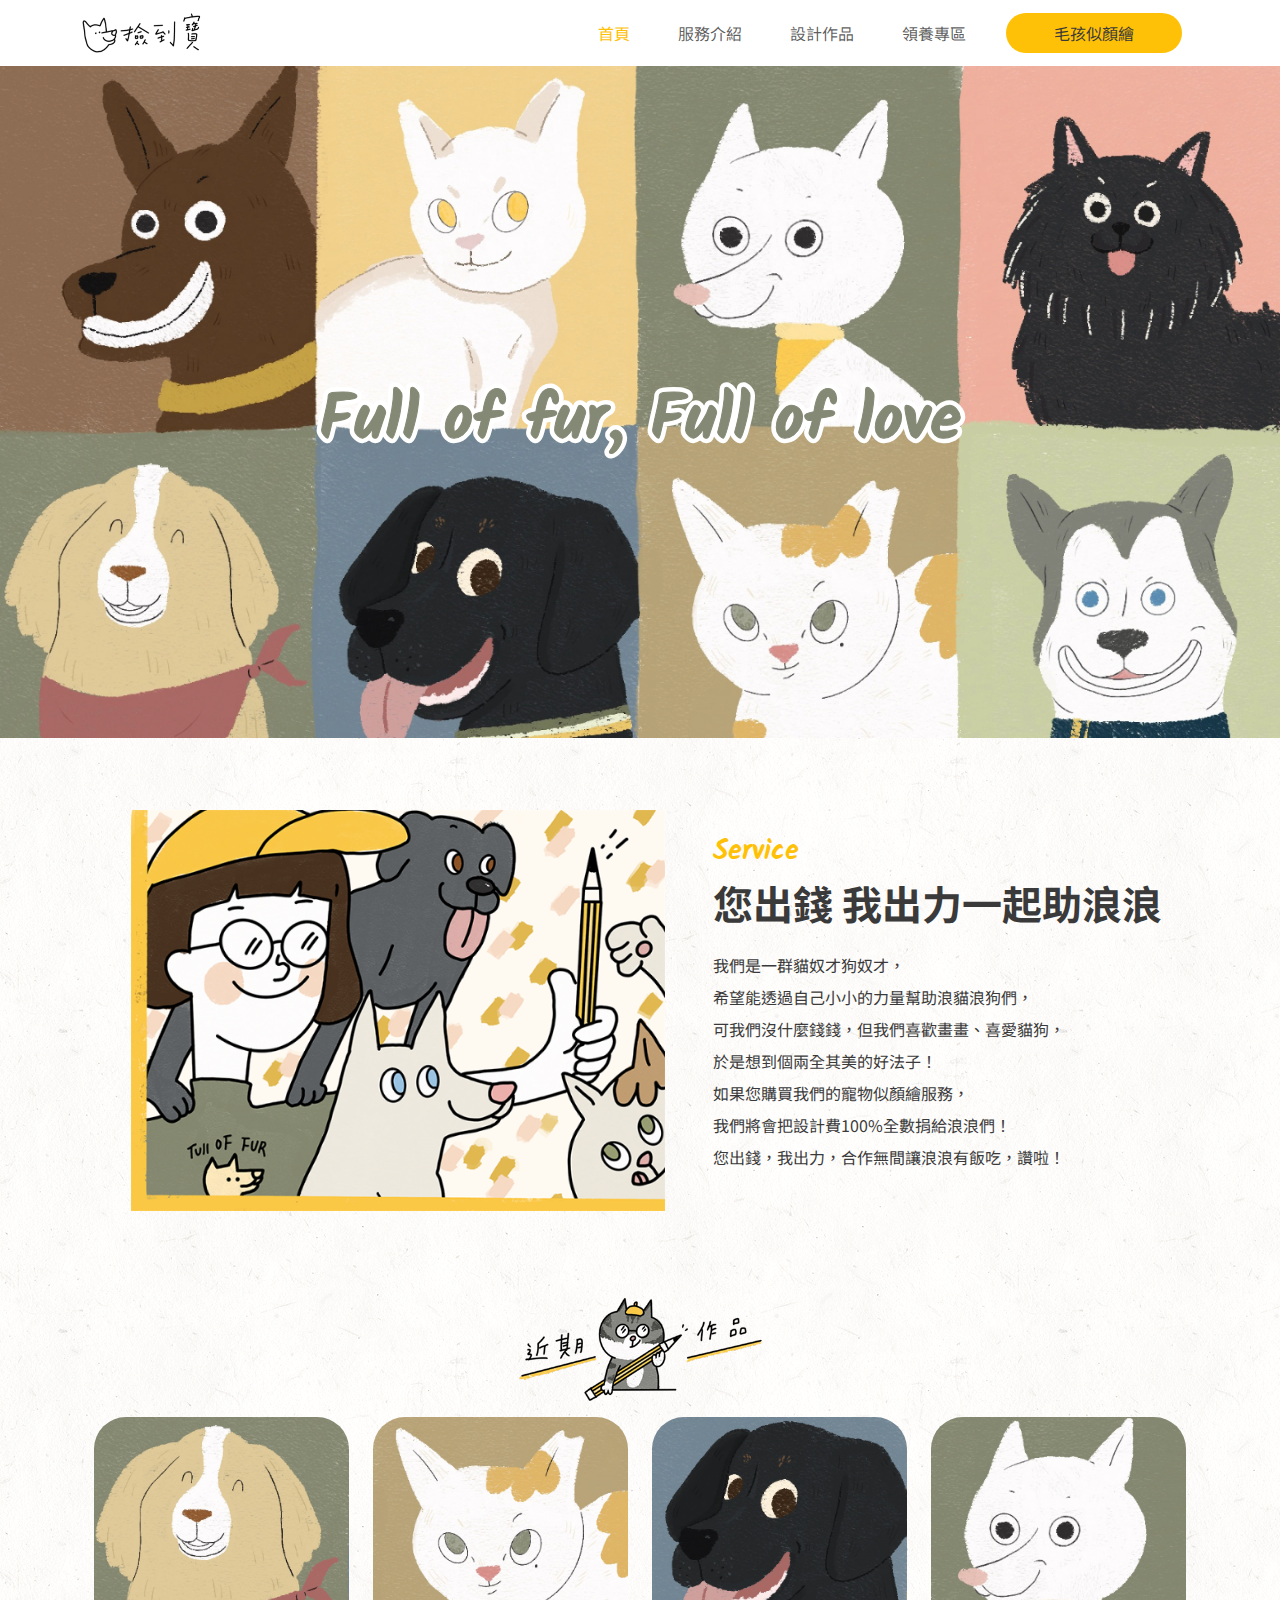
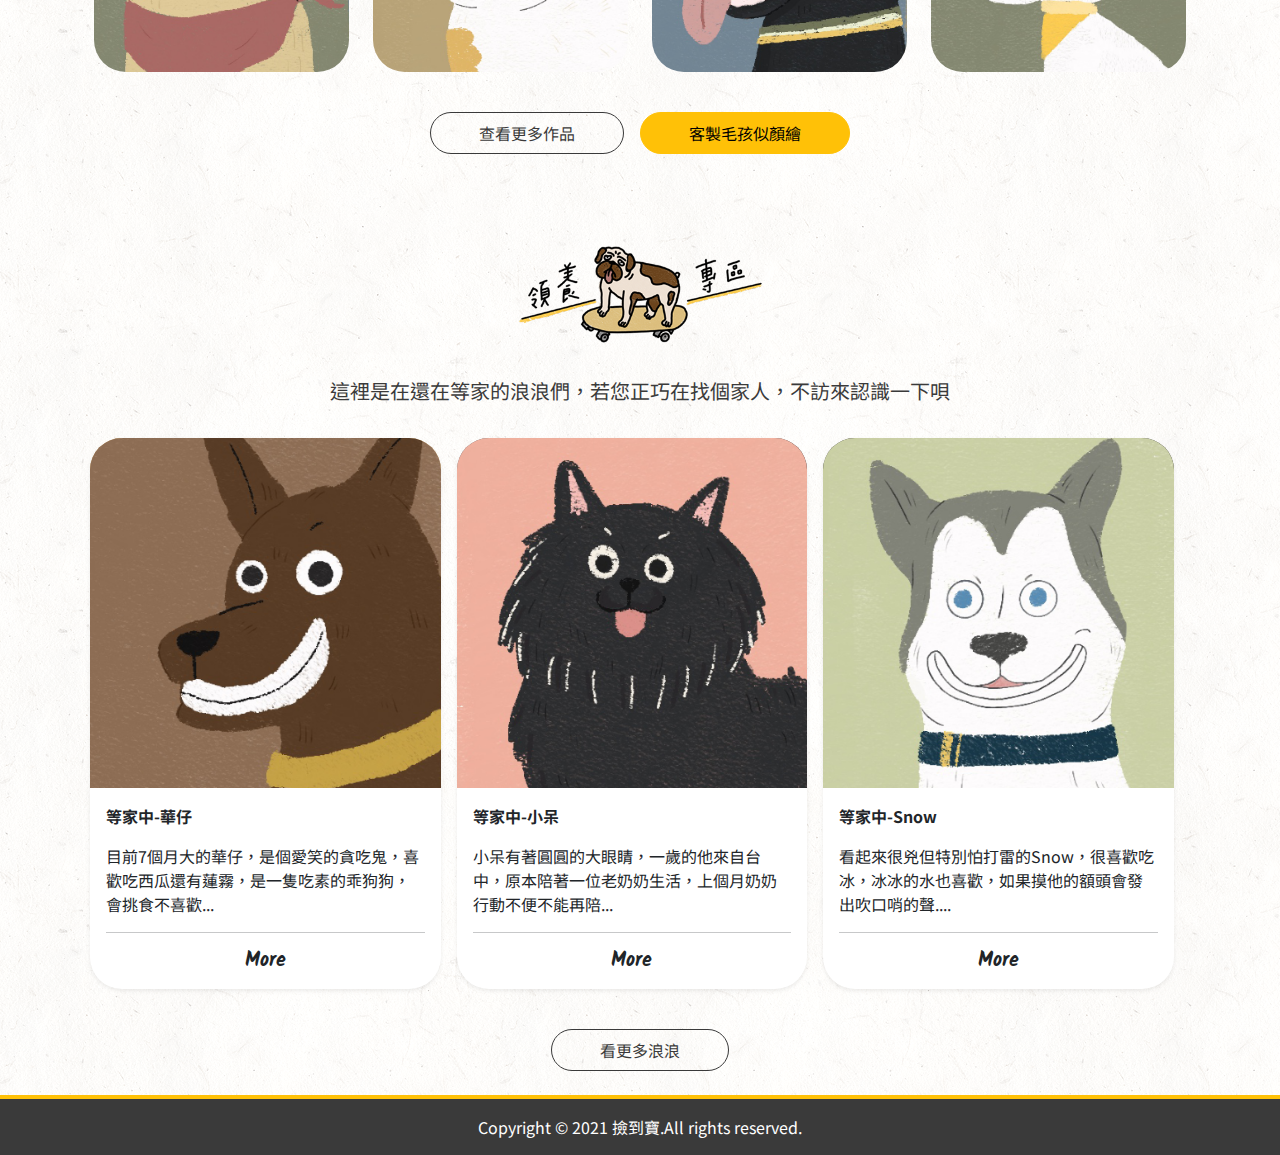
==== commit b2ff31e3: "fix" ====
--- a/index.html
+++ b/index.html
@@ -155,7 +155,7 @@
                </div>
                <div class="col">
                   <div class="card  text-white  border-0  rounded-5 ">
-                     <img src="./images/dog06.png" class=" img-fluid" alt="吐舌頭的黑色小狗" >
+                     <img src="./images/dog06.png" class="rounded-5 img-fluid" alt="吐舌頭的黑色小狗" >
                      <div class="gradient  d-flex flex-column justify-content-end ps-3 pb-4">
                         <p class="mb-0">designer</p>
                         <p class="fs-5 mb-0">Meili</p>
@@ -252,7 +252,7 @@
    <footer class="border-4 border-top border-warning bg-white">
       <div class="container">
          <div class="row">
-            
+
          </div>
       </div>
       <div class="bg-dark text-white text-center py-3">
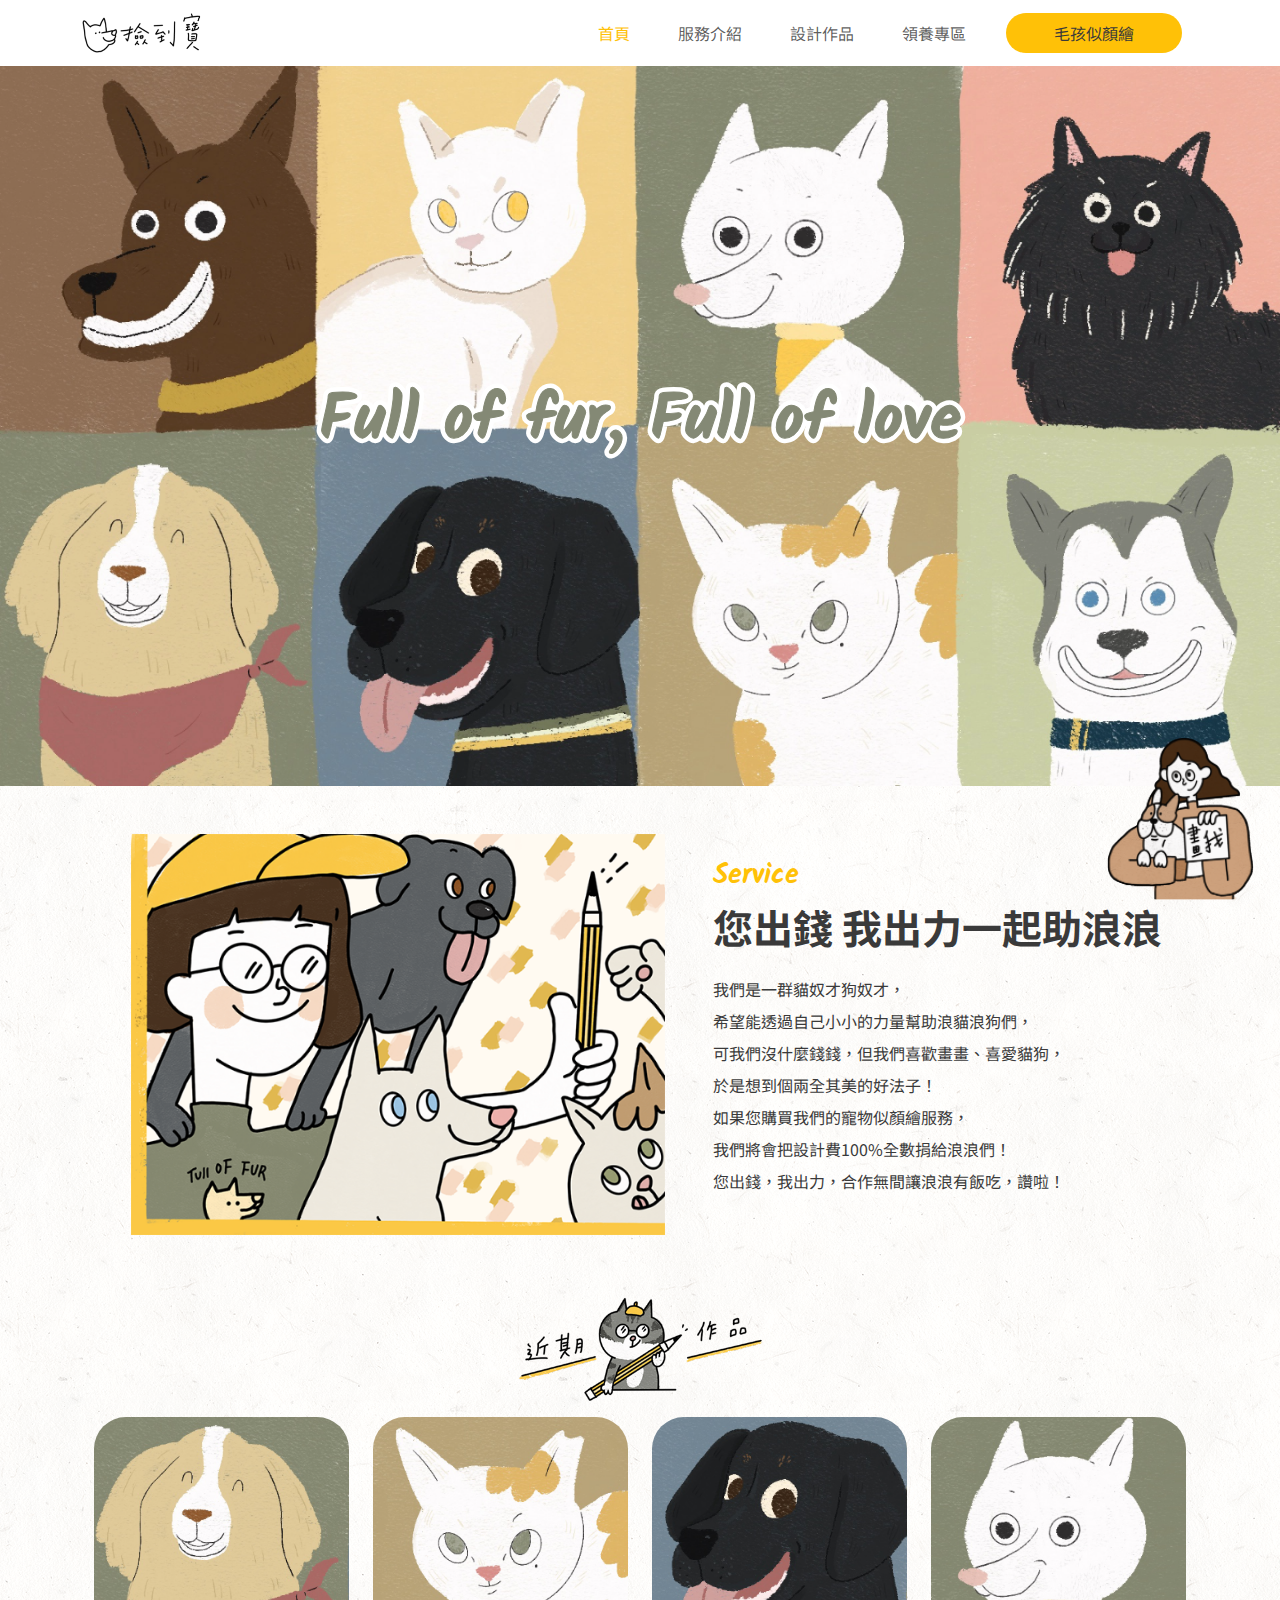
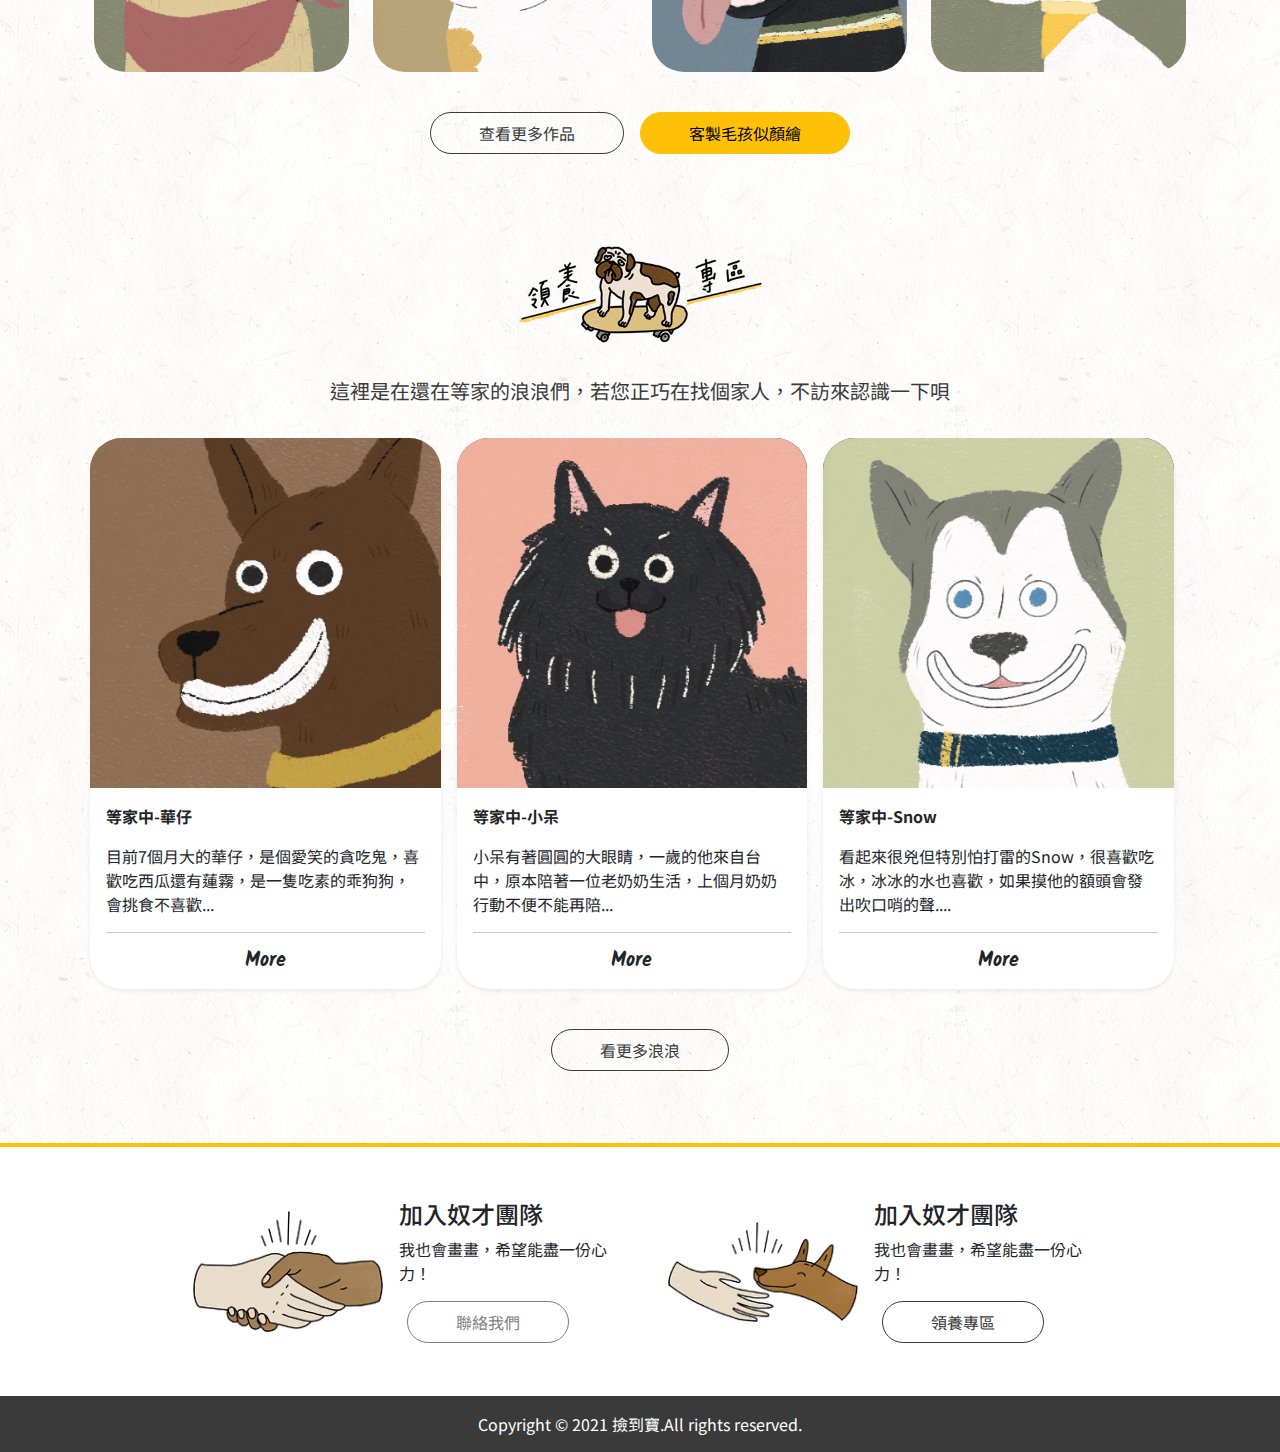
==== commit 4405ece5: "完成服務介紹.設計作品.領養專區等頁面" ====
--- a/index.html
+++ b/index.html
@@ -21,29 +21,6 @@
 
 
    <link rel="stylesheet" href="./scss/all.css">
-   <style>
-   .gradient {
-      position: absolute;
-      content: "  ";
-      top: 0;
-      right: 0;
-      bottom: 0;
-      left: 0;
-      background-image: linear-gradient(
-         to bottom,
-         hsla(0, 0%, 0%, 0),
-         hsla(0, 0%, 0%, 0.4)
-      );
-      z-index: 1;
-      transition: opacity 0.5s linear;
-      opacity: 0;
-      border-radius: 30px;
-
-      &:hover {
-      opacity: 1;
-      }
-   }
-   </style>
 
 </head>
 <body>
@@ -97,14 +74,17 @@
 
 
 
-   <main style="background-image: url(./images/lightpaperfibers.png);">  
+   <main class="py-5" style="background-image: url(./images/lightpaperfibers.png);">  
+
 
       <!-- 您出錢我出力一起助浪浪 -->
-      <section class="container">
+      <section class="container pb-5">
+         
+
 
             <!-- 👉🏻切換成網頁版後版面位置對調-->
          <div class="row d-flex flex-column flex-md-row-reverse
-         justify-content-center align-items-center py-4 g-2 g-md-5">
+         justify-content-center align-items-center  g-2 g-md-5">
 
             <div class="col col-md-5">
                <p class="fw-bold  mb-0 text-warning text-center text-lg-start fontSpecial fs-3" >Service</p>
@@ -127,7 +107,8 @@
       </section> 
 
       <!-- 近期作品 -->
-      <section class="container py-5">
+      <!-- 👉🏻hover顯示文字和陰影的效果 -->
+      <section class="container pb-5">
 
          <div class="text-center">
             <img src="./images/title01.png" alt="近期作品">
@@ -186,56 +167,53 @@
       </section> 
 
       <!-- 領養專區 -->
-      <section class="container">
-
-         <div class="text-center">
+      <section class="container ">
+
+          <div class="text-center">
             <img src="./images/title02.png" alt="領養專區">
             <p class=" text-dark py-3 fs-5">這裡是在還在等家的浪浪們，若您正巧在找個家人，不訪來認識一下唄</p>
-         </div>
-
-         <div class="container row row-cols-md-3 row-cols-1 g-3 pb-3">
+         </div> 
+
+
+      <!-- 👉🏻響應式banner+隨裝置切換圖片技巧 -->
+         <div class="container row row-cols-md-3 row-cols-1 g-3 pb-3 ">
             <div class="col">
-               <div class="card rounded-5 border-0 shadow-sm overflow-hidden bg-white cardHover">
-                  <div class="imgHover">
+               <div class="card rounded-5 border-0 shadow-sm overflow-hidden bg-white    imgHover">
                      <img src="./images/dog01.png" class="card-img img-fluid imgTop rounded-bottom-0" alt="">
                      <img src="./images/dog01-hover-1.png" class="card-img img-fluid rounded-bottom-0" alt="">
-                  </div>
-                  <div class="card-body">
+                  <div class="card-body ">
                      <p class="card-text fw-bold mt-3 mt-md-0">等家中-華仔</p>
                      <p class="card-text  mb-3 mb-md-0">目前7個月大的華仔，是個愛笑的貪吃鬼，喜歡吃西瓜還有蓮霧，是一隻吃素的乖狗狗，會挑食不喜歡...</p>
                      <hr>
-                     <a class="fw-bold h5 mt-1 mb-0 text-center textHover d-block text-decoration-none mx-auto" style="font-family: 'Kalam', cursive; ">More</a>
+                     <a href="./adopt-snow.html" class="fw-bold h5 mt-1  mb-0 text-center textHover text-decoration-none d-block mx-auto stretched-link fontSpecial">More</a>
                   </div>
                </div>
             </div>
             <div class="col">
-               <div class="card rounded-5 border-0 shadow-sm overflow-hidden bg-white cardHover">
-                  <div class="imgHover">
+               <div class="card rounded-5 border-0 shadow-sm overflow-hidden bg-white cardHover imgHover">
                      <img src="./images/04.png" class="card-img img-fluid imgTop rounded-bottom-0" alt="">
                      <img src="./images/dog01-hover.png" class="card-img img-fluid rounded-bottom-0" alt="">
-                  </div>
                   <div class="card-body">
                      <p class="card-text fw-bold mt-3 mt-md-0">等家中-小呆</p>
                      <p class="card-text  mb-3 mb-md-0">小呆有著圓圓的大眼睛，一歲的他來自台中，原本陪著一位老奶奶生活，上個月奶奶行動不便不能再陪...</p>
                      <hr>
-                     <a class="fw-bold h5  mt-1  mb-0 text-center textHover text-decoration-none d-block mx-auto" style="font-family: 'Kalam', cursive; ">More</a>
+                     <a href="./adopt-snow.html" class="fw-bold h5 mt-1  mb-0 text-center textHover text-decoration-none d-block mx-auto stretched-link fontSpecial">More</a>
                   </div>
                </div>
             </div>
             <div class="col">
-               <div class="card rounded-5 border-0 shadow-sm overflow-hidden bg-white cardHover">
-                  <div class="imgHover">
-                     <img src="./images/08.png" class="card-img img-fluid imgTop rounded-bottom-0" alt="">
-                     <img src="./images/dog01-hover-2.png" class="card-img rounded-bottom-0 img-fluid " alt="">
-                  </div>
+               <div class="card rounded-5 border-0 shadow-sm overflow-hidden bg-white cardHover imgHover">
+                  <img src="./images/08.png" class="card-img img-fluid imgTop rounded-bottom-0" alt="">
+                  <img src="./images/dog01-hover-2.png" class="card-img rounded-bottom-0 img-fluid " alt="">
                   <div class="card-body">
                      <p class="card-text fw-bold mt-3 mt-md-0">等家中-Snow</p>
                      <p class="card-text  mb-3 mb-md-0">看起來很兇但特別怕打雷的Snow，很喜歡吃冰，冰冰的水也喜歡，如果摸他的額頭會發出吹口哨的聲....</p>
                      <hr>
-                     <a class="fw-bold h5 mt-1  mb-0 text-center textHover text-decoration-none d-block mx-auto" style="font-family: 'Kalam', cursive;">More</a>
-                  </div>
-               </div>
-            </div>
+                     <a href="./adopt-snow.html" class="fw-bold h5 mt-1  mb-0 text-center textHover text-decoration-none d-block mx-auto stretched-link fontSpecial">More</a>
+                  </div>
+               </div>
+            </div>
+
 
          </div>
 
@@ -243,28 +221,60 @@
             <a class="btn btn-outline-dark text-center px-5 py-2 rounded-pill mx-2" href="./adopt.html">
                看更多浪浪
             </a>
-         </div>
+         </div> 
          
       </section> 
  </main> 
 
    <!-- 頁尾 -->
-   <footer class="border-4 border-top border-warning bg-white">
-      <div class="container">
-         <div class="row">
-
-         </div>
-      </div>
+
+   <!-- 加入奴才團隊 -->
+    <footer class="border-4 border-top border-warning bg-white">
+      <section class="container py-5">
+         <div class="row row-cols-1 row-cols-md-2 align-items-center justify-content-center gy-5 ">
+            <div class="col col-lg-5 d-flex align-items-center justify-content-center">
+                  <div class="p-3">
+                     <img class="img-fluid d-block" src="./images/link01.png" alt="頁尾-聯絡我們">      
+                  </div>         
+                  <div class=" ">
+                     <h4>加入奴才團隊</h4>
+                     <p>我也會畫畫，希望能盡一份心力！</p>
+                     <a class="btn btn-outline-dark text-center px-5 py-2 rounded-pill mx-2 text-nowrap disabled" href="#">
+                        聯絡我們
+                     </a>
+                  </div>
+            </div>
+            <div class="col col-lg-5 d-flex align-items-center justify-content-center ">
+               <div class="p-3">
+                  <img class="img-fluid" src="./images/link02.png" alt="頁尾-領養專區">    
+               </div>       
+               <div class="">
+                  <h4>加入奴才團隊</h4>
+                  <p>我也會畫畫，希望能盡一份心力！</p>
+                  <a class="btn btn-outline-dark text-center px-5 py-2 rounded-pill mx-2 text-nowrap" href="./adopt.html">
+                     領養專區
+                  </a>
+               </div>
+            </div>
+         </div>
+      </section> 
       <div class="bg-dark text-white text-center py-3">
          Copyright © 2021 撿到寶.All rights reserved.
       </div>
+
    </footer> 
-   
-   <!-- TOP -->
-   <!-- <a href="#" class="position-fixed end-0 bottom-0 p-5 d-none d-lg-block" style="z-index: 99;">
-      <img src="./images/btn2.png" alt="">
-   </a> -->
-
+
+<a href="./adopt.html" class="position-fixed me-4 text-decoration-none text-dark d-none d-lg-block " style="z-index: 99; right:0; bottom: 0px; ">
+
+   <div class="imgHover position-relative chatHover " >      
+      <div class="position-absolute bgChatBox"  >
+         <p class=" fw-bold mb-0 position-relative" style="z-index: 2;">客製我的毛孩圖</p> 
+      </div>
+      <img src="./images/btn2.png" alt="畫我" class="img-fluid imgTop" style="width: 150px;">
+      <img src="./images/btn.png" alt="畫我hover" class="img-fluid" style="width: 150px;">
+   </div>
+
+</a>
 
    <script src="https://cdn.jsdelivr.net/npm/bootstrap@5.3.0/dist/js/bootstrap.bundle.min.js" integrity="sha384-geWF76RCwLtnZ8qwWowPQNguL3RmwHVBC9FhGdlKrxdiJJigb/j/68SIy3Te4Bkz" crossorigin="anonymous"></script>
 
--- a/scss/all.css
+++ b/scss/all.css
@@ -10740,6 +10740,41 @@
     background-image: url(../images/home.png);
   }
 }
+.bgChatBox {
+  background-color: #ffffff;
+  border: #3A3A3A 1.75px solid;
+  padding: 5px 20px;
+  border-radius: 15px;
+  position: relative;
+  top: -55px;
+  white-space: nowrap;
+}
+.bgChatBox::before {
+  content: "";
+  position: absolute;
+  background-color: #ffffff;
+  bottom: -11px;
+  right: 44%;
+  width: 20px;
+  height: 20px;
+  border-bottom: #3A3A3A 1.75px solid;
+  border-right: #3A3A3A 1.75px solid;
+  transform: rotate(45deg);
+  z-index: 2;
+}
+
+.customPagination .page-link {
+  color: #3A3A3A;
+  border: 0px;
+  background-color: rgba(255, 255, 255, 0);
+}
+.customPagination .page-link:hover {
+  opacity: 0.6;
+}
+.customPagination .active .page-link {
+  color: #ffc107;
+}
+
 .strokeText-filled {
   position: relative;
   z-index: 2;
@@ -10753,17 +10788,62 @@
   -webkit-text-stroke: 10px white;
 }
 
-.cardHover .imgHover .imgTop {
+.imgHover .imgTop {
   opacity: 1;
   transition: opacity 0.5s ease;
   position: absolute;
   top: 0;
+  bottom: 0;
   left: 0;
-}
-
-.cardHover:hover .textHover {
+  right: 0;
+}
+.imgHover:hover .imgTop {
+  opacity: 0;
+}
+
+.textHover:hover {
   color: #ffc107;
 }
-.cardHover:hover .imgHover .imgTop {
+
+.bgChatBox {
   opacity: 0;
+}
+
+.chatHover:hover .bgChatBox {
+  opacity: 1;
+}
+
+.navHover .nav-link {
+  color: #3A3A3A;
+}
+.navHover .active {
+  color: #ffc107;
+}
+.navHover:hover .nav-link {
+  color: #ffc107;
+}
+
+@media (min-width: 992px) {
+  .navHover .active::before {
+    content: "– ";
+  }
+  .navHover:hover .nav-link::before {
+    content: "– ";
+  }
+}
+.gradient {
+  position: absolute;
+  content: "  ";
+  top: 0;
+  right: 0;
+  bottom: 0;
+  left: 0;
+  background-image: linear-gradient(to bottom, hsla(0, 0%, 0%, 0), hsla(0, 0%, 0%, 0.4));
+  z-index: 1;
+  transition: opacity 0.5s linear;
+  opacity: 0;
+  border-radius: 30px;
+}
+.gradient:hover {
+  opacity: 1;
 }/*# sourceMappingURL=all.css.map */